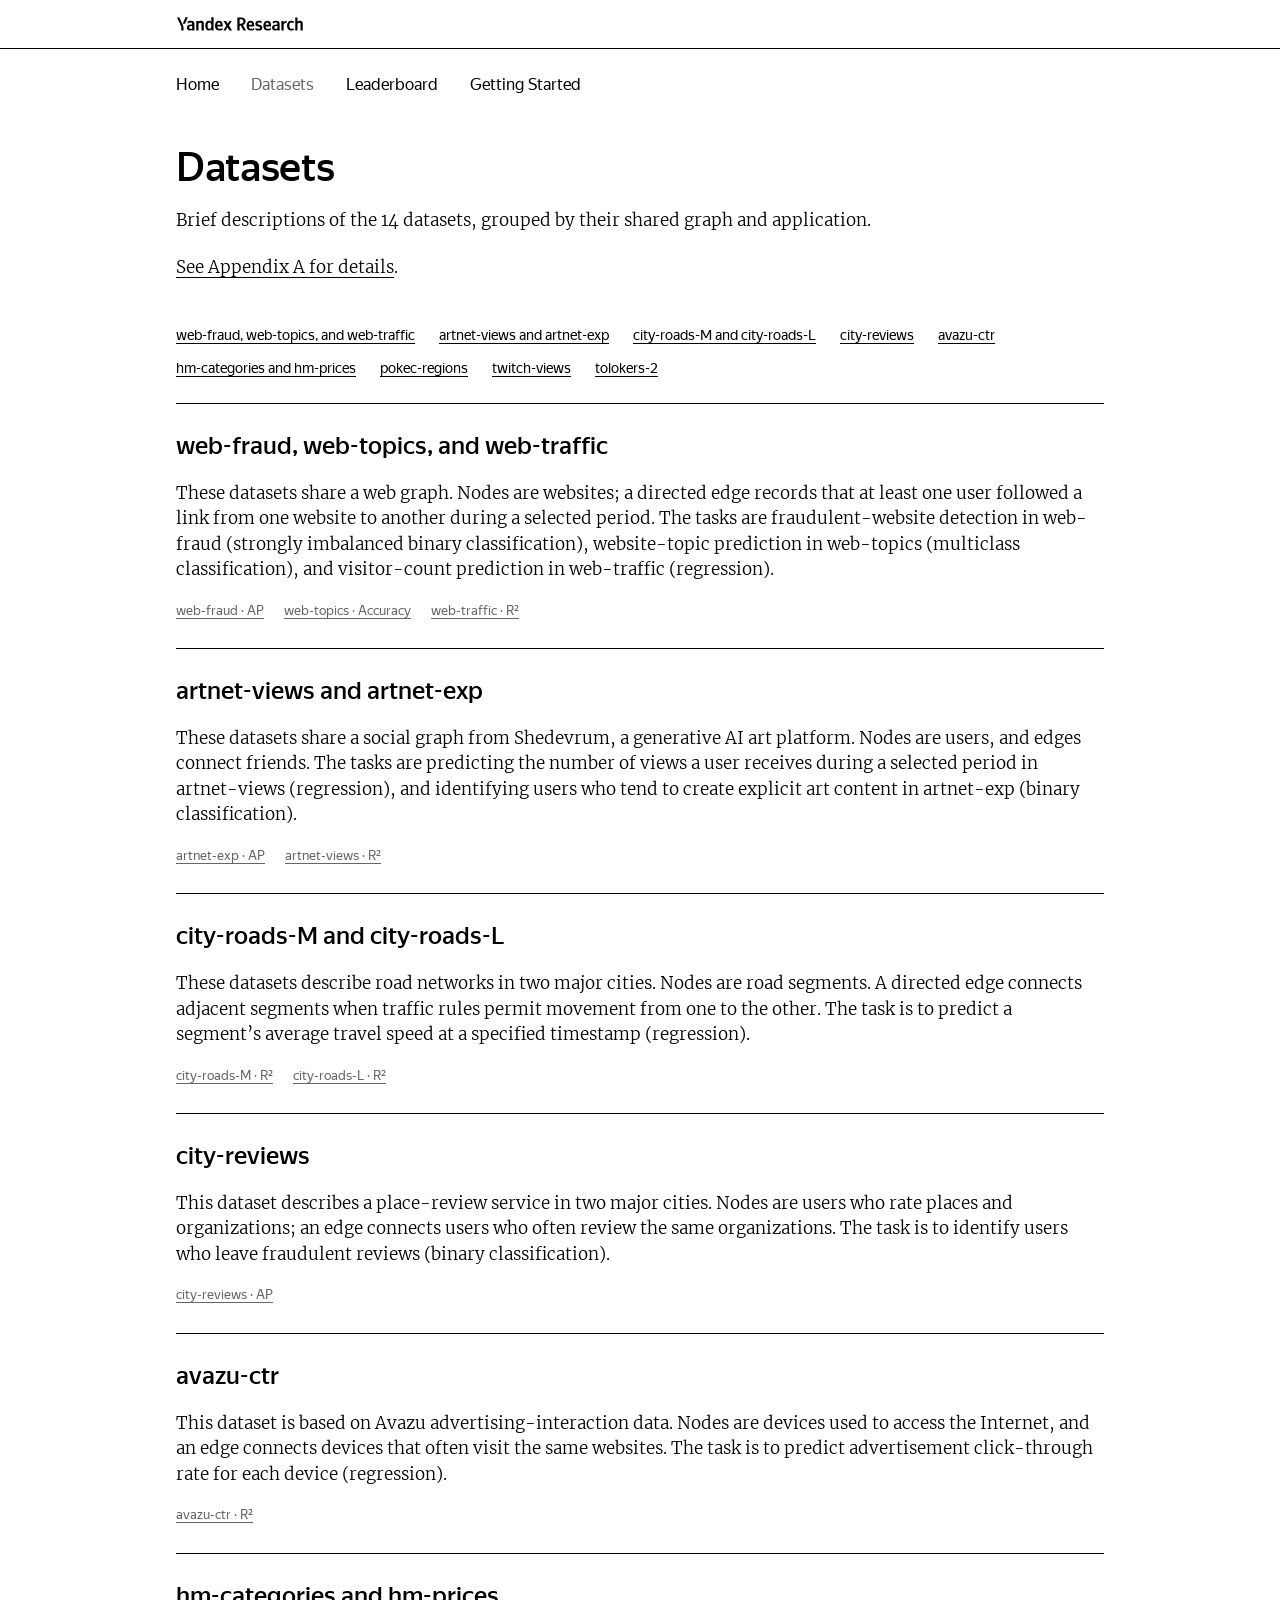
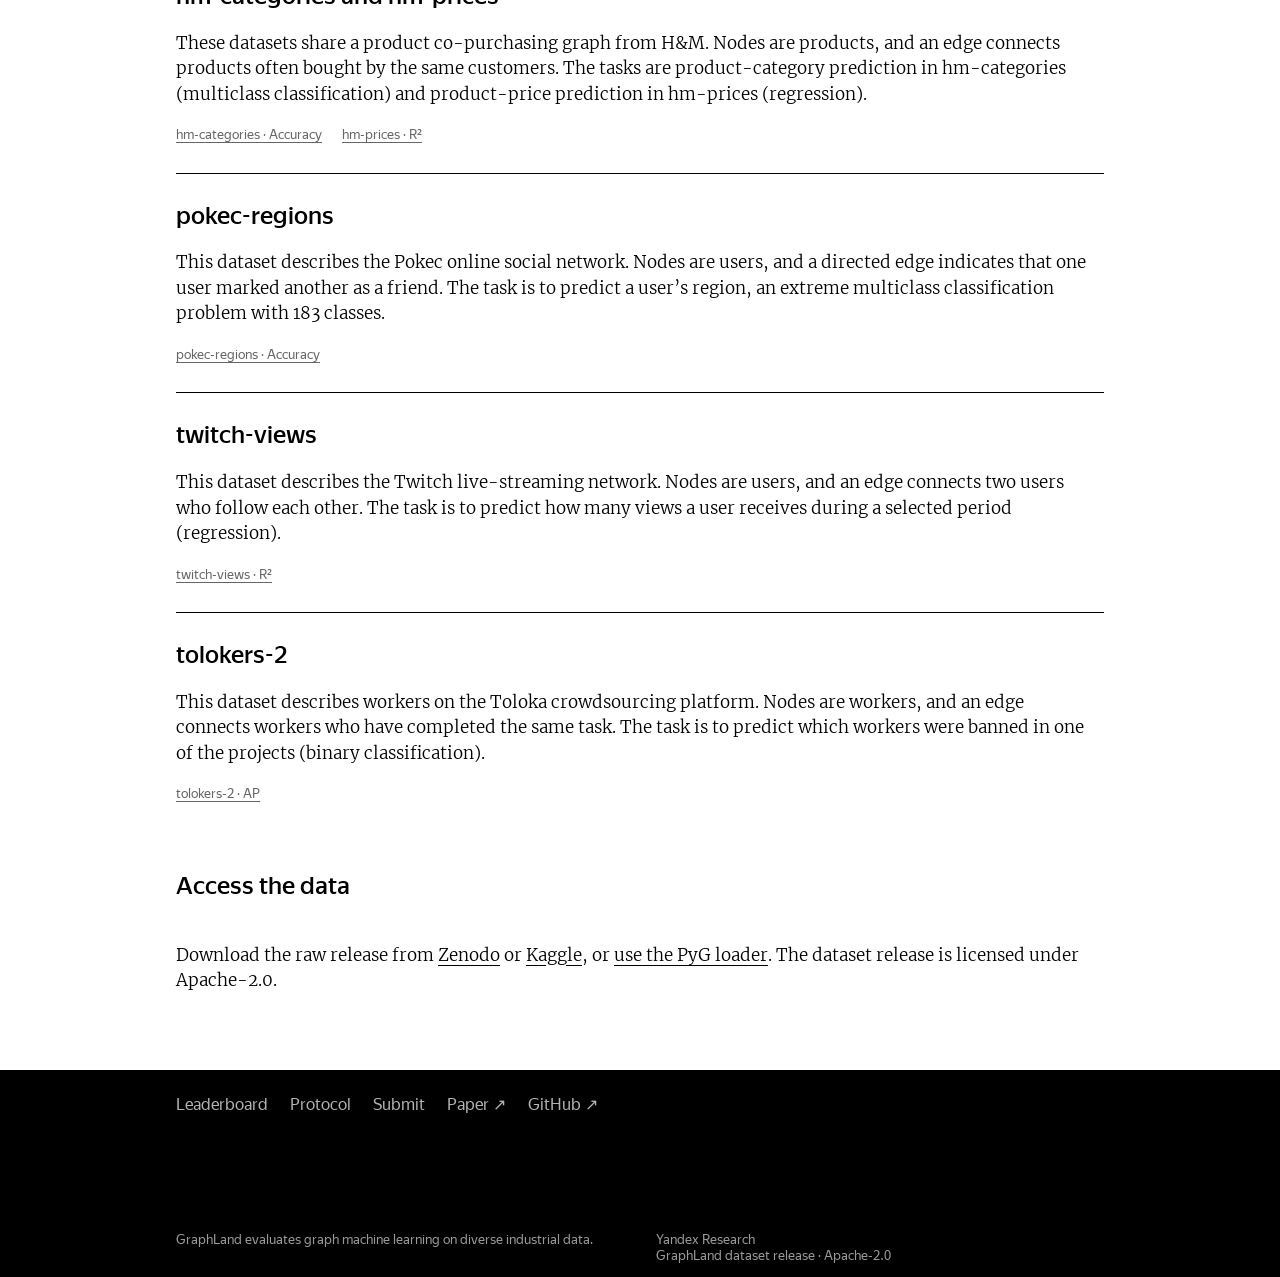
==== site/datasets.html @ 89d069e6 "Unify page typography and Research-style navigation" ====
<!doctype html>
<html lang="en">
<head>
  <meta charset="utf-8">
  <meta name="viewport" content="width=device-width, initial-scale=1">
  <meta name="description" content="GraphLand: 14 industrial graph datasets, reproducible evaluation settings, documentation and model results.">
  <meta name="theme-color" content="#fff">
  <title>Datasets · GraphLand</title>
  <link rel="icon" href="favicon.svg" type="image/svg+xml">
  <link rel="preload" href="assets/brand/ys-text-regular.woff2" as="font" type="font/woff2" crossorigin>
  <link rel="preload" href="assets/brand/ys-text-medium.woff2" as="font" type="font/woff2" crossorigin>
  <link rel="preload" href="assets/brand/merriweather-light.woff2" as="font" type="font/woff2" crossorigin>
  <link rel="stylesheet" href="assets/styles.css">
  <script src="assets/navigation.js" defer></script>
</head>
<body data-page="datasets">
<a class="skip-link" href="#main-content">Skip to content</a>
<header class="site-header" data-site-header>
    <div class="shell header-inner">
      <a class="wordmark" href="https://research.yandex.com/" aria-label="Yandex Research home">
        <img class="wordmark-yandex" src="assets/brand/yandex.svg" width="83" height="31" alt="">
        <img class="wordmark-research" src="assets/brand/research.svg" width="99" height="31" alt="">
      </a>

    </div>
  </header><nav class="project-navigation shell" aria-label="GraphLand sections"><a href="index.html">Home</a><a href="datasets.html" aria-current="page">Datasets</a><a href="leaderboard.html">Leaderboard</a><a href="getting-started.html">Getting Started</a></nav><main id="main-content" class="project-page" tabindex="-1"><section class="shell page-intro"><h1>Datasets</h1><p class="page-lead">Brief descriptions of the 14 datasets, grouped by their shared graph and application. <a class="text-link" href="https://arxiv.org/html/2409.14500v5#A1.SS1" target="_blank" rel="noopener noreferrer">See Appendix A for details</a>.</p></section><section class="shell article-copy"><nav class="dataset-index" aria-label="Dataset groups"><a href="#web">web-fraud, web-topics, and web-traffic</a><a href="#artnet">artnet-views and artnet-exp</a><a href="#city-roads">city-roads-M and city-roads-L</a><a href="#city-reviews">city-reviews</a><a href="#avazu-ctr">avazu-ctr</a><a href="#hm">hm-categories and hm-prices</a><a href="#pokec-regions">pokec-regions</a><a href="#twitch-views">twitch-views</a><a href="#tolokers-2">tolokers-2</a></nav></section><section class="shell dataset-descriptions"><article class="dataset-description" id="web"><span class="dataset-anchor" id="web-fraud"></span><span class="dataset-anchor" id="web-topics"></span><span class="dataset-anchor" id="web-traffic"></span><h2>web-fraud, web-topics, and web-traffic</h2><p>These datasets share a web graph. Nodes are websites; a directed edge records that at least one user followed a link from one website to another during a selected period. The tasks are fraudulent-website detection in web-fraud (strongly imbalanced binary classification), website-topic prediction in web-topics (multiclass classification), and visitor-count prediction in web-traffic (regression).</p><p class="dataset-tags"><a href="leaderboard.html?task=binary_node_classification">web-fraud · AP</a><a href="leaderboard.html?task=multiclass_node_classification">web-topics · Accuracy</a><a href="leaderboard.html?task=node_regression">web-traffic · R²</a></p></article><article class="dataset-description" id="artnet"><span class="dataset-anchor" id="artnet-views"></span><span class="dataset-anchor" id="artnet-exp"></span><h2>artnet-views and artnet-exp</h2><p>These datasets share a social graph from Shedevrum, a generative AI art platform. Nodes are users, and edges connect friends. The tasks are predicting the number of views a user receives during a selected period in artnet-views (regression), and identifying users who tend to create explicit art content in artnet-exp (binary classification).</p><p class="dataset-tags"><a href="leaderboard.html?task=binary_node_classification">artnet-exp · AP</a><a href="leaderboard.html?task=node_regression">artnet-views · R²</a></p></article><article class="dataset-description" id="city-roads"><span class="dataset-anchor" id="city-roads-M"></span><span class="dataset-anchor" id="city-roads-L"></span><h2>city-roads-M and city-roads-L</h2><p>These datasets describe road networks in two major cities. Nodes are road segments. A directed edge connects adjacent segments when traffic rules permit movement from one to the other. The task is to predict a segment’s average travel speed at a specified timestamp (regression).</p><p class="dataset-tags"><a href="leaderboard.html?task=node_regression">city-roads-M · R²</a><a href="leaderboard.html?task=node_regression">city-roads-L · R²</a></p></article><article class="dataset-description" id="city-reviews"><h2>city-reviews</h2><p>This dataset describes a place-review service in two major cities. Nodes are users who rate places and organizations; an edge connects users who often review the same organizations. The task is to identify users who leave fraudulent reviews (binary classification).</p><p class="dataset-tags"><a href="leaderboard.html?task=binary_node_classification">city-reviews · AP</a></p></article><article class="dataset-description" id="avazu-ctr"><h2>avazu-ctr</h2><p>This dataset is based on Avazu advertising-interaction data. Nodes are devices used to access the Internet, and an edge connects devices that often visit the same websites. The task is to predict advertisement click-through rate for each device (regression).</p><p class="dataset-tags"><a href="leaderboard.html?task=node_regression">avazu-ctr · R²</a></p></article><article class="dataset-description" id="hm"><span class="dataset-anchor" id="hm-categories"></span><span class="dataset-anchor" id="hm-prices"></span><h2>hm-categories and hm-prices</h2><p>These datasets share a product co-purchasing graph from H&amp;M. Nodes are products, and an edge connects products often bought by the same customers. The tasks are product-category prediction in hm-categories (multiclass classification) and product-price prediction in hm-prices (regression).</p><p class="dataset-tags"><a href="leaderboard.html?task=multiclass_node_classification">hm-categories · Accuracy</a><a href="leaderboard.html?task=node_regression">hm-prices · R²</a></p></article><article class="dataset-description" id="pokec-regions"><h2>pokec-regions</h2><p>This dataset describes the Pokec online social network. Nodes are users, and a directed edge indicates that one user marked another as a friend. The task is to predict a user’s region, an extreme multiclass classification problem with 183 classes.</p><p class="dataset-tags"><a href="leaderboard.html?task=multiclass_node_classification">pokec-regions · Accuracy</a></p></article><article class="dataset-description" id="twitch-views"><h2>twitch-views</h2><p>This dataset describes the Twitch live-streaming network. Nodes are users, and an edge connects two users who follow each other. The task is to predict how many views a user receives during a selected period (regression).</p><p class="dataset-tags"><a href="leaderboard.html?task=node_regression">twitch-views · R²</a></p></article><article class="dataset-description" id="tolokers-2"><h2>tolokers-2</h2><p>This dataset describes workers on the Toloka crowdsourcing platform. Nodes are workers, and an edge connects workers who have completed the same task. The task is to predict which workers were banned in one of the projects (binary classification).</p><p class="dataset-tags"><a href="leaderboard.html?task=binary_node_classification">tolokers-2 · AP</a></p></article></section><section class="shell page-section"><h2>Access the data</h2><p class="section-description">Download the raw release from <a class="text-link" href="https://zenodo.org/records/16895532" target="_blank" rel="noopener noreferrer">Zenodo</a> or <a class="text-link" href="https://www.kaggle.com/datasets/bazhenovgleb/graphland" target="_blank" rel="noopener noreferrer">Kaggle</a>, or <a class="text-link" href="getting-started.html">use the PyG loader</a>. The dataset release is licensed under Apache-2.0.</p></section></main><footer class="site-footer">
    <div class="shell footer-inner">
      <nav class="footer-links" aria-label="GraphLand footer">
        <a href="leaderboard.html#leaderboard">Leaderboard</a>
        <a href="leaderboard.html#protocol">Protocol</a>
        <a href="leaderboard.html#submit">Submit</a>
        <a href="https://arxiv.org/abs/2409.14500" target="_blank" rel="noopener noreferrer">Paper <span aria-hidden="true">↗</span></a>
        <a href="https://github.com/yandex-research/graphland" target="_blank" rel="noopener noreferrer">GitHub <span aria-hidden="true">↗</span></a>
      </nav>
      <div class="footer-bottom">
        <p>GraphLand evaluates graph machine learning on diverse industrial data.</p>
        <div class="footer-meta">
          <a href="https://research.yandex.com/">Yandex Research</a>
          <p>GraphLand dataset release · Apache-2.0</p>
        </div>
      </div>
    </div>
  </footer></body></html>
---- site/assets/styles.css ----
@font-face {
  font-family: YSText;
  src: url("brand/ys-text-light.woff2") format("woff2");
  font-style: normal;
  font-weight: 300;
  font-display: swap;
}

@font-face {
  font-family: YSText;
  src: url("brand/ys-text-regular.woff2") format("woff2");
  font-style: normal;
  font-weight: 400;
  font-display: swap;
}

@font-face {
  font-family: YSText;
  src: url("brand/ys-text-medium.woff2") format("woff2");
  font-style: normal;
  font-weight: 500;
  font-display: swap;
}

@font-face {
  font-family: YSText;
  src: url("brand/ys-text-bold.woff2") format("woff2");
  font-style: normal;
  font-weight: 700;
  font-display: swap;
}

@font-face {
  font-family: Merriweather;
  src: url("brand/merriweather-light.woff2") format("woff2");
  font-style: normal;
  font-weight: 300;
  font-display: swap;
}

:root {
  color-scheme: light;
  --black: #000;
  --white: #fff;
  --yellow: #fed42b;
  --yellow-hover: #f5c400;
  --gray-900: #1a1a1a;
  --gray-700: #666;
  --gray-500: #666;
  --gray-300: #d9d9d9;
  --gray-200: #e5e5e5;
  --gray-100: #f5f5f5;
  --page-padding: 30px;
  --shell: 1360px;
  --radius: 12px;
  --header-height: 63px;
  --shadow: 0 24px 80px rgb(0 0 0 / 12%);
  --font-sans: YSText, "Open Sans", "Helvetica Neue", Arial, sans-serif;
  --font-serif: Merriweather, Georgia, "Times New Roman", serif;
  font-family: var(--font-sans);
  font-synthesis: none;
  text-rendering: optimizeLegibility;
}

*,
*::before,
*::after {
  box-sizing: border-box;
}

html {
  scroll-behavior: smooth;
  scroll-padding-top: calc(var(--header-height) + 24px);
}

body {
  margin: 0;
  padding-top: var(--header-height);
  min-width: 320px;
  color: var(--black);
  background: var(--white);
  font-size: 16px;
  line-height: 1.5;
}

button,
input {
  font: inherit;
}

button,
a {
  -webkit-tap-highlight-color: transparent;
}

a {
  color: inherit;
  text-decoration: none;
}

p,
h1,
h2,
h3,
dl,
dd {
  margin: 0;
}

ul,
ol {
  margin: 0;
  padding: 0;
}

button {
  color: inherit;
}

:focus-visible {
  outline: 2px solid var(--black);
  outline-offset: 3px;
  box-shadow: 0 0 0 5px var(--white);
}

::selection {
  color: var(--black);
  background: var(--gray-200);
}

.shell {
  width: min(100%, calc(var(--shell) + var(--page-padding) * 2));
  margin-inline: auto;
  padding-inline: var(--page-padding);
}

.visually-hidden {
  position: absolute !important;
  width: 1px !important;
  height: 1px !important;
  padding: 0 !important;
  margin: -1px !important;
  overflow: hidden !important;
  clip: rect(0, 0, 0, 0) !important;
  white-space: nowrap !important;
  border: 0 !important;
}

.skip-link {
  position: fixed;
  z-index: 1000;
  top: 12px;
  left: 12px;
  padding: 10px 16px;
  border-radius: 999px;
  background: var(--black);
  color: var(--white);
  transform: translateY(-150%);
  transition: transform 160ms ease;
}

.skip-link:focus {
  transform: translateY(0);
}

.site-header {
  position: fixed;
  z-index: 50;
  top: 0;
  right: 0;
  left: 0;
  height: var(--header-height);
  border-bottom: 1px solid var(--black);
  background: var(--white);
}

.header-inner {
  display: flex;
  align-items: center;
  justify-content: flex-start;
  height: 100%;
  padding-block: 15px;
}

.wordmark {
  display: inline-flex;
  align-items: center;
  flex: 0 0 auto;
  gap: 0;
  line-height: 1;
}

.wordmark img {
  display: block;
  flex: 0 0 auto;
}

.hero {
  position: relative;
  overflow: hidden;
  border-bottom: 1px solid var(--gray-200);
}

.hero-shell {
  display: grid;
  grid-template-columns: minmax(0, 690px);
  row-gap: 87px;
  padding-block: 30px 40px;
}

.breadcrumb {
  display: flex;
  align-items: center;
  gap: 8px;
  grid-column: 1;
  grid-row: 1;
  color: var(--gray-500);
  font-size: 16px;
  line-height: 1.3;
}

.breadcrumb [aria-current] {
  color: var(--black);
}

.breadcrumb a:hover {
  color: var(--black);
}

.hero-copy {
  grid-column: 1;
  grid-row: 2;
  min-width: 0;
}

.hero-art {
  position: absolute;
  top: 0;
  left: calc(50% + 15px);
  width: 660px;
  height: 407px;
  pointer-events: none;
}

.hero-art img {
  display: block;
  width: 100%;
  height: 100%;
}

.eyebrow,
.control-label {
  color: var(--gray-700);
  font-size: 14px;
  font-weight: 500;
  letter-spacing: .06em;
  line-height: 1.1;
  text-transform: uppercase;
}

.hero h1 {
  max-width: 690px;
  margin: 0;
  font-size: 48px;
  font-weight: 500;
  letter-spacing: -.008em;
  line-height: 1;
  text-wrap: balance;
}

.hero-intro {
  max-width: 690px;
  margin-top: 32px;
  color: var(--black);
  font-family: var(--font-serif);
  font-size: 22px;
  font-weight: 300;
  line-height: 1.5;
}

.hero-actions {
  display: flex;
  flex-wrap: wrap;
  gap: 12px;
  margin-top: 32px;
}

.view-results-link {
  display: inline-flex;
  align-items: center;
  justify-content: center;
  gap: 8px;
  min-height: 52px;
  padding: 8px 0;
  font-size: 18px;
  font-weight: 500;
  line-height: 1.3;
  text-decoration: underline;
  text-underline-offset: 3px;
}

.view-results-link:hover {
  color: var(--gray-700);
}

.button {
  display: inline-flex;
  align-items: center;
  justify-content: center;
  min-height: 52px;
  padding: 10px 24px;
  border: 1px solid transparent;
  border-radius: 30px;
  font-size: 18px;
  font-weight: 500;
  line-height: 1.3;
  transition: background-color 160ms ease, border-color 160ms ease, color 160ms ease;
}

.button span {
  margin-left: 12px;
  font-size: 20px;
  font-weight: 400;
  line-height: 1;
}

.button:hover {
  text-decoration: none;
}

#submit-results-link {
  background: var(--yellow);
}

#submit-results-link:hover {
  background: var(--yellow-hover);
}

.button-secondary {
  border-color: var(--black);
  background: var(--white);
}

.button-secondary:hover {
  border-color: var(--black);
  background: var(--gray-900);
  color: var(--white);
}

.button-inverse {
  background: var(--white);
  color: var(--black);
}

.button-inverse:hover {
  background: var(--gray-200);
}

.review-note {
  display: flex;
  align-items: flex-start;
  max-width: 660px;
  gap: 10px;
  margin-top: 22px;
  color: var(--gray-700);
  font-size: 13px;
}

.review-dot {
  flex: 0 0 auto;
  width: 7px;
  height: 7px;
  margin-top: 6px;
  border-radius: 50%;
  background: var(--black);
}

.disclosure {
  display: grid;
  grid-template-columns: 36px minmax(0, 1fr);
  gap: 16px;
  margin-top: 24px;
  padding-block: 16px;
  border: 1px solid var(--gray-200);
  border-radius: var(--radius);
  background: var(--gray-100);
}

.disclosure-mark {
  display: flex;
  align-items: center;
  justify-content: center;
  width: 28px;
  height: 28px;
  border: 1px solid var(--black);
  border-radius: 50%;
  font-family: inherit;
  font-style: italic;
}

.disclosure h2 {
  font-size: 14px;
  font-weight: 500;
}

.disclosure p {
  max-width: 1100px;
  margin-top: 4px;
  color: var(--gray-700);
  font-size: 14px;
}

.demo-notice {
  display: grid;
  grid-template-columns: auto minmax(0, 1fr);
  gap: 20px;
  margin-top: 16px;
  padding-block: 22px;
  border: 1px solid var(--black);
  border-radius: var(--radius);
  background: var(--black);
  color: var(--white);
}

.demo-notice[hidden] {
  display: none;
}

.demo-notice-mark {
  align-self: start;
  padding: 5px 10px;
  border: 1px solid var(--white);
  border-radius: 999px;
  font-size: 12px;
  font-weight: 500;
  letter-spacing: .06em;
  line-height: 1;
  text-transform: uppercase;
}

.demo-notice h2 {
  font-size: 14px;
  font-weight: 500;
}

.demo-notice p {
  max-width: 1100px;
  margin-top: 5px;
  color: var(--gray-300);
  font-size: 14px;
}

.demo-notice code {
  color: var(--white);
  font-size: .92em;
}

.demo-notice-removal {
  padding-top: 4px;
  border-top: 1px solid var(--gray-700);
}

.leaderboard-section,
.content-section {
  padding-block: 56px;
}

.section-heading {
  display: grid;
  grid-template-columns: minmax(280px, 1fr) minmax(300px, 560px);
  align-items: end;
  gap: 32px;
  margin-bottom: 28px;
}

.section-heading-wide {
  grid-template-columns: minmax(280px, 1.2fr) minmax(300px, .8fr);
}

.section-heading h2,
.section-heading-compact h2 {
  margin-top: 12px;
  font-size: 32px;
  font-weight: 500;
  letter-spacing: -.008em;
  line-height: 1.2;
}

.section-heading > p,
.section-heading-compact > p:last-child {
  color: var(--gray-700);
  font-family: var(--font-serif);
  font-size: 22px;
  font-weight: 300;
  line-height: 1.5;
}

.leaderboard-controls {
  border-top: 1px solid var(--black);
}

.control-block {
  padding-top: 20px;
}

.tabs {
  display: flex;
  width: fit-content;
  max-width: 100%;
  margin-top: 12px;
}

.tabs button {
  border: 0;
  cursor: pointer;
}

.tabs-primary {
  gap: 8px;
}

.tabs-primary button {
  min-width: 68px;
  padding: 11px 20px;
  border: 1px solid var(--gray-300);
  border-radius: 999px;
  background: var(--white);
  font-size: 14px;
  font-weight: 500;
  transition: border-color 150ms ease, background-color 150ms ease;
}

.tabs-primary button:hover {
  border-color: var(--black);
}

.tabs-primary button[aria-selected="true"] {
  border-color: var(--black);
  background: var(--black);
  color: var(--white);
}

.setting-summary {
  display: flex;
  align-items: baseline;
  gap: 16px;
  min-height: 44px;
  margin-top: 16px;
  padding: 12px 16px;
  background: var(--gray-100);
  color: var(--gray-700);
  font-size: 14px;
}

.setting-summary .setting-name {
  flex: 0 0 auto;
  color: var(--black);
  font-weight: 500;
}

.task-control {
  margin-top: 20px;
}

.tabs-secondary {
  width: 100%;
  gap: 30px;
  border-bottom: 1px solid var(--gray-200);
}

.tabs-secondary button {
  position: relative;
  padding: 0 0 15px;
  background: transparent;
  color: var(--gray-700);
  font-size: 14px;
  white-space: nowrap;
}

.tabs-secondary button:hover,
.tabs-secondary button[aria-selected="true"] {
  color: var(--black);
}

.tabs-secondary button[aria-selected="true"]::after {
  content: "";
  position: absolute;
  right: 0;
  bottom: -1px;
  left: 0;
  height: 3px;
  background: var(--black);
}

.filter-row {
  display: flex;
  align-items: center;
  justify-content: space-between;
  gap: 24px;
  padding-block: 20px;
}

.search-field {
  position: relative;
  display: flex;
  align-items: center;
  width: min(100%, 420px);
  min-height: 52px;
  border: 1px solid var(--gray-300);
  border-radius: 48px;
  transition: border-color 150ms ease;
}

.search-field svg {
  position: absolute;
  left: 14px;
  fill: none;
  stroke: var(--gray-500);
  stroke-linecap: round;
  stroke-width: 1.5;
}

.search-field input {
  width: 100%;
  min-height: 50px;
  padding: 8px 16px 8px 42px;
  border: 0;
  border-radius: inherit;
  background: transparent;
  color: var(--black);
  outline: none;
  font-size: 18px;
  line-height: 1.3;
}

.search-field:focus-within {
  border-color: var(--black);
}

.search-field input:focus-visible {
  outline: 2px solid var(--black);
  outline-offset: 3px;
  box-shadow: 0 0 0 5px var(--white);
}

.search-field input::placeholder {
  color: var(--gray-500);
}

.toggle {
  display: inline-flex;
  align-items: center;
  flex: 0 0 auto;
  gap: 10px;
  font-size: 14px;
  cursor: pointer;
}

.toggle input {
  position: absolute;
  width: 1px;
  height: 1px;
  opacity: 0;
}

.toggle-track {
  display: flex;
  align-items: center;
  width: 42px;
  height: 24px;
  padding: 3px;
  border-radius: 999px;
  background: var(--gray-300);
  transition: background-color 160ms ease;
}

.toggle-track span {
  width: 18px;
  height: 18px;
  border-radius: 50%;
  background: var(--white);
  box-shadow: 0 1px 4px rgb(0 0 0 / 18%);
  transition: transform 160ms ease;
}

.toggle input:checked + .toggle-track {
  background: var(--black);
}

.toggle input:checked + .toggle-track span {
  transform: translateX(18px);
}

.toggle input:focus-visible + .toggle-track {
  outline: 2px solid var(--black);
  outline-offset: 3px;
  box-shadow: 0 0 0 5px var(--white);
}

.leaderboard-panel {
  min-width: 0;
}

.filter-feedback {
  display: flex;
  align-items: flex-start;
  justify-content: space-between;
  gap: 16px;
  color: var(--gray-700);
  font-size: 13px;
  line-height: 1.4;
}

.filter-feedback.has-filters {
  padding-bottom: 12px;
}

.filter-feedback p {
  min-width: 0;
  overflow-wrap: anywhere;
}

.reset-filters {
  flex: 0 0 auto;
  min-height: 32px;
  padding: 6px 0;
  border: 0;
  background: transparent;
  color: var(--black);
  font-size: inherit;
  font-weight: 500;
  text-decoration: underline;
  text-underline-offset: 3px;
  cursor: pointer;
}

.reset-filters:hover {
  color: var(--gray-700);
}

.reset-filters[hidden],
.table-scroll-hint[hidden] {
  display: none;
}

.table-scroll-hint {
  margin-top: 8px;
  color: var(--gray-700);
  font-size: 13px;
  line-height: 1.4;
  text-align: right;
}

.table-meta {
  display: flex;
  align-items: center;
  justify-content: space-between;
  gap: 24px;
  min-height: 46px;
  padding: 12px 0;
  color: var(--gray-700);
  font-size: 13px;
}

.metric-note {
  text-align: right;
}

.table-scroll {
  max-width: 100%;
  max-height: 74vh;
  overflow: auto;
  overscroll-behavior: contain;
  border-top: 1px solid var(--black);
  border-bottom: 1px solid var(--gray-200);
  scrollbar-color: var(--gray-300) transparent;
}

.table-scroll:focus-visible {
  outline-offset: 4px;
}

table {
  width: 100%;
  min-width: 860px;
  border-collapse: separate;
  border-spacing: 0;
  font-variant-numeric: tabular-nums;
}

th,
td {
  min-width: 145px;
  padding: 18px 16px;
  border-bottom: 1px solid var(--gray-200);
  background: var(--white);
  text-align: right;
  vertical-align: middle;
}

th {
  position: sticky;
  z-index: 4;
  top: 0;
  padding-block: 14px;
  background: #fafafa;
  color: var(--gray-700);
  font-size: 12px;
  font-weight: 500;
  line-height: 1.25;
}

th:first-child,
td:first-child {
  position: sticky;
  left: 0;
  min-width: 235px;
  max-width: 280px;
  text-align: left;
}

th:first-child {
  z-index: 6;
  box-shadow: 1px 0 0 var(--gray-200);
}

td:first-child {
  z-index: 2;
  box-shadow: 1px 0 0 var(--gray-200);
}

tbody tr:last-child td {
  border-bottom: 0;
}

tbody tr:hover td {
  background: var(--gray-100);
}

.sort-button {
  display: inline-flex;
  align-items: center;
  justify-content: flex-end;
  width: 100%;
  padding: 3px 0;
  border: 0;
  background: transparent;
  color: inherit;
  text-align: right;
  cursor: pointer;
}

th:first-child .sort-button {
  justify-content: flex-start;
  text-align: left;
}

.sort-button:hover {
  color: var(--black);
}

.sort-label {
  display: flex;
  flex-direction: column;
  align-items: flex-end;
  gap: 2px;
}

th:first-child .sort-label {
  align-items: flex-start;
}

.sort-label small {
  color: var(--gray-500);
  font-size: 10px;
  font-weight: 400;
}

.sort-indicator {
  width: 14px;
  margin-left: 7px;
  color: var(--black);
  font-size: 12px;
  text-align: center;
}

.model-button {
  display: inline-flex;
  flex-direction: column;
  gap: 3px;
  max-width: 100%;
  padding: 0;
  border: 0;
  background: transparent;
  text-align: left;
  cursor: pointer;
}

.model-button strong {
  overflow: hidden;
  color: var(--black);
  font-size: 18px;
  font-weight: 500;
  text-overflow: ellipsis;
  white-space: nowrap;
}

.model-button:hover strong {
  color: var(--gray-700);
  text-decoration: underline;
  text-underline-offset: 3px;
}

.model-button span {
  overflow: hidden;
  max-width: 220px;
  color: var(--gray-700);
  font-size: 14px;
  text-overflow: ellipsis;
  white-space: nowrap;
}

.model-cell-badges {
  display: flex;
  flex-wrap: wrap;
  gap: 5px;
  margin-top: 8px;
}

.mini-badge,
.badge {
  display: inline-flex;
  align-items: center;
  width: fit-content;
  border-radius: 999px;
  white-space: nowrap;
}

.mini-badge {
  padding: 3px 7px;
  background: var(--gray-100);
  color: var(--gray-700);
  font-size: 12px;
  font-weight: 500;
  letter-spacing: .04em;
  text-transform: uppercase;
}

.mini-badge.code {
  background: var(--black);
  color: var(--white);
}

.mini-badge.reproduced {
  background: var(--gray-200);
  color: var(--black);
}

.metric-value {
  color: var(--black);
  font-size: 18px;
  font-weight: 500;
  white-space: nowrap;
}

.metric-missing,
.metric-na {
  color: var(--gray-500);
  font-size: 14px;
}

.metric-na {
  font-size: 11px;
  font-weight: 500;
  letter-spacing: .04em;
}

.empty-state,
.load-error {
  padding: 64px 24px;
  border-bottom: 1px solid var(--gray-200);
  text-align: center;
}

.empty-state-mark {
  display: inline-flex;
  align-items: center;
  justify-content: center;
  width: 68px;
  height: 68px;
  border-radius: 50%;
  background: var(--black);
  color: var(--white);
  font-size: 14px;
  font-weight: 700;
  letter-spacing: -.02em;
}

.empty-state h3,
.load-error h3 {
  margin-top: 22px;
  font-size: 24px;
  font-weight: 500;
  letter-spacing: -.035em;
}

.empty-state p,
.load-error p {
  max-width: 580px;
  margin: 10px auto 0;
  color: var(--gray-700);
}

.text-link {
  display: inline-flex;
  margin-top: 22px;
  color: var(--black);
  font-weight: 500;
  text-decoration: underline;
  text-underline-offset: 4px;
}

.text-link span {
  margin-left: 8px;
}

.noscript-note {
  margin-top: 18px;
  padding: 18px;
  background: var(--gray-100);
}

.noscript-note a {
  color: var(--black);
  text-decoration: underline;
}

.legend-section,
.release-section {
  border-block: 1px solid var(--gray-200);
  background: #fafafa;
}

.split-layout {
  display: grid;
  grid-template-columns: minmax(260px, .7fr) minmax(420px, 1.3fr);
  gap: clamp(70px, 10vw, 180px);
}

.section-heading-compact > p:last-child {
  max-width: 390px;
  margin-top: 24px;
}

.legend-list {
  border-top: 1px solid var(--black);
}

.legend-list > div {
  display: grid;
  grid-template-columns: minmax(130px, .45fr) 1fr;
  gap: 30px;
  padding-block: 22px;
  border-bottom: 1px solid var(--gray-200);
}

.legend-list dt {
  font-weight: 500;
}

.legend-list dd {
  color: var(--gray-700);
}

.protocol-grid {
  display: grid;
  grid-template-columns: repeat(4, minmax(0, 1fr));
  border-block: 1px solid var(--black);
}

.protocol-grid article {
  display: flex;
  min-height: 340px;
  flex-direction: column;
  padding: 28px;
  border-right: 1px solid var(--gray-200);
}

.protocol-grid article:last-child {
  border-right: 0;
}

.protocol-grid .protocol-highlight {
  background: var(--gray-100);
}

.protocol-code {
  color: var(--gray-500);
  font-size: 13px;
  font-weight: 500;
}

.protocol-grid h3 {
  margin-top: 42px;
  font-size: 22px;
  font-weight: 500;
  letter-spacing: -.035em;
  line-height: 1.1;
}

.protocol-grid p {
  margin-top: 18px;
  color: var(--gray-700);
  font-size: 14px;
}

.protocol-file {
  margin-top: auto;
  padding-top: 30px;
  color: var(--gray-500);
  font-family: ui-monospace, SFMono-Regular, Menlo, Consolas, monospace;
  font-size: 11px;
}

.protocol-callout {
  display: grid;
  grid-template-columns: minmax(260px, .6fr) 1.4fr;
  gap: 20px 50px;
  margin-top: 30px;
  padding: 26px 30px;
  border-left: 4px solid var(--black);
  background: var(--gray-100);
}

.protocol-callout p {
  grid-column: 2;
  color: var(--gray-700);
}

.submit-section {
  background: var(--black);
  color: var(--white);
}

.submit-section .eyebrow,
.submit-section .section-heading-compact > p:last-child,
.submit-section .steps-list p {
  color: #aaa;
}

.steps-list {
  list-style: none;
  border-top: 1px solid #555;
}

.steps-list li {
  display: grid;
  grid-template-columns: 52px 1fr;
  align-items: baseline;
  padding-block: 18px;
  border-bottom: 1px solid #333;
}

.steps-list span {
  color: #aaa;
  font-size: 12px;
}

.steps-list p {
  font-size: 18px;
}

.public-warning {
  display: flex;
  gap: 12px;
  margin-block: 28px;
  color: #aaa;
  font-size: 13px;
}

.public-warning span {
  display: inline-flex;
  align-items: center;
  justify-content: center;
  flex: 0 0 auto;
  width: 20px;
  height: 20px;
  border: 1px solid #777;
  border-radius: 50%;
  color: var(--white);
}

.release-grid {
  display: grid;
  grid-template-columns: repeat(4, 1fr);
  border-block: 1px solid var(--black);
}

.release-grid > div {
  min-height: 150px;
  padding: 25px;
  border-right: 1px solid var(--gray-200);
}

.release-grid > div:last-child {
  border-right: 0;
}

.release-grid dt {
  color: var(--gray-500);
  font-size: 11px;
  font-weight: 500;
  letter-spacing: .1em;
  text-transform: uppercase;
}

.release-grid dd {
  margin-top: 42px;
  font-size: 20px;
  font-weight: 500;
  letter-spacing: -.025em;
}

.release-grid a {
  color: var(--black);
  text-decoration: underline;
  text-underline-offset: 3px;
}

.resources-section .section-heading-compact {
  margin-bottom: 46px;
}

.resource-list {
  list-style: none;
  border-top: 1px solid var(--black);
}

.resource-list a {
  display: grid;
  grid-template-columns: minmax(200px, .6fr) 1.4fr 30px;
  align-items: center;
  gap: 30px;
  min-height: 86px;
  border-bottom: 1px solid var(--gray-200);
  transition: padding 160ms ease, background-color 160ms ease;
}

.resource-list a:hover {
  padding-inline: 12px;
  background: var(--gray-100);
}

.resource-list span:first-child {
  color: var(--gray-500);
  font-size: 13px;
}

.resource-list strong {
  font-size: 18px;
  font-weight: 500;
}

.resource-list span:last-child {
  color: var(--black);
  font-size: 20px;
  text-align: right;
}

.site-footer {
  padding-block: 28px 15px;
  border-top: 1px solid var(--black);
  background: var(--black);
  color: var(--white);
}

.footer-inner {
  display: block;
}

.footer-bottom {
  display: flex;
  gap: 32px;
  margin-top: 144px;
}

.footer-inner p {
  margin: 0;
  color: #999;
  font-size: 15px;
  line-height: 1.3;
}

.footer-bottom > p,
.footer-meta {
  width: 50%;
}

.footer-links {
  display: flex;
  flex-wrap: wrap;
  justify-content: flex-start;
  gap: 22px;
  color: #b3b3b3;
  font-size: 20px;
  line-height: 1.25;
}

.footer-links a {
  margin-bottom: 16px;
}

.footer-links a:hover {
  color: var(--white);
}

.footer-inner .footer-meta {
  align-self: flex-end;
  color: #999;
  font-size: 15px;
  line-height: 1.3;
}

.footer-meta a:hover {
  color: var(--white);
}

.model-dialog {
  width: min(760px, calc(100vw - 40px));
  max-height: min(860px, calc(100vh - 40px));
  margin: auto;
  padding: 0;
  overflow: hidden;
  border: 0;
  background: var(--white);
  color: var(--black);
  box-shadow: var(--shadow);
}

.model-dialog::backdrop {
  background: rgb(0 0 0 / 52%);
  backdrop-filter: blur(3px);
}

.dialog-shell {
  overscroll-behavior: contain;
}

.csv-download {
  margin-top: 0;
  font-size: 13px;
}

.error-actions {
  display: flex;
  flex-wrap: wrap;
  align-items: center;
  justify-content: center;
  gap: 16px;
  margin-top: 24px;
}

.error-actions .text-link {
  margin-top: 0;
}

.build-info {
  margin-top: 20px;
  color: var(--gray-700);
  font-size: 13px;
}

.build-info a {
  text-decoration: underline;
}

.result-details-heading {
  margin-top: 32px;
  font-size: 17px;
}

.mini-badge.synthetic,
.badge.synthetic {
  background: var(--black);
  color: var(--white);
}

button:disabled {
  cursor: default;
}

.dialog-shell {
  max-height: min(860px, calc(100vh - 40px));
  overflow-y: auto;
  padding: 34px;
}

.dialog-header {
  position: sticky;
  z-index: 2;
  top: -34px;
  display: flex;
  align-items: flex-start;
  justify-content: space-between;
  gap: 24px;
  margin: -34px -34px 0;
  padding: 34px;
  border-bottom: 1px solid var(--gray-200);
  background: rgb(255 255 255 / 97%);
}

.dialog-header h2 {
  margin-top: 8px;
  font-size: 32px;
  font-weight: 500;
  letter-spacing: -.008em;
  line-height: 1.2;
}

.dialog-close {
  position: relative;
  flex: 0 0 auto;
  width: 42px;
  height: 42px;
  padding: 0;
  border: 0;
  border-radius: 50%;
  background: var(--gray-100);
  cursor: pointer;
}

.dialog-close span {
  position: absolute;
  top: 20px;
  left: 12px;
  width: 18px;
  height: 1.5px;
  background: var(--black);
  transform: rotate(45deg);
}

.dialog-close span:last-child {
  transform: rotate(-45deg);
}

.dialog-badges {
  display: flex;
  flex-wrap: wrap;
  gap: 7px;
  margin-top: 24px;
}

.badge {
  padding: 7px 11px;
  background: var(--gray-100);
  color: var(--gray-700);
  font-size: 11px;
  font-weight: 500;
}

.badge.positive {
  background: var(--black);
  color: var(--white);
}

.badge.accent {
  background: var(--gray-200);
  color: var(--black);
}

.dialog-lead {
  margin-top: 28px;
  color: var(--gray-700);
  font-size: 16px;
}

.detail-list {
  margin-top: 34px;
  border-top: 1px solid var(--black);
}

.detail-list > div {
  display: grid;
  grid-template-columns: minmax(145px, .45fr) minmax(0, 1fr);
  gap: 24px;
  padding-block: 15px;
  border-bottom: 1px solid var(--gray-200);
}

.detail-list dt {
  color: var(--gray-500);
  font-size: 12px;
}

.detail-list dd {
  min-width: 0;
  overflow-wrap: anywhere;
  font-size: 14px;
  white-space: pre-wrap;
}

.detail-list a {
  color: var(--black);
  text-decoration: underline;
  text-decoration-thickness: 1px;
  text-underline-offset: 3px;
}

@media (max-width: 1600px) {
  :root {
    --page-padding: 20px;
    --shell: 928px;
    --header-height: 49px;
  }

  .header-inner {
    padding-block: 8px;
  }

  .wordmark-yandex {
    width: 59px;
    height: 22px;
  }

  .wordmark-research {
    width: 70px;
    height: 22px;
  }

  .hero h1 {
    max-width: 505px;
    font-size: 40px;
  }

  .hero-shell {
    grid-template-columns: minmax(0, 505px);
    row-gap: 57px;
    padding-top: 18px;
  }

  .hero-art {
    left: 50%;
    width: 486px;
    height: 300px;
  }

  .hero-intro,
  .section-heading > p,
  .section-heading-compact > p:last-child {
    font-size: 17px;
  }

  .hero-intro {
    max-width: 400px;
    margin-top: 20px;
  }

  .section-heading h2,
  .section-heading-compact h2 {
    font-size: 24px;
  }

  .button {
    min-height: 40px;
    padding: 10px 16px;
    font-size: 14px;
  }

  .button span {
    font-size: 14px;
  }

  .view-results-link {
    min-height: 40px;
    font-size: 14px;
  }

  .search-field {
    min-height: 40px;
  }

  .search-field input {
    min-height: 38px;
    font-size: 14px;
  }

  .model-button strong {
    font-size: 16px;
  }

  .metric-value {
    font-size: 16px;
  }

  .site-footer {
    padding-block: 24px 12px;
  }

  .footer-bottom {
    margin-top: 100px;
  }

  .footer-links {
    font-size: 16px;
    line-height: 1.3;
  }

  .footer-inner p,
  .footer-inner .footer-meta {
    font-size: 13px;
  }

  .leaderboard-section,
  .content-section {
    padding-block: 36px;
  }
}

@media (max-width: 1100px) {
  :root {
    --page-padding: 20px;
  }

  .protocol-grid {
    grid-template-columns: repeat(2, 1fr);
  }

  .protocol-grid article:nth-child(2) {
    border-right: 0;
  }

  .protocol-grid article:nth-child(-n + 2) {
    border-bottom: 1px solid var(--gray-200);
  }
}

@media (max-width: 999px) {
  :root {
    --shell: 696px;
  }

  .hero-art {
    top: 16px;
    left: calc(50% + 5px);
    width: 390px;
    height: 240px;
  }

  .hero-shell {
    grid-template-columns: minmax(0, 380px);
  }

  .hero h1 {
    max-width: 380px;
  }

  .hero-intro {
    max-width: 300px;
  }

  .split-layout {
    grid-template-columns: 1fr;
    gap: 28px;
  }
}

@media (max-width: 767px) {
  :root {
    --page-padding: 16px;
    --header-height: 53px;
  }

  .shell {
    width: 100%;
  }

  .header-inner {
    padding-block: 10px;
  }

  .wordmark-yandex {
    width: 75px;
    height: 28px;
  }

  .wordmark-research {
    width: 89px;
    height: 28px;
  }

  .hero-shell {
    display: flex;
    flex-direction: column;
    gap: 0;
    padding-block: 239px 28px;
  }

  .hero-art {
    top: -1px;
    left: 50%;
    width: 390px;
    max-width: calc(100vw - 20px);
    height: 241px;
    display: flex;
    align-items: flex-end;
    transform: translateX(-50%);
  }

  .hero-art img {
    height: auto;
    max-height: 100%;
  }

  .hero-copy {
    padding-top: 16px;
  }

  .hero h1 {
    font-size: 30px;
    letter-spacing: -.004em;
    line-height: 1.08;
  }

  .section-heading h2,
  .section-heading-compact h2 {
    font-size: 18px;
    line-height: 1.32;
  }

  .hero-intro {
    max-width: none;
    margin-top: 20px;
    font-size: 15px;
  }

  .hero-actions {
    margin-top: 28px;
  }

  .leaderboard-section,
  .content-section {
    padding-block: 32px;
  }

  .section-heading > p,
  .section-heading-compact > p:last-child {
    font-size: 15px;
  }

  .section-heading,
  .section-heading-wide,
  .split-layout {
    grid-template-columns: 1fr;
    gap: 20px;
  }

  .section-heading {
    margin-bottom: 24px;
  }

  .tabs-secondary {
    width: max-content;
    min-width: 100%;
  }

  .task-control {
    overflow-x: auto;
    scrollbar-width: thin;
  }

  .filter-row {
    align-items: flex-start;
    flex-direction: column;
  }

  .search-field {
    width: 100%;
  }

  .search-field input {
    font-size: 16px;
  }

  .site-footer {
    padding-block: 36px 24px;
  }

  .footer-links {
    flex-direction: column;
    align-items: flex-start;
    gap: 10px;
    font-size: 20px;
    line-height: 1.4;
  }

  .footer-links a {
    margin-bottom: 0;
  }

  .footer-bottom {
    flex-direction: column-reverse;
    gap: 32px;
    margin-top: 52px;
  }

  .footer-bottom > p,
  .footer-meta {
    width: 100%;
  }

  .footer-inner p,
  .footer-inner .footer-meta {
    font-size: 14px;
    line-height: 1.4;
  }

  .protocol-callout {
    grid-template-columns: 1fr;
    gap: 12px;
  }

  .protocol-callout p {
    grid-column: 1;
  }

  .release-grid {
    grid-template-columns: repeat(2, 1fr);
  }

  .release-grid > div:nth-child(2) {
    border-right: 0;
  }

  .release-grid > div:nth-child(-n + 2) {
    border-bottom: 1px solid var(--gray-200);
  }

  .resource-list a {
    grid-template-columns: minmax(140px, .55fr) 1fr 24px;
  }
}

@media (max-width: 560px) {
  :root {
    --page-padding: 16px;
  }

  .hero h1 {
    font-size: 30px;
    line-height: 1.08;
  }

  .hero-intro {
    margin-top: 20px;
    font-size: 15px;
  }

  .hero-actions {
    align-items: stretch;
    flex-direction: column;
    margin-top: 28px;
  }

  .hero-actions .button {
    width: 100%;
  }

  .disclosure {
    grid-template-columns: 28px minmax(0, 1fr);
    gap: 12px;
  }

  .setting-summary {
    align-items: flex-start;
    flex-direction: column;
    gap: 5px;
  }

  .tabs-primary {
    display: grid;
    grid-template-columns: repeat(4, 1fr);
    width: 100%;
  }

  .tabs-primary button {
    min-width: 0;
    padding-inline: 10px;
  }

  .table-meta {
    align-items: flex-start;
    flex-direction: column;
    gap: 2px;
  }

  .metric-note {
    text-align: left;
  }

  table {
    --model-column-width: min(165px, calc(100vw - 182px));
    table-layout: fixed;
    width: calc(var(--model-column-width) + var(--dataset-count, 3) * 150px);
    min-width: 0;
  }

  th,
  td {
    width: 150px;
    min-width: 150px;
    max-width: 150px;
    padding-inline: 12px;
  }

  th:first-child,
  td:first-child {
    width: var(--model-column-width);
    min-width: var(--model-column-width);
    max-width: var(--model-column-width);
  }

  .model-button,
  .model-button strong,
  .model-button span {
    width: 100%;
    max-width: 100%;
    min-width: 0;
  }

  .model-button span {
    font-size: 12px;
  }

  .metric-value {
    font-size: 14px;
  }

  .model-button strong {
    font-size: 16px;
  }

  .protocol-grid {
    grid-template-columns: 1fr;
  }

  .protocol-grid article,
  .protocol-grid article:nth-child(2) {
    min-height: 290px;
    border-right: 0;
    border-bottom: 1px solid var(--gray-200);
  }

  .protocol-grid article:last-child {
    border-bottom: 0;
  }

  .release-grid {
    grid-template-columns: 1fr;
  }

  .release-grid > div,
  .release-grid > div:nth-child(2) {
    min-height: 120px;
    border-right: 0;
    border-bottom: 1px solid var(--gray-200);
  }

  .release-grid > div:last-child {
    border-bottom: 0;
  }

  .release-grid dd {
    margin-top: 24px;
    font-size: 17px;
  }

  .resource-list a {
    grid-template-columns: 1fr 24px;
    gap: 6px 16px;
    padding-block: 16px;
  }

  .resource-list span:first-child {
    grid-column: 1;
  }

  .resource-list strong {
    grid-column: 1;
  }

  .resource-list span:last-child {
    grid-row: 1 / 3;
    grid-column: 2;
  }

  .footer-links {
    justify-content: flex-start;
  }

  .dialog-shell {
    padding: 22px;
  }

  .dialog-header {
    top: -22px;
    margin: -22px -22px 0;
    padding: 22px;
  }

  .dialog-header h2 {
    font-size: 28px;
  }

  .detail-list > div {
    grid-template-columns: 1fr;
    gap: 5px;
  }
}

@media (prefers-reduced-motion: reduce) {
  html {
    scroll-behavior: auto;
  }

  *,
  *::before,
  *::after {
    scroll-behavior: auto !important;
    transition-duration: .01ms !important;
    animation-duration: .01ms !important;
    animation-iteration-count: 1 !important;
  }
}

/* Shared Research-inspired page system. Roles use one scale on all routes. */
:root {
  --page-heading-size: 48px;
  --page-heading-line: 1;
  --section-heading-size: 32px;
  --section-heading-line: 1.1;
  --section-heading-tracking: -.004em;
  --subheading-size: 24px;
  --prose-size: 22px;
  --navigation-size: 20px;
  --intro-spacing: 40px;
  --section-spacing: 56px;
}
.project-navigation {
  position: relative;
  display: flex;
  align-items: center;
  gap: 32px;
  padding-top: 24px;
  padding-bottom: 14px;
  overflow-x: auto;
  white-space: nowrap;
  scrollbar-width: thin;
}
.project-navigation a {
  flex: 0 0 auto;
  padding-block: 8px;
  border-bottom: 2px solid transparent;
  color: var(--black);
  font-size: var(--navigation-size);
  font-weight: 400;
  line-height: 1.2;
}
.project-navigation a:hover,
.project-navigation a[aria-current="page"] { color: var(--gray-700); }
.project-page { padding-bottom: 56px; }
.page-intro { padding-top: var(--intro-spacing); padding-bottom: 28px; }
.page-intro h1 {
  max-width: 1100px;
  margin: 0;
  font-family: var(--font-sans);
  font-size: var(--page-heading-size);
  line-height: var(--page-heading-line);
  font-weight: 500;
  letter-spacing: -.008em;
}
.page-lead,
.article-copy > p,
.dataset-description > p:not(.dataset-tags),
.section-description,
.guide-notes li {
  max-width: 920px;
  font-family: var(--font-serif);
  font-size: var(--prose-size);
  font-weight: 300;
  line-height: 1.5;
}
.page-lead { margin-top: 32px; max-width: 760px; }
.article-copy > p, .section-description { margin-bottom: 20px; }
.page-actions { display: flex; flex-wrap: wrap; gap: 14px; margin-block: 28px 0; }
.page-intro .review-note { margin-top: 16px; max-width: 760px; }
.project-page .leaderboard-section { padding-top: 20px; }
.page-section { margin-top: var(--section-spacing); }
.page-section > h2,
.dataset-description > h2,
.project-page .section-heading h2,
.project-page .section-heading-compact h2 {
  margin-bottom: 20px;
  font-family: var(--font-sans);
  font-size: var(--section-heading-size);
  font-weight: 500;
  line-height: var(--section-heading-line);
  letter-spacing: var(--section-heading-tracking);
}
.project-page h3 { font-size: var(--subheading-size); font-weight: 500; line-height: 1.2; }
.project-resources { list-style: none; display: grid; grid-template-columns: repeat(3, 1fr); gap: 0 28px; margin-bottom: 20px; }
.project-resources li { padding-block: 18px; border-bottom: 1px solid var(--gray-200); }
.catalog-scroll { max-width: 100%; overflow-x: auto; border-top: 1px solid var(--black); }
.dataset-catalog { width: 100%; min-width: 1000px; border-collapse: collapse; font-size: 14px; }
.dataset-catalog caption { text-align: left; padding: 14px 0; font-size: 14px; color: var(--gray-700); }
.dataset-catalog th, .dataset-catalog td { padding: 15px 14px; border-bottom: 1px solid var(--gray-200); text-align: left; vertical-align: top; }
.dataset-catalog thead th { background: var(--gray-100); font-weight: 500; }
.dataset-catalog tbody th { font-weight: 500; position: sticky; left: 0; background: var(--white); min-width: 150px; }
.dataset-catalog tbody th a { text-decoration: underline; text-underline-offset: 3px; }
.dataset-catalog td:nth-child(2), .dataset-catalog td:nth-child(3) { white-space: nowrap; }
.table-footnote { margin-top: 14px; color: var(--gray-700); font-size: 13px; line-height: 1.6; }
.dataset-index { display: flex; flex-wrap: wrap; gap: 12px 24px; padding-block: 16px 24px; }
.dataset-index a { font-size: 14px; text-decoration: underline; text-underline-offset: 3px; }
.dataset-description { position: relative; border-top: 1px solid var(--black); padding-block: 28px; }
.dataset-anchor { display: block; position: absolute; top: 0; }
.dataset-tags { display: flex; flex-wrap: wrap; gap: 12px 20px; margin-top: 18px; }
.dataset-tags a { font-size: 13px; color: var(--gray-700); text-decoration: underline; text-underline-offset: 3px; }
.code-block { max-width: 100%; margin: 20px 0; padding: 24px; overflow-x: auto; border: 1px solid var(--gray-200); border-radius: 12px; background: var(--gray-100); font-size: 14px; line-height: 1.7; tab-size: 4; }
.code-block code { font-family: ui-monospace, SFMono-Regular, Menlo, Consolas, monospace; font-size: inherit; }
.syntax-keyword { color: #6f42c1; }
.syntax-string { color: #0b7250; }
.syntax-comment { color: #666; }
.syntax-number { color: #9a3b00; }
.guide-notes { padding-left: 22px; }
.guide-notes li { margin-bottom: 16px; }
.protocol-disclosure > summary, .citation-disclosure > summary { cursor: pointer; padding-block: 16px; font-size: 18px; font-weight: 500; }
.protocol-disclosure[open] > summary { margin-bottom: 24px; }
@media (max-width: 1600px) {
  :root {
    --page-heading-size: 40px;
    --section-heading-size: 24px;
    --section-heading-line: 1.2;
    --section-heading-tracking: normal;
    --subheading-size: 18px;
    --prose-size: 17px;
    --navigation-size: 16px;
    --intro-spacing: 28px;
    --section-spacing: 40px;
  }
  .project-navigation { padding-top: 18px; }
  .project-navigation a { line-height: 1.3; }
  .page-lead { margin-top: 20px; }
}
@media (max-width: 767px) {
  :root { --page-heading-size: 30px; --page-heading-line: 1.08; --prose-size: 15px; --intro-spacing: 24px; --section-spacing: 32px; }
  .project-navigation { gap: 24px; padding-top: 12px; padding-bottom: 8px; }
  .page-intro h1 { letter-spacing: -.004em; }
  .page-lead { margin-top: 20px; }
  .page-actions { gap: 12px; margin-block: 24px 0; }
  .page-actions .button { width: 100%; }
  .project-resources { grid-template-columns: 1fr; }
  .dataset-description { padding-block: 24px; }
  .code-block { font-size: 12px; padding: 16px; }
  .project-page { padding-bottom: 40px; }
}
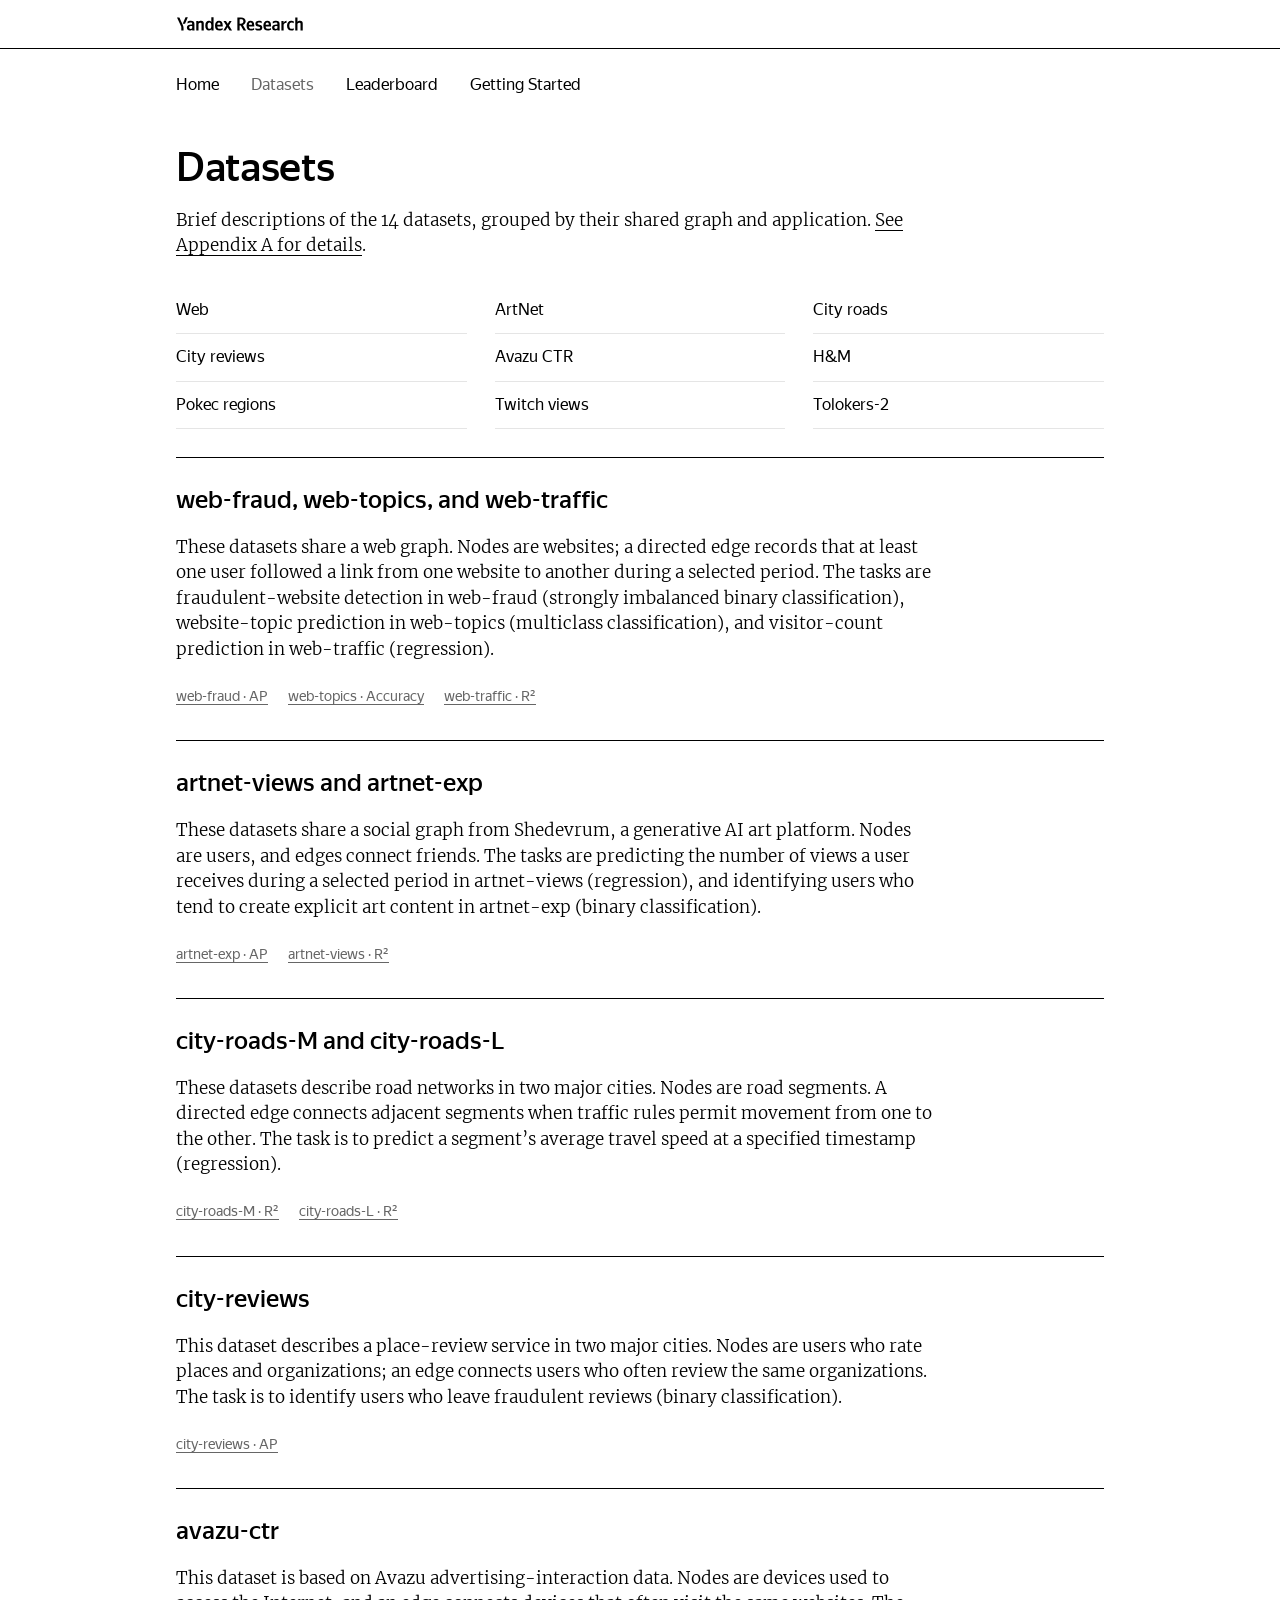
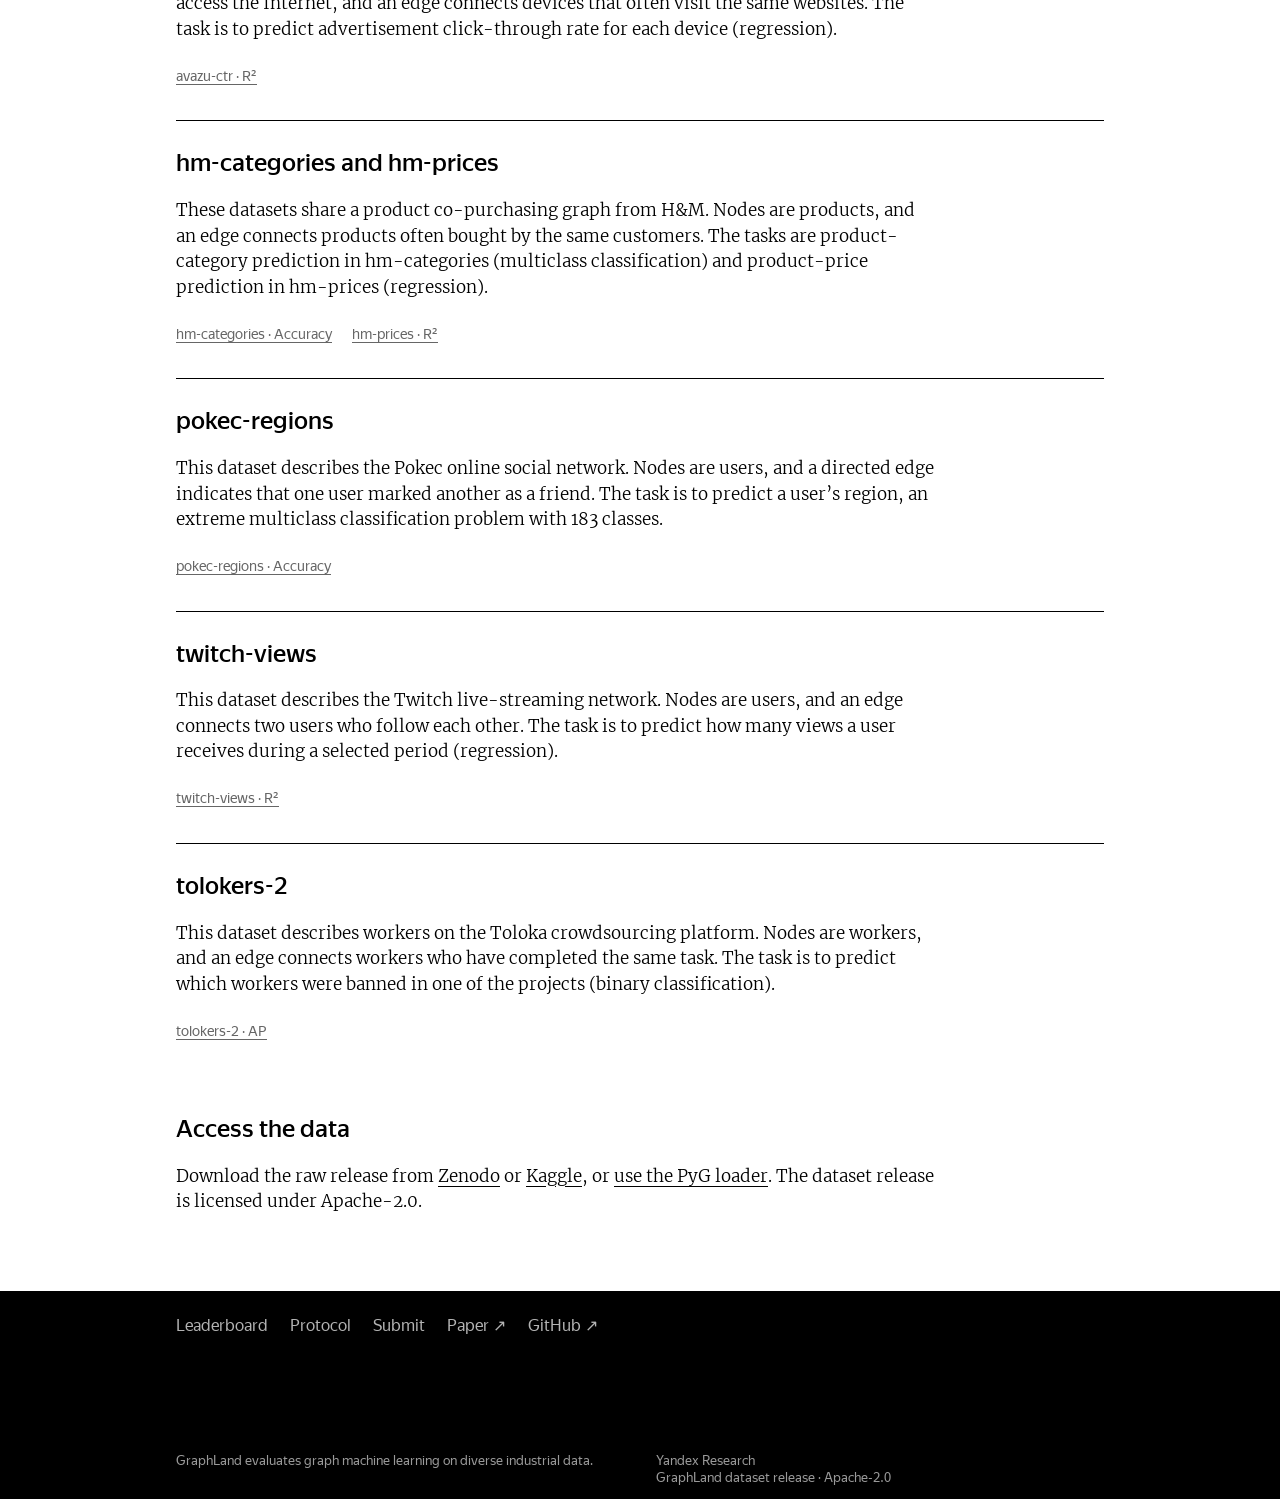
==== commit 93e2320f: "Unify documentation styles and keyboard scrolling" ====
--- a/site/datasets.html
+++ b/site/datasets.html
@@ -23,7 +23,7 @@
       </a>
 
     </div>
-  </header><nav class="project-navigation shell" aria-label="GraphLand sections"><a href="index.html">Home</a><a href="datasets.html" aria-current="page">Datasets</a><a href="leaderboard.html">Leaderboard</a><a href="getting-started.html">Getting Started</a></nav><main id="main-content" class="project-page" tabindex="-1"><section class="shell page-intro"><h1>Datasets</h1><p class="page-lead">Brief descriptions of the 14 datasets, grouped by their shared graph and application. <a class="text-link" href="https://arxiv.org/html/2409.14500v5#A1.SS1" target="_blank" rel="noopener noreferrer">See Appendix A for details</a>.</p></section><section class="shell article-copy"><nav class="dataset-index" aria-label="Dataset groups"><a href="#web">web-fraud, web-topics, and web-traffic</a><a href="#artnet">artnet-views and artnet-exp</a><a href="#city-roads">city-roads-M and city-roads-L</a><a href="#city-reviews">city-reviews</a><a href="#avazu-ctr">avazu-ctr</a><a href="#hm">hm-categories and hm-prices</a><a href="#pokec-regions">pokec-regions</a><a href="#twitch-views">twitch-views</a><a href="#tolokers-2">tolokers-2</a></nav></section><section class="shell dataset-descriptions"><article class="dataset-description" id="web"><span class="dataset-anchor" id="web-fraud"></span><span class="dataset-anchor" id="web-topics"></span><span class="dataset-anchor" id="web-traffic"></span><h2>web-fraud, web-topics, and web-traffic</h2><p>These datasets share a web graph. Nodes are websites; a directed edge records that at least one user followed a link from one website to another during a selected period. The tasks are fraudulent-website detection in web-fraud (strongly imbalanced binary classification), website-topic prediction in web-topics (multiclass classification), and visitor-count prediction in web-traffic (regression).</p><p class="dataset-tags"><a href="leaderboard.html?task=binary_node_classification">web-fraud · AP</a><a href="leaderboard.html?task=multiclass_node_classification">web-topics · Accuracy</a><a href="leaderboard.html?task=node_regression">web-traffic · R²</a></p></article><article class="dataset-description" id="artnet"><span class="dataset-anchor" id="artnet-views"></span><span class="dataset-anchor" id="artnet-exp"></span><h2>artnet-views and artnet-exp</h2><p>These datasets share a social graph from Shedevrum, a generative AI art platform. Nodes are users, and edges connect friends. The tasks are predicting the number of views a user receives during a selected period in artnet-views (regression), and identifying users who tend to create explicit art content in artnet-exp (binary classification).</p><p class="dataset-tags"><a href="leaderboard.html?task=binary_node_classification">artnet-exp · AP</a><a href="leaderboard.html?task=node_regression">artnet-views · R²</a></p></article><article class="dataset-description" id="city-roads"><span class="dataset-anchor" id="city-roads-M"></span><span class="dataset-anchor" id="city-roads-L"></span><h2>city-roads-M and city-roads-L</h2><p>These datasets describe road networks in two major cities. Nodes are road segments. A directed edge connects adjacent segments when traffic rules permit movement from one to the other. The task is to predict a segment’s average travel speed at a specified timestamp (regression).</p><p class="dataset-tags"><a href="leaderboard.html?task=node_regression">city-roads-M · R²</a><a href="leaderboard.html?task=node_regression">city-roads-L · R²</a></p></article><article class="dataset-description" id="city-reviews"><h2>city-reviews</h2><p>This dataset describes a place-review service in two major cities. Nodes are users who rate places and organizations; an edge connects users who often review the same organizations. The task is to identify users who leave fraudulent reviews (binary classification).</p><p class="dataset-tags"><a href="leaderboard.html?task=binary_node_classification">city-reviews · AP</a></p></article><article class="dataset-description" id="avazu-ctr"><h2>avazu-ctr</h2><p>This dataset is based on Avazu advertising-interaction data. Nodes are devices used to access the Internet, and an edge connects devices that often visit the same websites. The task is to predict advertisement click-through rate for each device (regression).</p><p class="dataset-tags"><a href="leaderboard.html?task=node_regression">avazu-ctr · R²</a></p></article><article class="dataset-description" id="hm"><span class="dataset-anchor" id="hm-categories"></span><span class="dataset-anchor" id="hm-prices"></span><h2>hm-categories and hm-prices</h2><p>These datasets share a product co-purchasing graph from H&amp;M. Nodes are products, and an edge connects products often bought by the same customers. The tasks are product-category prediction in hm-categories (multiclass classification) and product-price prediction in hm-prices (regression).</p><p class="dataset-tags"><a href="leaderboard.html?task=multiclass_node_classification">hm-categories · Accuracy</a><a href="leaderboard.html?task=node_regression">hm-prices · R²</a></p></article><article class="dataset-description" id="pokec-regions"><h2>pokec-regions</h2><p>This dataset describes the Pokec online social network. Nodes are users, and a directed edge indicates that one user marked another as a friend. The task is to predict a user’s region, an extreme multiclass classification problem with 183 classes.</p><p class="dataset-tags"><a href="leaderboard.html?task=multiclass_node_classification">pokec-regions · Accuracy</a></p></article><article class="dataset-description" id="twitch-views"><h2>twitch-views</h2><p>This dataset describes the Twitch live-streaming network. Nodes are users, and an edge connects two users who follow each other. The task is to predict how many views a user receives during a selected period (regression).</p><p class="dataset-tags"><a href="leaderboard.html?task=node_regression">twitch-views · R²</a></p></article><article class="dataset-description" id="tolokers-2"><h2>tolokers-2</h2><p>This dataset describes workers on the Toloka crowdsourcing platform. Nodes are workers, and an edge connects workers who have completed the same task. The task is to predict which workers were banned in one of the projects (binary classification).</p><p class="dataset-tags"><a href="leaderboard.html?task=binary_node_classification">tolokers-2 · AP</a></p></article></section><section class="shell page-section"><h2>Access the data</h2><p class="section-description">Download the raw release from <a class="text-link" href="https://zenodo.org/records/16895532" target="_blank" rel="noopener noreferrer">Zenodo</a> or <a class="text-link" href="https://www.kaggle.com/datasets/bazhenovgleb/graphland" target="_blank" rel="noopener noreferrer">Kaggle</a>, or <a class="text-link" href="getting-started.html">use the PyG loader</a>. The dataset release is licensed under Apache-2.0.</p></section></main><footer class="site-footer">
+  </header><nav class="project-navigation shell" aria-label="GraphLand sections"><a href="index.html">Home</a><a href="datasets.html" aria-current="page">Datasets</a><a href="leaderboard.html">Leaderboard</a><a href="getting-started.html">Getting Started</a></nav><main id="main-content" class="project-page" tabindex="-1"><section class="shell page-intro"><h1>Datasets</h1><p class="page-lead">Brief descriptions of the 14 datasets, grouped by their shared graph and application. <a class="text-link" href="https://arxiv.org/html/2409.14500v5#A1.SS1" target="_blank" rel="noopener noreferrer">See Appendix A for details</a>.</p></section><section class="shell article-copy"><nav class="dataset-index" aria-label="Dataset groups"><a href="#web" aria-label="Web: web-fraud, web-topics, and web-traffic">Web</a><a href="#artnet" aria-label="ArtNet: artnet-views and artnet-exp">ArtNet</a><a href="#city-roads" aria-label="City roads: city-roads-M and city-roads-L">City roads</a><a href="#city-reviews" aria-label="City reviews: city-reviews">City reviews</a><a href="#avazu-ctr" aria-label="Avazu CTR: avazu-ctr">Avazu CTR</a><a href="#hm" aria-label="H&amp;M: hm-categories and hm-prices">H&amp;M</a><a href="#pokec-regions" aria-label="Pokec regions: pokec-regions">Pokec regions</a><a href="#twitch-views" aria-label="Twitch views: twitch-views">Twitch views</a><a href="#tolokers-2" aria-label="Tolokers-2: tolokers-2">Tolokers-2</a></nav></section><section class="shell dataset-descriptions"><article class="dataset-description" id="web"><span class="dataset-anchor" id="web-fraud"></span><span class="dataset-anchor" id="web-topics"></span><span class="dataset-anchor" id="web-traffic"></span><h2>web-fraud, web-topics, and web-traffic</h2><p>These datasets share a web graph. Nodes are websites; a directed edge records that at least one user followed a link from one website to another during a selected period. The tasks are fraudulent-website detection in web-fraud (strongly imbalanced binary classification), website-topic prediction in web-topics (multiclass classification), and visitor-count prediction in web-traffic (regression).</p><p class="dataset-tags"><a href="leaderboard.html?task=binary_node_classification">web-fraud · AP</a><a href="leaderboard.html?task=multiclass_node_classification">web-topics · Accuracy</a><a href="leaderboard.html?task=node_regression">web-traffic · R²</a></p></article><article class="dataset-description" id="artnet"><span class="dataset-anchor" id="artnet-views"></span><span class="dataset-anchor" id="artnet-exp"></span><h2>artnet-views and artnet-exp</h2><p>These datasets share a social graph from Shedevrum, a generative AI art platform. Nodes are users, and edges connect friends. The tasks are predicting the number of views a user receives during a selected period in artnet-views (regression), and identifying users who tend to create explicit art content in artnet-exp (binary classification).</p><p class="dataset-tags"><a href="leaderboard.html?task=binary_node_classification">artnet-exp · AP</a><a href="leaderboard.html?task=node_regression">artnet-views · R²</a></p></article><article class="dataset-description" id="city-roads"><span class="dataset-anchor" id="city-roads-M"></span><span class="dataset-anchor" id="city-roads-L"></span><h2>city-roads-M and city-roads-L</h2><p>These datasets describe road networks in two major cities. Nodes are road segments. A directed edge connects adjacent segments when traffic rules permit movement from one to the other. The task is to predict a segment’s average travel speed at a specified timestamp (regression).</p><p class="dataset-tags"><a href="leaderboard.html?task=node_regression">city-roads-M · R²</a><a href="leaderboard.html?task=node_regression">city-roads-L · R²</a></p></article><article class="dataset-description" id="city-reviews"><h2>city-reviews</h2><p>This dataset describes a place-review service in two major cities. Nodes are users who rate places and organizations; an edge connects users who often review the same organizations. The task is to identify users who leave fraudulent reviews (binary classification).</p><p class="dataset-tags"><a href="leaderboard.html?task=binary_node_classification">city-reviews · AP</a></p></article><article class="dataset-description" id="avazu-ctr"><h2>avazu-ctr</h2><p>This dataset is based on Avazu advertising-interaction data. Nodes are devices used to access the Internet, and an edge connects devices that often visit the same websites. The task is to predict advertisement click-through rate for each device (regression).</p><p class="dataset-tags"><a href="leaderboard.html?task=node_regression">avazu-ctr · R²</a></p></article><article class="dataset-description" id="hm"><span class="dataset-anchor" id="hm-categories"></span><span class="dataset-anchor" id="hm-prices"></span><h2>hm-categories and hm-prices</h2><p>These datasets share a product co-purchasing graph from H&amp;M. Nodes are products, and an edge connects products often bought by the same customers. The tasks are product-category prediction in hm-categories (multiclass classification) and product-price prediction in hm-prices (regression).</p><p class="dataset-tags"><a href="leaderboard.html?task=multiclass_node_classification">hm-categories · Accuracy</a><a href="leaderboard.html?task=node_regression">hm-prices · R²</a></p></article><article class="dataset-description" id="pokec-regions"><h2>pokec-regions</h2><p>This dataset describes the Pokec online social network. Nodes are users, and a directed edge indicates that one user marked another as a friend. The task is to predict a user’s region, an extreme multiclass classification problem with 183 classes.</p><p class="dataset-tags"><a href="leaderboard.html?task=multiclass_node_classification">pokec-regions · Accuracy</a></p></article><article class="dataset-description" id="twitch-views"><h2>twitch-views</h2><p>This dataset describes the Twitch live-streaming network. Nodes are users, and an edge connects two users who follow each other. The task is to predict how many views a user receives during a selected period (regression).</p><p class="dataset-tags"><a href="leaderboard.html?task=node_regression">twitch-views · R²</a></p></article><article class="dataset-description" id="tolokers-2"><h2>tolokers-2</h2><p>This dataset describes workers on the Toloka crowdsourcing platform. Nodes are workers, and an edge connects workers who have completed the same task. The task is to predict which workers were banned in one of the projects (binary classification).</p><p class="dataset-tags"><a href="leaderboard.html?task=binary_node_classification">tolokers-2 · AP</a></p></article></section><section class="shell page-section"><h2>Access the data</h2><p class="section-description">Download the raw release from <a class="text-link" href="https://zenodo.org/records/16895532" target="_blank" rel="noopener noreferrer">Zenodo</a> or <a class="text-link" href="https://www.kaggle.com/datasets/bazhenovgleb/graphland" target="_blank" rel="noopener noreferrer">Kaggle</a>, or <a class="text-link" href="getting-started.html">use the PyG loader</a>. The dataset release is licensed under Apache-2.0.</p></section></main><footer class="site-footer">
     <div class="shell footer-inner">
       <nav class="footer-links" aria-label="GraphLand footer">
         <a href="leaderboard.html#leaderboard">Leaderboard</a>
--- a/site/assets/styles.css
+++ b/site/assets/styles.css
@@ -309,8 +309,10 @@
   justify-content: center;
   min-height: 52px;
   padding: 10px 24px;
-  border: 1px solid transparent;
+  border: 1px solid var(--black);
   border-radius: 30px;
+  background: var(--white);
+  color: var(--black);
   font-size: 18px;
   font-weight: 500;
   line-height: 1.3;
@@ -325,35 +327,20 @@
 }
 
 .button:hover {
+  border-color: var(--gray-900);
+  background: var(--gray-900);
+  color: var(--white);
   text-decoration: none;
 }
 
 #submit-results-link {
   background: var(--yellow);
+  border-color: transparent;
+  color: var(--black);
 }
 
 #submit-results-link:hover {
   background: var(--yellow-hover);
-}
-
-.button-secondary {
-  border-color: var(--black);
-  background: var(--white);
-}
-
-.button-secondary:hover {
-  border-color: var(--black);
-  background: var(--gray-900);
-  color: var(--white);
-}
-
-.button-inverse {
-  background: var(--white);
-  color: var(--black);
-}
-
-.button-inverse:hover {
-  background: var(--gray-200);
 }
 
 .review-note {
@@ -375,36 +362,13 @@
   background: var(--black);
 }
 
-.disclosure {
-  display: grid;
-  grid-template-columns: 36px minmax(0, 1fr);
-  gap: 16px;
-  margin-top: 24px;
-  padding-block: 16px;
-  border: 1px solid var(--gray-200);
-  border-radius: var(--radius);
-  background: var(--gray-100);
-}
-
-.disclosure-mark {
-  display: flex;
-  align-items: center;
-  justify-content: center;
-  width: 28px;
-  height: 28px;
-  border: 1px solid var(--black);
-  border-radius: 50%;
-  font-family: inherit;
-  font-style: italic;
-}
-
-.disclosure h2 {
+.result-note h2 {
   font-size: 14px;
   font-weight: 500;
 }
 
-.disclosure p {
-  max-width: 1100px;
+.result-note p {
+  max-width: var(--reading-width);
   margin-top: 4px;
   color: var(--gray-700);
   font-size: 14px;
@@ -507,7 +471,7 @@
   display: flex;
   width: fit-content;
   max-width: 100%;
-  margin-top: 12px;
+  margin-top: 0;
 }
 
 .tabs button {
@@ -515,29 +479,27 @@
   cursor: pointer;
 }
 
-.tabs-primary {
-  gap: 8px;
-}
-
-.tabs-primary button {
-  min-width: 68px;
-  padding: 11px 20px;
-  border: 1px solid var(--gray-300);
-  border-radius: 999px;
-  background: var(--white);
-  font-size: 14px;
-  font-weight: 500;
-  transition: border-color 150ms ease, background-color 150ms ease;
-}
-
-.tabs-primary button:hover {
-  border-color: var(--black);
-}
-
-.tabs-primary button[aria-selected="true"] {
-  border-color: var(--black);
-  background: var(--black);
-  color: var(--white);
+.tabs-primary,
+.tabs-secondary { gap: 28px; border-bottom: 1px solid var(--gray-200); }
+.tabs-primary button,
+.tabs-secondary button {
+  min-height: 44px;
+  padding: 10px 0;
+  border-bottom: 2px solid transparent;
+  border-radius: 0;
+  background: transparent;
+  color: var(--gray-700);
+  font-size: 16px;
+  font-weight: 400;
+  line-height: 1.3;
+  white-space: nowrap;
+}
+.tabs-primary button:hover,
+.tabs-secondary button:hover { color: var(--black); }
+.tabs-primary button[aria-selected="true"],
+.tabs-secondary button[aria-selected="true"] {
+  border-bottom-color: var(--black);
+  color: var(--black);
 }
 
 .setting-summary {
@@ -546,8 +508,7 @@
   gap: 16px;
   min-height: 44px;
   margin-top: 16px;
-  padding: 12px 16px;
-  background: var(--gray-100);
+  padding: 0;
   color: var(--gray-700);
   font-size: 14px;
 }
@@ -559,37 +520,15 @@
 }
 
 .task-control {
-  margin-top: 20px;
+  margin-top: 8px;
+  overflow-x: auto;
+  scrollbar-width: thin;
 }
 
 .tabs-secondary {
-  width: 100%;
-  gap: 30px;
-  border-bottom: 1px solid var(--gray-200);
-}
-
-.tabs-secondary button {
-  position: relative;
-  padding: 0 0 15px;
-  background: transparent;
-  color: var(--gray-700);
-  font-size: 14px;
-  white-space: nowrap;
-}
-
-.tabs-secondary button:hover,
-.tabs-secondary button[aria-selected="true"] {
-  color: var(--black);
-}
-
-.tabs-secondary button[aria-selected="true"]::after {
-  content: "";
-  position: absolute;
-  right: 0;
-  bottom: -1px;
-  left: 0;
-  height: 3px;
-  background: var(--black);
+  width: max-content;
+  min-width: 100%;
+  max-width: none;
 }
 
 .filter-row {
@@ -780,7 +719,7 @@
   outline-offset: 4px;
 }
 
-table {
+#leaderboard-table {
   width: 100%;
   min-width: 860px;
   border-collapse: separate;
@@ -788,8 +727,8 @@
   font-variant-numeric: tabular-nums;
 }
 
-th,
-td {
+#leaderboard-table th,
+#leaderboard-table td {
   min-width: 145px;
   padding: 18px 16px;
   border-bottom: 1px solid var(--gray-200);
@@ -798,7 +737,7 @@
   vertical-align: middle;
 }
 
-th {
+#leaderboard-table th {
   position: sticky;
   z-index: 4;
   top: 0;
@@ -810,8 +749,8 @@
   line-height: 1.25;
 }
 
-th:first-child,
-td:first-child {
+#leaderboard-table th:first-child,
+#leaderboard-table td:first-child {
   position: sticky;
   left: 0;
   min-width: 235px;
@@ -819,21 +758,21 @@
   text-align: left;
 }
 
-th:first-child {
+#leaderboard-table th:first-child {
   z-index: 6;
   box-shadow: 1px 0 0 var(--gray-200);
 }
 
-td:first-child {
+#leaderboard-table td:first-child {
   z-index: 2;
   box-shadow: 1px 0 0 var(--gray-200);
 }
 
-tbody tr:last-child td {
+#leaderboard-table tbody tr:last-child td {
   border-bottom: 0;
 }
 
-tbody tr:hover td {
+#leaderboard-table tbody tr:hover td {
   background: var(--gray-100);
 }
 
@@ -850,7 +789,7 @@
   cursor: pointer;
 }
 
-th:first-child .sort-button {
+#leaderboard-table th:first-child .sort-button {
   justify-content: flex-start;
   text-align: left;
 }
@@ -866,7 +805,7 @@
   gap: 2px;
 }
 
-th:first-child .sort-label {
+#leaderboard-table th:first-child .sort-label {
   align-items: flex-start;
 }
 
@@ -1035,7 +974,6 @@
   text-decoration: underline;
 }
 
-.legend-section,
 .release-section {
   border-block: 1px solid var(--gray-200);
   background: #fafafa;
@@ -1058,9 +996,9 @@
 
 .legend-list > div {
   display: grid;
-  grid-template-columns: minmax(130px, .45fr) 1fr;
+  grid-template-columns: 160px minmax(0, 1fr);
   gap: 30px;
-  padding-block: 22px;
+  padding-block: 20px;
   border-bottom: 1px solid var(--gray-200);
 }
 
@@ -1069,21 +1007,21 @@
 }
 
 .legend-list dd {
-  color: var(--gray-700);
+  color: var(--black);
 }
 
 .protocol-grid {
   display: grid;
-  grid-template-columns: repeat(4, minmax(0, 1fr));
-  border-block: 1px solid var(--black);
+  grid-template-columns: repeat(2, minmax(0, 1fr));
+  gap: 28px;
 }
 
 .protocol-grid article {
   display: flex;
-  min-height: 340px;
+  min-width: 0;
   flex-direction: column;
-  padding: 28px;
-  border-right: 1px solid var(--gray-200);
+  padding: 20px 0;
+  border-top: 1px solid var(--black);
 }
 
 .protocol-grid article:last-child {
@@ -1091,7 +1029,7 @@
 }
 
 .protocol-grid .protocol-highlight {
-  background: var(--gray-100);
+  background: var(--white);
 }
 
 .protocol-code {
@@ -1101,56 +1039,40 @@
 }
 
 .protocol-grid h3 {
-  margin-top: 42px;
-  font-size: 22px;
-  font-weight: 500;
-  letter-spacing: -.035em;
-  line-height: 1.1;
+  margin-top: 12px;
+  letter-spacing: normal;
 }
 
 .protocol-grid p {
-  margin-top: 18px;
-  color: var(--gray-700);
-  font-size: 14px;
+  margin-top: 16px;
 }
 
 .protocol-file {
   margin-top: auto;
-  padding-top: 30px;
+  padding-top: 20px;
   color: var(--gray-500);
   font-family: ui-monospace, SFMono-Regular, Menlo, Consolas, monospace;
   font-size: 11px;
 }
 
 .protocol-callout {
-  display: grid;
-  grid-template-columns: minmax(260px, .6fr) 1.4fr;
-  gap: 20px 50px;
-  margin-top: 30px;
-  padding: 26px 30px;
-  border-left: 4px solid var(--black);
-  background: var(--gray-100);
+  margin-top: 28px;
+  padding-top: 24px;
+  border-top: 1px solid var(--gray-200);
 }
 
 .protocol-callout p {
-  grid-column: 2;
-  color: var(--gray-700);
-}
-
-.submit-section {
-  background: var(--black);
-  color: var(--white);
-}
-
-.submit-section .eyebrow,
-.submit-section .section-heading-compact > p:last-child,
-.submit-section .steps-list p {
-  color: #aaa;
+  margin-top: 16px;
+}
+
+.protocol-callout > strong {
+  font-size: var(--subheading-size);
+  font-weight: 500;
 }
 
 .steps-list {
   list-style: none;
-  border-top: 1px solid #555;
+  border-top: 1px solid var(--black);
 }
 
 .steps-list li {
@@ -1158,36 +1080,16 @@
   grid-template-columns: 52px 1fr;
   align-items: baseline;
   padding-block: 18px;
-  border-bottom: 1px solid #333;
+  border-bottom: 1px solid var(--gray-200);
 }
 
 .steps-list span {
-  color: #aaa;
-  font-size: 12px;
-}
-
-.steps-list p {
-  font-size: 18px;
+  color: var(--gray-700);
+  font-size: 14px;
 }
 
 .public-warning {
-  display: flex;
-  gap: 12px;
-  margin-block: 28px;
-  color: #aaa;
-  font-size: 13px;
-}
-
-.public-warning span {
-  display: inline-flex;
-  align-items: center;
-  justify-content: center;
-  flex: 0 0 auto;
-  width: 20px;
-  height: 20px;
-  border: 1px solid #777;
-  border-radius: 50%;
-  color: var(--white);
+  max-width: var(--reading-width);
 }
 
 .release-grid {
@@ -1376,7 +1278,9 @@
 
 .result-details-heading {
   margin-top: 32px;
-  font-size: 17px;
+  font-size: var(--subheading-size);
+  font-weight: 500;
+  line-height: 1.2;
 }
 
 .mini-badge.synthetic,
@@ -1411,11 +1315,14 @@
 
 .dialog-header h2 {
   margin-top: 8px;
-  font-size: 32px;
-  font-weight: 500;
-  letter-spacing: -.008em;
-  line-height: 1.2;
-}
+  font-size: var(--section-heading-size);
+  font-weight: 500;
+  letter-spacing: var(--section-heading-tracking);
+  line-height: var(--section-heading-line);
+  overflow-wrap: anywhere;
+}
+
+.dialog-header > div { min-width: 0; }
 
 .dialog-close {
   position: relative;
@@ -1454,7 +1361,7 @@
   padding: 7px 11px;
   background: var(--gray-100);
   color: var(--gray-700);
-  font-size: 11px;
+  font-size: 12px;
   font-weight: 500;
 }
 
@@ -1469,9 +1376,8 @@
 }
 
 .dialog-lead {
-  margin-top: 28px;
+  margin-top: 24px;
   color: var(--gray-700);
-  font-size: 16px;
 }
 
 .detail-list {
@@ -1489,7 +1395,7 @@
 
 .detail-list dt {
   color: var(--gray-500);
-  font-size: 12px;
+  font-size: 13px;
 }
 
 .detail-list dd {
@@ -1630,7 +1536,7 @@
   }
 
   .protocol-grid article:nth-child(-n + 2) {
-    border-bottom: 1px solid var(--gray-200);
+    border-bottom: 0;
   }
 }
 
@@ -1865,11 +1771,6 @@
     width: 100%;
   }
 
-  .disclosure {
-    grid-template-columns: 28px minmax(0, 1fr);
-    gap: 12px;
-  }
-
   .setting-summary {
     align-items: flex-start;
     flex-direction: column;
@@ -1877,14 +1778,12 @@
   }
 
   .tabs-primary {
-    display: grid;
-    grid-template-columns: repeat(4, 1fr);
-    width: 100%;
+    width: fit-content;
   }
 
   .tabs-primary button {
     min-width: 0;
-    padding-inline: 10px;
+    padding-inline: 0;
   }
 
   .table-meta {
@@ -1897,23 +1796,23 @@
     text-align: left;
   }
 
-  table {
+  #leaderboard-table {
     --model-column-width: min(165px, calc(100vw - 182px));
     table-layout: fixed;
     width: calc(var(--model-column-width) + var(--dataset-count, 3) * 150px);
     min-width: 0;
   }
 
-  th,
-  td {
+  #leaderboard-table th,
+  #leaderboard-table td {
     width: 150px;
     min-width: 150px;
     max-width: 150px;
     padding-inline: 12px;
   }
 
-  th:first-child,
-  td:first-child {
+  #leaderboard-table th:first-child,
+  #leaderboard-table td:first-child {
     width: var(--model-column-width);
     min-width: var(--model-column-width);
     max-width: var(--model-column-width);
@@ -1945,9 +1844,8 @@
 
   .protocol-grid article,
   .protocol-grid article:nth-child(2) {
-    min-height: 290px;
     border-right: 0;
-    border-bottom: 1px solid var(--gray-200);
+    border-bottom: 0;
   }
 
   .protocol-grid article:last-child {
@@ -2005,10 +1903,6 @@
     top: -22px;
     margin: -22px -22px 0;
     padding: 22px;
-  }
-
-  .dialog-header h2 {
-    font-size: 28px;
   }
 
   .detail-list > div {
@@ -2041,6 +1935,9 @@
   --section-heading-tracking: -.004em;
   --subheading-size: 24px;
   --prose-size: 22px;
+  --reading-width: 760px;
+  --code-width: 920px;
+  --resource-size: 18px;
   --navigation-size: 20px;
   --intro-spacing: 40px;
   --section-spacing: 56px;
@@ -2082,18 +1979,32 @@
 .article-copy > p,
 .dataset-description > p:not(.dataset-tags),
 .section-description,
-.guide-notes li {
-  max-width: 920px;
+.guide-notes li,
+.legend-list dd,
+.protocol-grid p,
+.steps-list p,
+.dialog-lead {
+  max-width: var(--reading-width);
   font-family: var(--font-serif);
   font-size: var(--prose-size);
   font-weight: 300;
   line-height: 1.5;
 }
-.page-lead { margin-top: 32px; max-width: 760px; }
+.page-lead { margin-top: 32px; max-width: var(--reading-width); }
+.page-lead a,
+.article-copy > p a,
+.section-description a,
+.dataset-description > p:not(.dataset-tags) a,
+.guide-notes li a,
+.table-footnote a {
+  display: inline;
+  margin-top: 0;
+  font-weight: inherit;
+}
 .article-copy > p, .section-description { margin-bottom: 20px; }
 .page-actions { display: flex; flex-wrap: wrap; gap: 14px; margin-block: 28px 0; }
-.page-intro .review-note { margin-top: 16px; max-width: 760px; }
-.project-page .leaderboard-section { padding-top: 20px; }
+.page-intro .review-note { margin-top: 16px; max-width: var(--reading-width); }
+.project-page .leaderboard-section { padding-block: 24px 0; }
 .page-section { margin-top: var(--section-spacing); }
 .page-section > h2,
 .dataset-description > h2,
@@ -2109,30 +2020,48 @@
 .project-page h3 { font-size: var(--subheading-size); font-weight: 500; line-height: 1.2; }
 .project-resources { list-style: none; display: grid; grid-template-columns: repeat(3, 1fr); gap: 0 28px; margin-bottom: 20px; }
 .project-resources li { padding-block: 18px; border-bottom: 1px solid var(--gray-200); }
+.project-resources .text-link { margin-top: 0; font-size: var(--resource-size); font-weight: 400; }
+.text-link:hover { color: var(--gray-700); }
 .catalog-scroll { max-width: 100%; overflow-x: auto; border-top: 1px solid var(--black); }
-.dataset-catalog { width: 100%; min-width: 1000px; border-collapse: collapse; font-size: 14px; }
+.dataset-catalog { width: 100%; min-width: 1000px; border-collapse: separate; border-spacing: 0; font-size: 14px; font-variant-numeric: tabular-nums; }
 .dataset-catalog caption { text-align: left; padding: 14px 0; font-size: 14px; color: var(--gray-700); }
 .dataset-catalog th, .dataset-catalog td { padding: 15px 14px; border-bottom: 1px solid var(--gray-200); text-align: left; vertical-align: top; }
-.dataset-catalog thead th { background: var(--gray-100); font-weight: 500; }
-.dataset-catalog tbody th { font-weight: 500; position: sticky; left: 0; background: var(--white); min-width: 150px; }
+.dataset-catalog thead th,
+#leaderboard-table thead th {
+  background: var(--gray-100);
+  color: var(--gray-700);
+  font-size: 13px;
+  font-weight: 500;
+}
+.dataset-catalog th:first-child { position: sticky; left: 0; z-index: 1; min-width: 160px; box-shadow: 1px 0 0 var(--gray-200); }
+.dataset-catalog tbody th { font-weight: 500; background: var(--white); }
+.dataset-catalog tbody tr:hover > * { background: var(--gray-100); }
 .dataset-catalog tbody th a { text-decoration: underline; text-underline-offset: 3px; }
 .dataset-catalog td:nth-child(2), .dataset-catalog td:nth-child(3) { white-space: nowrap; }
-.table-footnote { margin-top: 14px; color: var(--gray-700); font-size: 13px; line-height: 1.6; }
-.dataset-index { display: flex; flex-wrap: wrap; gap: 12px 24px; padding-block: 16px 24px; }
-.dataset-index a { font-size: 14px; text-decoration: underline; text-underline-offset: 3px; }
+.table-footnote, .section-note { margin-top: 14px; color: var(--gray-700); font-size: 13px; line-height: 1.6; }
+.dataset-index { display: grid; grid-template-columns: repeat(3, minmax(0, 1fr)); gap: 0 28px; padding-block: 0 28px; }
+.dataset-index a { display: flex; align-items: center; min-width: 0; min-height: 44px; padding-block: 12px; border-bottom: 1px solid var(--gray-200); font-size: var(--resource-size); line-height: 1.4; overflow-wrap: anywhere; }
+.dataset-index a:hover { color: var(--gray-700); }
 .dataset-description { position: relative; border-top: 1px solid var(--black); padding-block: 28px; }
 .dataset-anchor { display: block; position: absolute; top: 0; }
 .dataset-tags { display: flex; flex-wrap: wrap; gap: 12px 20px; margin-top: 18px; }
-.dataset-tags a { font-size: 13px; color: var(--gray-700); text-decoration: underline; text-underline-offset: 3px; }
-.code-block { max-width: 100%; margin: 20px 0; padding: 24px; overflow-x: auto; border: 1px solid var(--gray-200); border-radius: 12px; background: var(--gray-100); font-size: 14px; line-height: 1.7; tab-size: 4; }
+.dataset-tags a { display: inline-flex; align-items: center; min-height: 32px; font-size: 14px; color: var(--gray-700); text-decoration: underline; text-underline-offset: 3px; }
+.dataset-tags a:hover { color: var(--black); }
+.code-block { max-width: var(--code-width); margin: 20px 0; padding: 24px; overflow-x: auto; border: 1px solid var(--gray-200); border-radius: 0; background: var(--gray-100); font-size: 14px; line-height: 1.7; tab-size: 4; }
 .code-block code { font-family: ui-monospace, SFMono-Regular, Menlo, Consolas, monospace; font-size: inherit; }
 .syntax-keyword { color: #6f42c1; }
 .syntax-string { color: #0b7250; }
 .syntax-comment { color: #666; }
 .syntax-number { color: #9a3b00; }
-.guide-notes { padding-left: 22px; }
+.guide-notes { max-width: var(--reading-width); padding-left: 22px; }
+.project-page p > code, .guide-notes li > code { font-family: ui-monospace, SFMono-Regular, Menlo, Consolas, monospace; font-size: .9em; overflow-wrap: anywhere; }
 .guide-notes li { margin-bottom: 16px; }
-.protocol-disclosure > summary, .citation-disclosure > summary { cursor: pointer; padding-block: 16px; font-size: 18px; font-weight: 500; }
+.protocol-disclosure, .citation-disclosure { border-top: 1px solid var(--black); border-bottom: 1px solid var(--gray-200); }
+.protocol-disclosure > summary, .citation-disclosure > summary { display: flex; align-items: center; justify-content: space-between; gap: 16px; min-height: 44px; cursor: pointer; padding-block: 16px; list-style: none; font-size: var(--subheading-size); font-weight: 500; }
+.protocol-disclosure > summary::-webkit-details-marker, .citation-disclosure > summary::-webkit-details-marker { display: none; }
+.protocol-disclosure > summary::after, .citation-disclosure > summary::after { content: ""; flex: 0 0 8px; height: 8px; margin-right: 4px; border-right: 1px solid currentColor; border-bottom: 1px solid currentColor; transform: rotate(45deg); }
+.protocol-disclosure[open] > summary::after, .citation-disclosure[open] > summary::after { transform: rotate(225deg); }
+.protocol-disclosure > summary:hover, .citation-disclosure > summary:hover { color: var(--gray-700); }
 .protocol-disclosure[open] > summary { margin-bottom: 24px; }
 @media (max-width: 1600px) {
   :root {
@@ -2142,6 +2071,7 @@
     --section-heading-tracking: normal;
     --subheading-size: 18px;
     --prose-size: 17px;
+    --resource-size: 16px;
     --navigation-size: 16px;
     --intro-spacing: 28px;
     --section-spacing: 40px;
@@ -2157,8 +2087,25 @@
   .page-lead { margin-top: 20px; }
   .page-actions { gap: 12px; margin-block: 24px 0; }
   .page-actions .button { width: 100%; }
+  .legend-list > div { grid-template-columns: 1fr; gap: 8px; }
   .project-resources { grid-template-columns: 1fr; }
   .dataset-description { padding-block: 24px; }
-  .code-block { font-size: 12px; padding: 16px; }
+  .code-block { font-size: 13px; padding: 16px; }
+  .dataset-index { grid-template-columns: repeat(2, minmax(0, 1fr)); gap: 0 20px; }
   .project-page { padding-bottom: 40px; }
 }
+
+@media (max-width: 560px) {
+  .project-navigation {
+    display: grid;
+    grid-template-columns: repeat(2, minmax(0, 1fr));
+    gap: 0 24px;
+    overflow: visible;
+  }
+  .project-navigation a {
+    min-width: 0;
+    min-height: 44px;
+    display: flex;
+    align-items: center;
+  }
+}
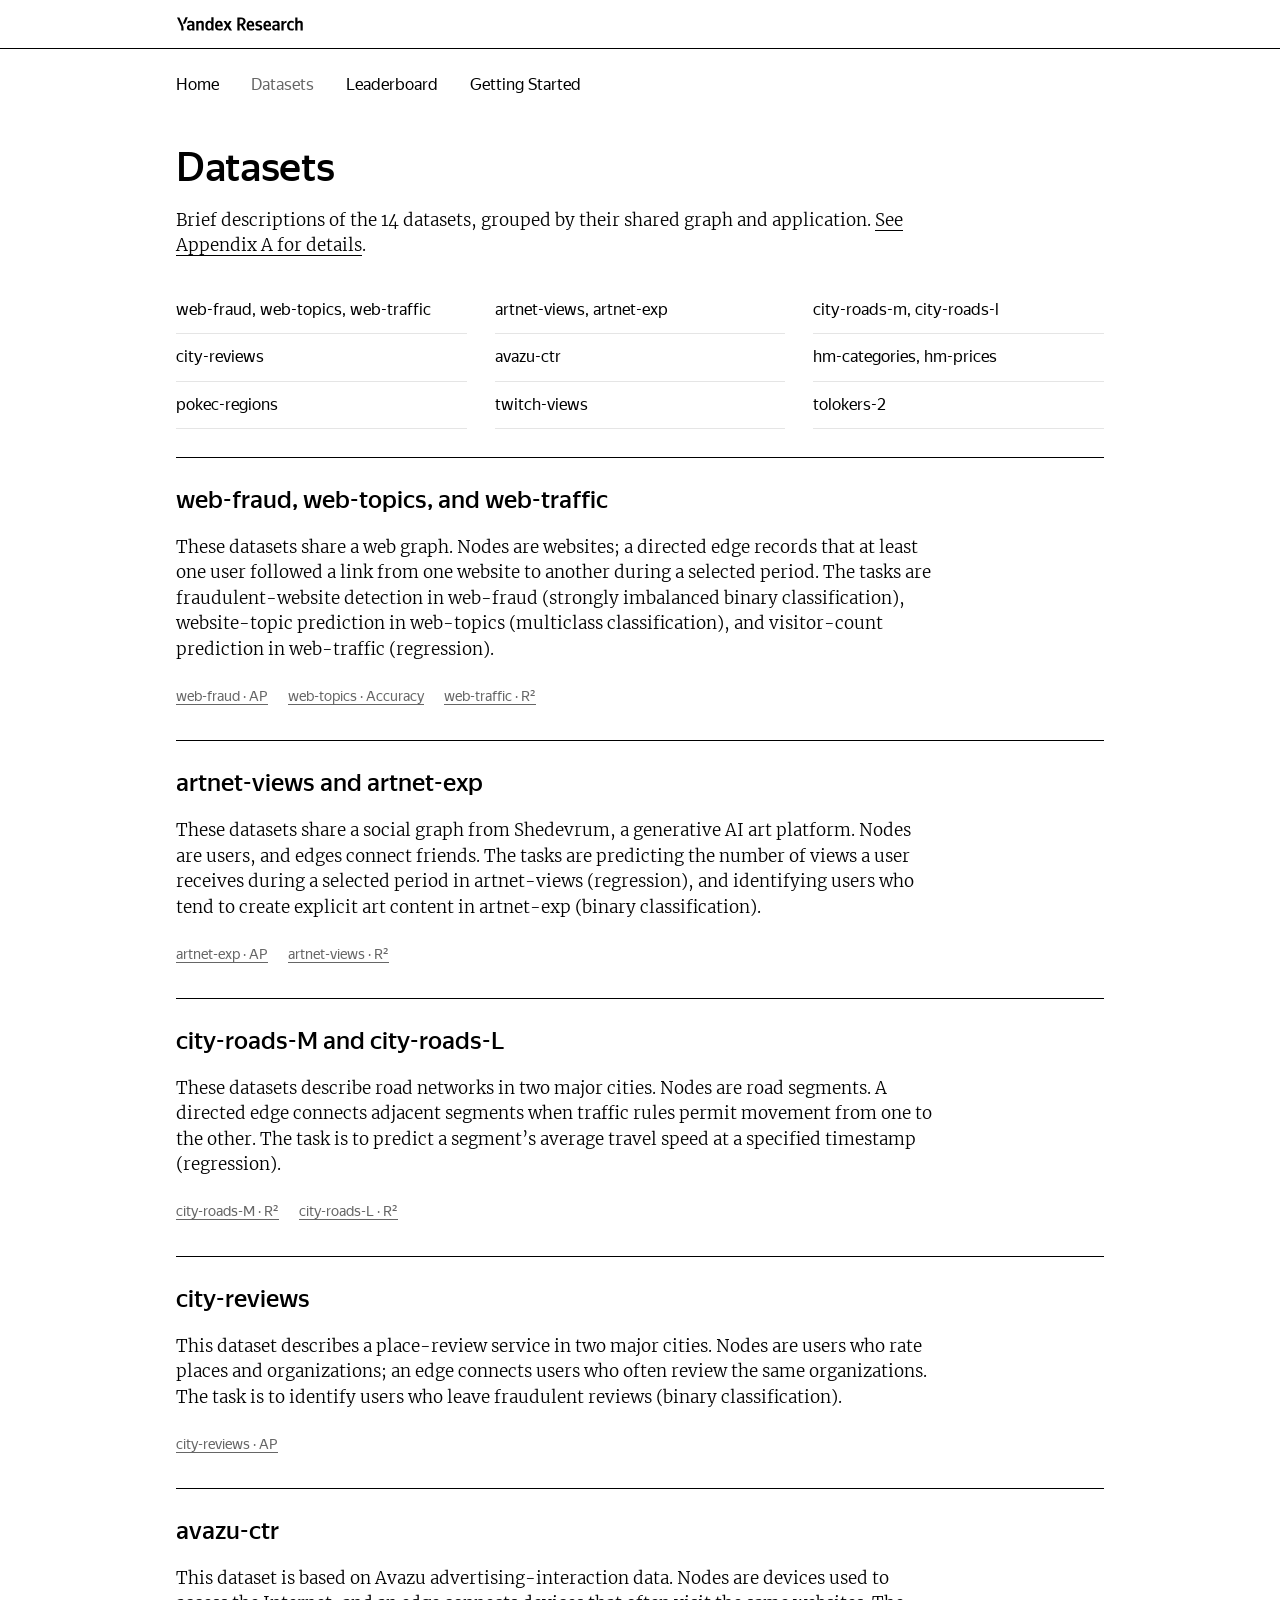
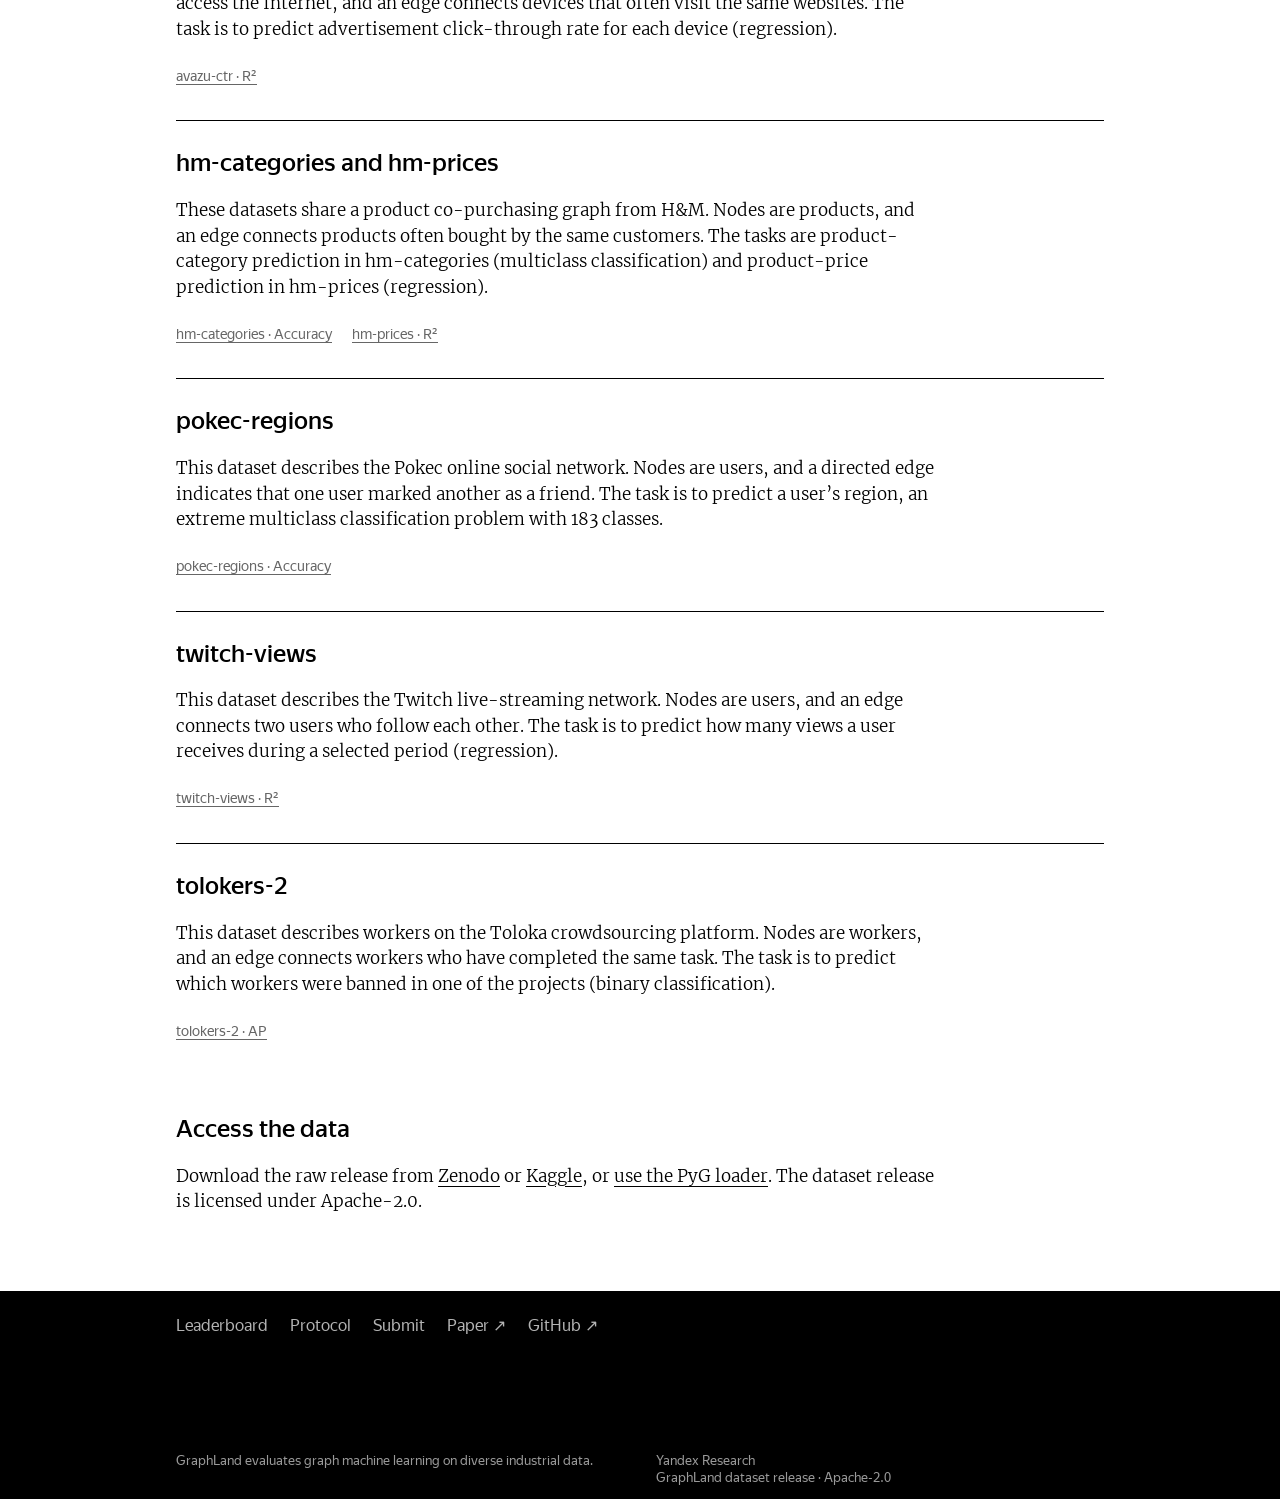
==== commit 99592671: "Use dataset names in the Datasets page index" ====
--- a/site/datasets.html
+++ b/site/datasets.html
@@ -12,6 +12,8 @@
   <link rel="preload" href="assets/brand/merriweather-light.woff2" as="font" type="font/woff2" crossorigin>
   <link rel="stylesheet" href="assets/styles.css">
   <script src="assets/navigation.js" defer></script>
+  <link rel="stylesheet" href="assets/print.css" media="print">
+  <script src="assets/print.js" defer></script>
 </head>
 <body data-page="datasets">
 <a class="skip-link" href="#main-content">Skip to content</a>
@@ -23,7 +25,17 @@
       </a>
 
     </div>
-  </header><nav class="project-navigation shell" aria-label="GraphLand sections"><a href="index.html">Home</a><a href="datasets.html" aria-current="page">Datasets</a><a href="leaderboard.html">Leaderboard</a><a href="getting-started.html">Getting Started</a></nav><main id="main-content" class="project-page" tabindex="-1"><section class="shell page-intro"><h1>Datasets</h1><p class="page-lead">Brief descriptions of the 14 datasets, grouped by their shared graph and application. <a class="text-link" href="https://arxiv.org/html/2409.14500v5#A1.SS1" target="_blank" rel="noopener noreferrer">See Appendix A for details</a>.</p></section><section class="shell article-copy"><nav class="dataset-index" aria-label="Dataset groups"><a href="#web" aria-label="Web: web-fraud, web-topics, and web-traffic">Web</a><a href="#artnet" aria-label="ArtNet: artnet-views and artnet-exp">ArtNet</a><a href="#city-roads" aria-label="City roads: city-roads-M and city-roads-L">City roads</a><a href="#city-reviews" aria-label="City reviews: city-reviews">City reviews</a><a href="#avazu-ctr" aria-label="Avazu CTR: avazu-ctr">Avazu CTR</a><a href="#hm" aria-label="H&amp;M: hm-categories and hm-prices">H&amp;M</a><a href="#pokec-regions" aria-label="Pokec regions: pokec-regions">Pokec regions</a><a href="#twitch-views" aria-label="Twitch views: twitch-views">Twitch views</a><a href="#tolokers-2" aria-label="Tolokers-2: tolokers-2">Tolokers-2</a></nav></section><section class="shell dataset-descriptions"><article class="dataset-description" id="web"><span class="dataset-anchor" id="web-fraud"></span><span class="dataset-anchor" id="web-topics"></span><span class="dataset-anchor" id="web-traffic"></span><h2>web-fraud, web-topics, and web-traffic</h2><p>These datasets share a web graph. Nodes are websites; a directed edge records that at least one user followed a link from one website to another during a selected period. The tasks are fraudulent-website detection in web-fraud (strongly imbalanced binary classification), website-topic prediction in web-topics (multiclass classification), and visitor-count prediction in web-traffic (regression).</p><p class="dataset-tags"><a href="leaderboard.html?task=binary_node_classification">web-fraud · AP</a><a href="leaderboard.html?task=multiclass_node_classification">web-topics · Accuracy</a><a href="leaderboard.html?task=node_regression">web-traffic · R²</a></p></article><article class="dataset-description" id="artnet"><span class="dataset-anchor" id="artnet-views"></span><span class="dataset-anchor" id="artnet-exp"></span><h2>artnet-views and artnet-exp</h2><p>These datasets share a social graph from Shedevrum, a generative AI art platform. Nodes are users, and edges connect friends. The tasks are predicting the number of views a user receives during a selected period in artnet-views (regression), and identifying users who tend to create explicit art content in artnet-exp (binary classification).</p><p class="dataset-tags"><a href="leaderboard.html?task=binary_node_classification">artnet-exp · AP</a><a href="leaderboard.html?task=node_regression">artnet-views · R²</a></p></article><article class="dataset-description" id="city-roads"><span class="dataset-anchor" id="city-roads-M"></span><span class="dataset-anchor" id="city-roads-L"></span><h2>city-roads-M and city-roads-L</h2><p>These datasets describe road networks in two major cities. Nodes are road segments. A directed edge connects adjacent segments when traffic rules permit movement from one to the other. The task is to predict a segment’s average travel speed at a specified timestamp (regression).</p><p class="dataset-tags"><a href="leaderboard.html?task=node_regression">city-roads-M · R²</a><a href="leaderboard.html?task=node_regression">city-roads-L · R²</a></p></article><article class="dataset-description" id="city-reviews"><h2>city-reviews</h2><p>This dataset describes a place-review service in two major cities. Nodes are users who rate places and organizations; an edge connects users who often review the same organizations. The task is to identify users who leave fraudulent reviews (binary classification).</p><p class="dataset-tags"><a href="leaderboard.html?task=binary_node_classification">city-reviews · AP</a></p></article><article class="dataset-description" id="avazu-ctr"><h2>avazu-ctr</h2><p>This dataset is based on Avazu advertising-interaction data. Nodes are devices used to access the Internet, and an edge connects devices that often visit the same websites. The task is to predict advertisement click-through rate for each device (regression).</p><p class="dataset-tags"><a href="leaderboard.html?task=node_regression">avazu-ctr · R²</a></p></article><article class="dataset-description" id="hm"><span class="dataset-anchor" id="hm-categories"></span><span class="dataset-anchor" id="hm-prices"></span><h2>hm-categories and hm-prices</h2><p>These datasets share a product co-purchasing graph from H&amp;M. Nodes are products, and an edge connects products often bought by the same customers. The tasks are product-category prediction in hm-categories (multiclass classification) and product-price prediction in hm-prices (regression).</p><p class="dataset-tags"><a href="leaderboard.html?task=multiclass_node_classification">hm-categories · Accuracy</a><a href="leaderboard.html?task=node_regression">hm-prices · R²</a></p></article><article class="dataset-description" id="pokec-regions"><h2>pokec-regions</h2><p>This dataset describes the Pokec online social network. Nodes are users, and a directed edge indicates that one user marked another as a friend. The task is to predict a user’s region, an extreme multiclass classification problem with 183 classes.</p><p class="dataset-tags"><a href="leaderboard.html?task=multiclass_node_classification">pokec-regions · Accuracy</a></p></article><article class="dataset-description" id="twitch-views"><h2>twitch-views</h2><p>This dataset describes the Twitch live-streaming network. Nodes are users, and an edge connects two users who follow each other. The task is to predict how many views a user receives during a selected period (regression).</p><p class="dataset-tags"><a href="leaderboard.html?task=node_regression">twitch-views · R²</a></p></article><article class="dataset-description" id="tolokers-2"><h2>tolokers-2</h2><p>This dataset describes workers on the Toloka crowdsourcing platform. Nodes are workers, and an edge connects workers who have completed the same task. The task is to predict which workers were banned in one of the projects (binary classification).</p><p class="dataset-tags"><a href="leaderboard.html?task=binary_node_classification">tolokers-2 · AP</a></p></article></section><section class="shell page-section"><h2>Access the data</h2><p class="section-description">Download the raw release from <a class="text-link" href="https://zenodo.org/records/16895532" target="_blank" rel="noopener noreferrer">Zenodo</a> or <a class="text-link" href="https://www.kaggle.com/datasets/bazhenovgleb/graphland" target="_blank" rel="noopener noreferrer">Kaggle</a>, or <a class="text-link" href="getting-started.html">use the PyG loader</a>. The dataset release is licensed under Apache-2.0.</p></section></main><footer class="site-footer">
+  </header><nav class="project-navigation shell" aria-label="GraphLand sections"><a href="index.html">Home</a><a href="datasets.html" aria-current="page">Datasets</a><a href="leaderboard.html">Leaderboard</a><a href="getting-started.html">Getting Started</a></nav><main id="main-content" class="project-page" tabindex="-1"><section class="shell page-intro"><h1>Datasets</h1><p class="page-lead">Brief descriptions of the 14 datasets, grouped by their shared graph and application. <a class="text-link" href="https://arxiv.org/html/2409.14500v5#A1.SS1" target="_blank" rel="noopener noreferrer">See Appendix A for details</a>.</p></section><section class="shell article-copy"><nav class="dataset-index" aria-label="Dataset groups">
+  <a href="#web">web-fraud, web-topics, web-traffic</a>
+  <a href="#artnet">artnet-views, artnet-exp</a>
+  <a href="#city-roads">city-roads-m, city-roads-l</a>
+  <a href="#city-reviews">city-reviews</a>
+  <a href="#avazu-ctr">avazu-ctr</a>
+  <a href="#hm">hm-categories, hm-prices</a>
+  <a href="#pokec-regions">pokec-regions</a>
+  <a href="#twitch-views">twitch-views</a>
+  <a href="#tolokers-2">tolokers-2</a>
+</nav></section><section class="shell dataset-descriptions"><article class="dataset-description" id="web"><span class="dataset-anchor" id="web-fraud"></span><span class="dataset-anchor" id="web-topics"></span><span class="dataset-anchor" id="web-traffic"></span><h2>web-fraud, web-topics, and web-traffic</h2><p>These datasets share a web graph. Nodes are websites; a directed edge records that at least one user followed a link from one website to another during a selected period. The tasks are fraudulent-website detection in web-fraud (strongly imbalanced binary classification), website-topic prediction in web-topics (multiclass classification), and visitor-count prediction in web-traffic (regression).</p><p class="dataset-tags"><a href="leaderboard.html?task=binary_node_classification&amp;sort=web-fraud&amp;order=desc#leaderboard">web-fraud · AP</a><a href="leaderboard.html?task=multiclass_node_classification&amp;sort=web-topics&amp;order=desc#leaderboard">web-topics · Accuracy</a><a href="leaderboard.html?task=node_regression&amp;sort=web-traffic&amp;order=desc#leaderboard">web-traffic · R²</a></p></article><article class="dataset-description" id="artnet"><span class="dataset-anchor" id="artnet-views"></span><span class="dataset-anchor" id="artnet-exp"></span><h2>artnet-views and artnet-exp</h2><p>These datasets share a social graph from Shedevrum, a generative AI art platform. Nodes are users, and edges connect friends. The tasks are predicting the number of views a user receives during a selected period in artnet-views (regression), and identifying users who tend to create explicit art content in artnet-exp (binary classification).</p><p class="dataset-tags"><a href="leaderboard.html?task=binary_node_classification&amp;sort=artnet-exp&amp;order=desc#leaderboard">artnet-exp · AP</a><a href="leaderboard.html?task=node_regression&amp;sort=artnet-views&amp;order=desc#leaderboard">artnet-views · R²</a></p></article><article class="dataset-description" id="city-roads"><span class="dataset-anchor" id="city-roads-M"></span><span class="dataset-anchor" id="city-roads-L"></span><h2>city-roads-M and city-roads-L</h2><p>These datasets describe road networks in two major cities. Nodes are road segments. A directed edge connects adjacent segments when traffic rules permit movement from one to the other. The task is to predict a segment’s average travel speed at a specified timestamp (regression).</p><p class="dataset-tags"><a href="leaderboard.html?task=node_regression&amp;sort=city-roads-M&amp;order=desc#leaderboard">city-roads-M · R²</a><a href="leaderboard.html?task=node_regression&amp;sort=city-roads-L&amp;order=desc#leaderboard">city-roads-L · R²</a></p></article><article class="dataset-description" id="city-reviews"><h2>city-reviews</h2><p>This dataset describes a place-review service in two major cities. Nodes are users who rate places and organizations; an edge connects users who often review the same organizations. The task is to identify users who leave fraudulent reviews (binary classification).</p><p class="dataset-tags"><a href="leaderboard.html?task=binary_node_classification&amp;sort=city-reviews&amp;order=desc#leaderboard">city-reviews · AP</a></p></article><article class="dataset-description" id="avazu-ctr"><h2>avazu-ctr</h2><p>This dataset is based on Avazu advertising-interaction data. Nodes are devices used to access the Internet, and an edge connects devices that often visit the same websites. The task is to predict advertisement click-through rate for each device (regression).</p><p class="dataset-tags"><a href="leaderboard.html?task=node_regression&amp;sort=avazu-ctr&amp;order=desc#leaderboard">avazu-ctr · R²</a></p></article><article class="dataset-description" id="hm"><span class="dataset-anchor" id="hm-categories"></span><span class="dataset-anchor" id="hm-prices"></span><h2>hm-categories and hm-prices</h2><p>These datasets share a product co-purchasing graph from H&amp;M. Nodes are products, and an edge connects products often bought by the same customers. The tasks are product-category prediction in hm-categories (multiclass classification) and product-price prediction in hm-prices (regression).</p><p class="dataset-tags"><a href="leaderboard.html?task=multiclass_node_classification&amp;sort=hm-categories&amp;order=desc#leaderboard">hm-categories · Accuracy</a><a href="leaderboard.html?task=node_regression&amp;sort=hm-prices&amp;order=desc#leaderboard">hm-prices · R²</a></p></article><article class="dataset-description" id="pokec-regions"><h2>pokec-regions</h2><p>This dataset describes the Pokec online social network. Nodes are users, and a directed edge indicates that one user marked another as a friend. The task is to predict a user’s region, an extreme multiclass classification problem with 183 classes.</p><p class="dataset-tags"><a href="leaderboard.html?task=multiclass_node_classification&amp;sort=pokec-regions&amp;order=desc#leaderboard">pokec-regions · Accuracy</a></p></article><article class="dataset-description" id="twitch-views"><h2>twitch-views</h2><p>This dataset describes the Twitch live-streaming network. Nodes are users, and an edge connects two users who follow each other. The task is to predict how many views a user receives during a selected period (regression).</p><p class="dataset-tags"><a href="leaderboard.html?task=node_regression&amp;sort=twitch-views&amp;order=desc#leaderboard">twitch-views · R²</a></p></article><article class="dataset-description" id="tolokers-2"><h2>tolokers-2</h2><p>This dataset describes workers on the Toloka crowdsourcing platform. Nodes are workers, and an edge connects workers who have completed the same task. The task is to predict which workers were banned in one of the projects (binary classification).</p><p class="dataset-tags"><a href="leaderboard.html?task=binary_node_classification&amp;sort=tolokers-2&amp;order=desc#leaderboard">tolokers-2 · AP</a></p></article></section><section class="shell page-section"><h2>Access the data</h2><p class="section-description">Download the raw release from <a class="text-link" href="https://zenodo.org/records/16895532" target="_blank" rel="noopener noreferrer">Zenodo</a> or <a class="text-link" href="https://www.kaggle.com/datasets/bazhenovgleb/graphland" target="_blank" rel="noopener noreferrer">Kaggle</a>, or <a class="text-link" href="getting-started.html">use the PyG loader</a>. The dataset release is licensed under Apache-2.0.</p></section></main><footer class="site-footer">
     <div class="shell footer-inner">
       <nav class="footer-links" aria-label="GraphLand footer">
         <a href="leaderboard.html#leaderboard">Leaderboard</a>
--- a/site/assets/styles.css
+++ b/site/assets/styles.css
@@ -68,8 +68,14 @@
   box-sizing: border-box;
 }
 
+/* Component display rules must not reveal controls hidden by application state. */
+[hidden] {
+  display: none !important;
+}
+
 html {
-  scroll-behavior: smooth;
+  /* Fragment targets must stay aligned while fonts and results change layout. */
+  scroll-behavior: auto;
   scroll-padding-top: calc(var(--header-height) + 24px);
 }
 
@@ -195,61 +201,7 @@
   flex: 0 0 auto;
 }
 
-.hero {
-  position: relative;
-  overflow: hidden;
-  border-bottom: 1px solid var(--gray-200);
-}
-
-.hero-shell {
-  display: grid;
-  grid-template-columns: minmax(0, 690px);
-  row-gap: 87px;
-  padding-block: 30px 40px;
-}
-
-.breadcrumb {
-  display: flex;
-  align-items: center;
-  gap: 8px;
-  grid-column: 1;
-  grid-row: 1;
-  color: var(--gray-500);
-  font-size: 16px;
-  line-height: 1.3;
-}
-
-.breadcrumb [aria-current] {
-  color: var(--black);
-}
-
-.breadcrumb a:hover {
-  color: var(--black);
-}
-
-.hero-copy {
-  grid-column: 1;
-  grid-row: 2;
-  min-width: 0;
-}
-
-.hero-art {
-  position: absolute;
-  top: 0;
-  left: calc(50% + 15px);
-  width: 660px;
-  height: 407px;
-  pointer-events: none;
-}
-
-.hero-art img {
-  display: block;
-  width: 100%;
-  height: 100%;
-}
-
-.eyebrow,
-.control-label {
+.eyebrow {
   color: var(--gray-700);
   font-size: 14px;
   font-weight: 500;
@@ -258,49 +210,11 @@
   text-transform: uppercase;
 }
 
-.hero h1 {
-  max-width: 690px;
-  margin: 0;
-  font-size: 48px;
-  font-weight: 500;
-  letter-spacing: -.008em;
-  line-height: 1;
-  text-wrap: balance;
-}
-
-.hero-intro {
-  max-width: 690px;
-  margin-top: 32px;
-  color: var(--black);
-  font-family: var(--font-serif);
-  font-size: 22px;
-  font-weight: 300;
-  line-height: 1.5;
-}
-
 .hero-actions {
   display: flex;
   flex-wrap: wrap;
   gap: 12px;
   margin-top: 32px;
-}
-
-.view-results-link {
-  display: inline-flex;
-  align-items: center;
-  justify-content: center;
-  gap: 8px;
-  min-height: 52px;
-  padding: 8px 0;
-  font-size: 18px;
-  font-weight: 500;
-  line-height: 1.3;
-  text-decoration: underline;
-  text-underline-offset: 3px;
-}
-
-.view-results-link:hover {
-  color: var(--gray-700);
 }
 
 .button {
@@ -419,44 +333,8 @@
   font-size: .92em;
 }
 
-.demo-notice-removal {
-  padding-top: 4px;
-  border-top: 1px solid var(--gray-700);
-}
-
-.leaderboard-section,
-.content-section {
+.leaderboard-section {
   padding-block: 56px;
-}
-
-.section-heading {
-  display: grid;
-  grid-template-columns: minmax(280px, 1fr) minmax(300px, 560px);
-  align-items: end;
-  gap: 32px;
-  margin-bottom: 28px;
-}
-
-.section-heading-wide {
-  grid-template-columns: minmax(280px, 1.2fr) minmax(300px, .8fr);
-}
-
-.section-heading h2,
-.section-heading-compact h2 {
-  margin-top: 12px;
-  font-size: 32px;
-  font-weight: 500;
-  letter-spacing: -.008em;
-  line-height: 1.2;
-}
-
-.section-heading > p,
-.section-heading-compact > p:last-child {
-  color: var(--gray-700);
-  font-family: var(--font-serif);
-  font-size: 22px;
-  font-weight: 300;
-  line-height: 1.5;
 }
 
 .leaderboard-controls {
@@ -587,9 +465,11 @@
 }
 
 .toggle {
+  position: relative;
   display: inline-flex;
   align-items: center;
   flex: 0 0 auto;
+  min-height: 44px;
   gap: 10px;
   font-size: 14px;
   cursor: pointer;
@@ -609,7 +489,7 @@
   height: 24px;
   padding: 3px;
   border-radius: 999px;
-  background: var(--gray-300);
+  background: var(--gray-700);
   transition: background-color 160ms ease;
 }
 
@@ -642,7 +522,7 @@
 
 .filter-feedback {
   display: flex;
-  align-items: flex-start;
+  align-items: center;
   justify-content: space-between;
   gap: 16px;
   color: var(--gray-700);
@@ -661,7 +541,7 @@
 
 .reset-filters {
   flex: 0 0 auto;
-  min-height: 32px;
+  min-height: 44px;
   padding: 6px 0;
   border: 0;
   background: transparent;
@@ -675,11 +555,6 @@
 
 .reset-filters:hover {
   color: var(--gray-700);
-}
-
-.reset-filters[hidden],
-.table-scroll-hint[hidden] {
-  display: none;
 }
 
 .table-scroll-hint {
@@ -715,72 +590,69 @@
   scrollbar-color: var(--gray-300) transparent;
 }
 
-.table-scroll:focus-visible {
+.table-scroll:focus-visible,
+.catalog-scroll:focus-visible {
   outline-offset: 4px;
 }
 
-#leaderboard-table {
+.data-table {
+  --table-cell-inline: 14px;
   width: 100%;
-  min-width: 860px;
   border-collapse: separate;
   border-spacing: 0;
+  font-family: var(--font-sans);
+  font-size: 14px;
+  line-height: 1.5;
   font-variant-numeric: tabular-nums;
 }
 
-#leaderboard-table th,
-#leaderboard-table td {
-  min-width: 145px;
-  padding: 18px 16px;
+.data-table th,
+.data-table td {
+  padding: 16px var(--table-cell-inline);
   border-bottom: 1px solid var(--gray-200);
   background: var(--white);
-  text-align: right;
   vertical-align: middle;
 }
 
-#leaderboard-table th {
-  position: sticky;
-  z-index: 4;
-  top: 0;
+.data-table thead th {
+  height: 72px;
   padding-block: 14px;
-  background: #fafafa;
+  background: var(--gray-100);
   color: var(--gray-700);
-  font-size: 12px;
-  font-weight: 500;
-  line-height: 1.25;
-}
-
-#leaderboard-table th:first-child,
-#leaderboard-table td:first-child {
+  font-size: 13px;
+  font-weight: 500;
+  line-height: 1.35;
+}
+
+.data-table tbody tr:last-child > * { border-bottom: 0; }
+.data-table tbody tr:hover > *,
+.data-table tbody tr:focus-within > * { background: var(--gray-100); }
+.data-table tbody th a,
+.data-table .model-button strong { text-decoration: underline; text-underline-offset: 3px; }
+.data-table tbody th a:hover { color: var(--gray-700); }
+
+#leaderboard-table { min-width: 860px; }
+#leaderboard-table th,
+#leaderboard-table td { min-width: 145px; text-align: right; }
+#leaderboard-table thead th { position: sticky; z-index: 4; top: 0; }
+.table-scroll.free-table-header #leaderboard-table thead th { top: auto; }
+#leaderboard-table tr > :first-child {
   position: sticky;
   left: 0;
   min-width: 235px;
   max-width: 280px;
   text-align: left;
-}
-
-#leaderboard-table th:first-child {
-  z-index: 6;
   box-shadow: 1px 0 0 var(--gray-200);
 }
-
-#leaderboard-table td:first-child {
-  z-index: 2;
-  box-shadow: 1px 0 0 var(--gray-200);
-}
-
-#leaderboard-table tbody tr:last-child td {
-  border-bottom: 0;
-}
-
-#leaderboard-table tbody tr:hover td {
-  background: var(--gray-100);
-}
+#leaderboard-table thead th:first-child { z-index: 6; }
+#leaderboard-table tbody th:first-child { z-index: 2; font-weight: 400; }
 
 .sort-button {
   display: inline-flex;
   align-items: center;
   justify-content: flex-end;
   width: 100%;
+  min-height: 44px;
   padding: 3px 0;
   border: 0;
   background: transparent;
@@ -794,8 +666,12 @@
   text-align: left;
 }
 
-.sort-button:hover {
-  color: var(--black);
+.sort-button:not(:disabled):hover {
+  color: var(--black);
+}
+
+.sort-button:disabled .sort-indicator {
+  visibility: hidden;
 }
 
 .sort-label {
@@ -811,7 +687,7 @@
 
 .sort-label small {
   color: var(--gray-500);
-  font-size: 10px;
+  font-size: 12px;
   font-weight: 400;
 }
 
@@ -838,7 +714,7 @@
 .model-button strong {
   overflow: hidden;
   color: var(--black);
-  font-size: 18px;
+  font-size: inherit;
   font-weight: 500;
   text-overflow: ellipsis;
   white-space: nowrap;
@@ -854,7 +730,7 @@
   overflow: hidden;
   max-width: 220px;
   color: var(--gray-700);
-  font-size: 14px;
+  font-size: 12px;
   text-overflow: ellipsis;
   white-space: nowrap;
 }
@@ -885,6 +761,12 @@
   text-transform: uppercase;
 }
 
+.model-cell-badges .mini-badge {
+  max-width: 100%;
+  white-space: normal;
+  overflow-wrap: anywhere;
+}
+
 .mini-badge.code {
   background: var(--black);
   color: var(--white);
@@ -897,7 +779,7 @@
 
 .metric-value {
   color: var(--black);
-  font-size: 18px;
+  font-size: inherit;
   font-weight: 500;
   white-space: nowrap;
 }
@@ -909,44 +791,30 @@
 }
 
 .metric-na {
-  font-size: 11px;
+  font-size: 12px;
   font-weight: 500;
   letter-spacing: .04em;
 }
 
 .empty-state,
 .load-error {
-  padding: 64px 24px;
+  padding: 32px 0;
+  border-top: 1px solid var(--black);
   border-bottom: 1px solid var(--gray-200);
-  text-align: center;
-}
-
-.empty-state-mark {
-  display: inline-flex;
-  align-items: center;
-  justify-content: center;
-  width: 68px;
-  height: 68px;
-  border-radius: 50%;
-  background: var(--black);
-  color: var(--white);
-  font-size: 14px;
-  font-weight: 700;
-  letter-spacing: -.02em;
 }
 
 .empty-state h3,
 .load-error h3 {
-  margin-top: 22px;
-  font-size: 24px;
-  font-weight: 500;
-  letter-spacing: -.035em;
+  margin-top: 0;
+  font-size: var(--subheading-size);
+  font-weight: 500;
+  line-height: 1.2;
 }
 
 .empty-state p,
 .load-error p {
-  max-width: 580px;
-  margin: 10px auto 0;
+  max-width: var(--reading-width);
+  margin-top: 12px;
   color: var(--gray-700);
 }
 
@@ -961,33 +829,6 @@
 
 .text-link span {
   margin-left: 8px;
-}
-
-.noscript-note {
-  margin-top: 18px;
-  padding: 18px;
-  background: var(--gray-100);
-}
-
-.noscript-note a {
-  color: var(--black);
-  text-decoration: underline;
-}
-
-.release-section {
-  border-block: 1px solid var(--gray-200);
-  background: #fafafa;
-}
-
-.split-layout {
-  display: grid;
-  grid-template-columns: minmax(260px, .7fr) minmax(420px, 1.3fr);
-  gap: clamp(70px, 10vw, 180px);
-}
-
-.section-heading-compact > p:last-child {
-  max-width: 390px;
-  margin-top: 24px;
 }
 
 .legend-list {
@@ -1092,83 +933,6 @@
   max-width: var(--reading-width);
 }
 
-.release-grid {
-  display: grid;
-  grid-template-columns: repeat(4, 1fr);
-  border-block: 1px solid var(--black);
-}
-
-.release-grid > div {
-  min-height: 150px;
-  padding: 25px;
-  border-right: 1px solid var(--gray-200);
-}
-
-.release-grid > div:last-child {
-  border-right: 0;
-}
-
-.release-grid dt {
-  color: var(--gray-500);
-  font-size: 11px;
-  font-weight: 500;
-  letter-spacing: .1em;
-  text-transform: uppercase;
-}
-
-.release-grid dd {
-  margin-top: 42px;
-  font-size: 20px;
-  font-weight: 500;
-  letter-spacing: -.025em;
-}
-
-.release-grid a {
-  color: var(--black);
-  text-decoration: underline;
-  text-underline-offset: 3px;
-}
-
-.resources-section .section-heading-compact {
-  margin-bottom: 46px;
-}
-
-.resource-list {
-  list-style: none;
-  border-top: 1px solid var(--black);
-}
-
-.resource-list a {
-  display: grid;
-  grid-template-columns: minmax(200px, .6fr) 1.4fr 30px;
-  align-items: center;
-  gap: 30px;
-  min-height: 86px;
-  border-bottom: 1px solid var(--gray-200);
-  transition: padding 160ms ease, background-color 160ms ease;
-}
-
-.resource-list a:hover {
-  padding-inline: 12px;
-  background: var(--gray-100);
-}
-
-.resource-list span:first-child {
-  color: var(--gray-500);
-  font-size: 13px;
-}
-
-.resource-list strong {
-  font-size: 18px;
-  font-weight: 500;
-}
-
-.resource-list span:last-child {
-  color: var(--black);
-  font-size: 20px;
-  text-align: right;
-}
-
 .site-footer {
   padding-block: 28px 15px;
   border-top: 1px solid var(--black);
@@ -1230,6 +994,7 @@
 .model-dialog {
   width: min(760px, calc(100vw - 40px));
   max-height: min(860px, calc(100vh - 40px));
+  max-height: min(860px, calc(100dvh - 40px));
   margin: auto;
   padding: 0;
   overflow: hidden;
@@ -1244,20 +1009,16 @@
   backdrop-filter: blur(3px);
 }
 
-.dialog-shell {
-  overscroll-behavior: contain;
-}
-
-.csv-download {
-  margin-top: 0;
-  font-size: 13px;
+.model-dialog[open] {
+  display: flex;
+  flex-direction: column;
 }
 
 .error-actions {
   display: flex;
   flex-wrap: wrap;
   align-items: center;
-  justify-content: center;
+  justify-content: flex-start;
   gap: 16px;
   margin-top: 24px;
 }
@@ -1293,28 +1054,34 @@
   cursor: default;
 }
 
+#retry-load[aria-disabled="true"] {
+  cursor: wait;
+}
+
 .dialog-shell {
-  max-height: min(860px, calc(100vh - 40px));
+  min-height: 0;
+  overscroll-behavior: contain;
   overflow-y: auto;
-  padding: 34px;
+  padding: 24px 34px;
+}
+
+.dialog-shell:focus-visible {
+  outline-offset: -3px;
+  box-shadow: none;
 }
 
 .dialog-header {
-  position: sticky;
-  z-index: 2;
-  top: -34px;
-  display: flex;
-  align-items: flex-start;
+  flex: 0 0 auto;
+  display: flex;
+  align-items: center;
   justify-content: space-between;
   gap: 24px;
-  margin: -34px -34px 0;
-  padding: 34px;
+  padding: 16px 34px;
   border-bottom: 1px solid var(--gray-200);
-  background: rgb(255 255 255 / 97%);
-}
-
-.dialog-header h2 {
-  margin-top: 8px;
+  background: var(--white);
+}
+
+.dialog-title {
   font-size: var(--section-heading-size);
   font-weight: 500;
   letter-spacing: var(--section-heading-tracking);
@@ -1327,8 +1094,8 @@
 .dialog-close {
   position: relative;
   flex: 0 0 auto;
-  width: 42px;
-  height: 42px;
+  width: 44px;
+  height: 44px;
   padding: 0;
   border: 0;
   border-radius: 50%;
@@ -1336,10 +1103,14 @@
   cursor: pointer;
 }
 
+.dialog-close:hover {
+  background: var(--gray-200);
+}
+
 .dialog-close span {
   position: absolute;
-  top: 20px;
-  left: 12px;
+  top: 21px;
+  left: 13px;
   width: 18px;
   height: 1.5px;
   background: var(--black);
@@ -1433,39 +1204,6 @@
     height: 22px;
   }
 
-  .hero h1 {
-    max-width: 505px;
-    font-size: 40px;
-  }
-
-  .hero-shell {
-    grid-template-columns: minmax(0, 505px);
-    row-gap: 57px;
-    padding-top: 18px;
-  }
-
-  .hero-art {
-    left: 50%;
-    width: 486px;
-    height: 300px;
-  }
-
-  .hero-intro,
-  .section-heading > p,
-  .section-heading-compact > p:last-child {
-    font-size: 17px;
-  }
-
-  .hero-intro {
-    max-width: 400px;
-    margin-top: 20px;
-  }
-
-  .section-heading h2,
-  .section-heading-compact h2 {
-    font-size: 24px;
-  }
-
   .button {
     min-height: 40px;
     padding: 10px 16px;
@@ -1476,11 +1214,6 @@
     font-size: 14px;
   }
 
-  .view-results-link {
-    min-height: 40px;
-    font-size: 14px;
-  }
-
   .search-field {
     min-height: 40px;
   }
@@ -1490,14 +1223,6 @@
     font-size: 14px;
   }
 
-  .model-button strong {
-    font-size: 16px;
-  }
-
-  .metric-value {
-    font-size: 16px;
-  }
-
   .site-footer {
     padding-block: 24px 12px;
   }
@@ -1516,8 +1241,7 @@
     font-size: 13px;
   }
 
-  .leaderboard-section,
-  .content-section {
+  .leaderboard-section {
     padding-block: 36px;
   }
 }
@@ -1543,30 +1267,6 @@
 @media (max-width: 999px) {
   :root {
     --shell: 696px;
-  }
-
-  .hero-art {
-    top: 16px;
-    left: calc(50% + 5px);
-    width: 390px;
-    height: 240px;
-  }
-
-  .hero-shell {
-    grid-template-columns: minmax(0, 380px);
-  }
-
-  .hero h1 {
-    max-width: 380px;
-  }
-
-  .hero-intro {
-    max-width: 300px;
-  }
-
-  .split-layout {
-    grid-template-columns: 1fr;
-    gap: 28px;
   }
 }
 
@@ -1594,74 +1294,12 @@
     height: 28px;
   }
 
-  .hero-shell {
-    display: flex;
-    flex-direction: column;
-    gap: 0;
-    padding-block: 239px 28px;
-  }
-
-  .hero-art {
-    top: -1px;
-    left: 50%;
-    width: 390px;
-    max-width: calc(100vw - 20px);
-    height: 241px;
-    display: flex;
-    align-items: flex-end;
-    transform: translateX(-50%);
-  }
-
-  .hero-art img {
-    height: auto;
-    max-height: 100%;
-  }
-
-  .hero-copy {
-    padding-top: 16px;
-  }
-
-  .hero h1 {
-    font-size: 30px;
-    letter-spacing: -.004em;
-    line-height: 1.08;
-  }
-
-  .section-heading h2,
-  .section-heading-compact h2 {
-    font-size: 18px;
-    line-height: 1.32;
-  }
-
-  .hero-intro {
-    max-width: none;
-    margin-top: 20px;
-    font-size: 15px;
-  }
-
   .hero-actions {
     margin-top: 28px;
   }
 
-  .leaderboard-section,
-  .content-section {
+  .leaderboard-section {
     padding-block: 32px;
-  }
-
-  .section-heading > p,
-  .section-heading-compact > p:last-child {
-    font-size: 15px;
-  }
-
-  .section-heading,
-  .section-heading-wide,
-  .split-layout {
-    grid-template-columns: 1fr;
-    gap: 20px;
-  }
-
-  .section-heading {
-    margin-bottom: 24px;
   }
 
   .tabs-secondary {
@@ -1677,13 +1315,16 @@
   .filter-row {
     align-items: flex-start;
     flex-direction: column;
+    gap: 12px;
   }
 
   .search-field {
     width: 100%;
+    min-height: 44px;
   }
 
   .search-field input {
+    min-height: 42px;
     font-size: 16px;
   }
 
@@ -1728,37 +1369,11 @@
   .protocol-callout p {
     grid-column: 1;
   }
-
-  .release-grid {
-    grid-template-columns: repeat(2, 1fr);
-  }
-
-  .release-grid > div:nth-child(2) {
-    border-right: 0;
-  }
-
-  .release-grid > div:nth-child(-n + 2) {
-    border-bottom: 1px solid var(--gray-200);
-  }
-
-  .resource-list a {
-    grid-template-columns: minmax(140px, .55fr) 1fr 24px;
-  }
 }
 
 @media (max-width: 560px) {
   :root {
     --page-padding: 16px;
-  }
-
-  .hero h1 {
-    font-size: 30px;
-    line-height: 1.08;
-  }
-
-  .hero-intro {
-    margin-top: 20px;
-    font-size: 15px;
   }
 
   .hero-actions {
@@ -1808,14 +1423,17 @@
     width: 150px;
     min-width: 150px;
     max-width: 150px;
-    padding-inline: 12px;
-  }
-
-  #leaderboard-table th:first-child,
-  #leaderboard-table td:first-child {
+  }
+
+  #leaderboard-table tr > :first-child {
     width: var(--model-column-width);
     min-width: var(--model-column-width);
     max-width: var(--model-column-width);
+  }
+
+  #leaderboard-table .metric-value {
+    white-space: normal;
+    overflow-wrap: anywhere;
   }
 
   .model-button,
@@ -1830,14 +1448,6 @@
     font-size: 12px;
   }
 
-  .metric-value {
-    font-size: 14px;
-  }
-
-  .model-button strong {
-    font-size: 16px;
-  }
-
   .protocol-grid {
     grid-template-columns: 1fr;
   }
@@ -1852,45 +1462,6 @@
     border-bottom: 0;
   }
 
-  .release-grid {
-    grid-template-columns: 1fr;
-  }
-
-  .release-grid > div,
-  .release-grid > div:nth-child(2) {
-    min-height: 120px;
-    border-right: 0;
-    border-bottom: 1px solid var(--gray-200);
-  }
-
-  .release-grid > div:last-child {
-    border-bottom: 0;
-  }
-
-  .release-grid dd {
-    margin-top: 24px;
-    font-size: 17px;
-  }
-
-  .resource-list a {
-    grid-template-columns: 1fr 24px;
-    gap: 6px 16px;
-    padding-block: 16px;
-  }
-
-  .resource-list span:first-child {
-    grid-column: 1;
-  }
-
-  .resource-list strong {
-    grid-column: 1;
-  }
-
-  .resource-list span:last-child {
-    grid-row: 1 / 3;
-    grid-column: 2;
-  }
-
   .footer-links {
     justify-content: flex-start;
   }
@@ -1900,9 +1471,7 @@
   }
 
   .dialog-header {
-    top: -22px;
-    margin: -22px -22px 0;
-    padding: 22px;
+    padding: 12px 22px;
   }
 
   .detail-list > div {
@@ -1911,11 +1480,36 @@
   }
 }
 
+@media screen and (max-width: 496px) {
+  /* Keep one complete field beside the sticky dataset name. Nine columns
+     share at most 160px each, or half of a narrower table viewport. */
+  .dataset-catalog {
+    table-layout: fixed;
+    width: 450%;
+    min-width: 0;
+    max-width: 1440px;
+  }
+  .dataset-catalog th,
+  .dataset-catalog td { overflow-wrap: anywhere; }
+  .dataset-catalog th:first-child { min-width: 0; }
+}
+
+/* Two 150px scores fit beside the 165px model column from 497px onward,
+   including the 32px page gutters. Below that, show one complete score. */
+@media (max-width: 496px) {
+  #leaderboard-table {
+    width: calc(var(--model-column-width) + var(--dataset-count, 3) * (100% - var(--model-column-width)));
+  }
+
+  #leaderboard-table th:not(:first-child),
+  #leaderboard-table td:not(:first-child) {
+    width: auto;
+    min-width: 0;
+    max-width: none;
+  }
+}
+
 @media (prefers-reduced-motion: reduce) {
-  html {
-    scroll-behavior: auto;
-  }
-
   *,
   *::before,
   *::after {
@@ -1965,15 +1559,32 @@
 .project-navigation a:hover,
 .project-navigation a[aria-current="page"] { color: var(--gray-700); }
 .project-page { padding-bottom: 56px; }
+@media screen {
+  body[data-page="not-found"] {
+    display: flex;
+    flex-direction: column;
+    min-height: 100vh;
+    min-height: 100dvh;
+  }
+  body[data-page="not-found"] > .project-page { flex: 1; }
+}
 .page-intro { padding-top: var(--intro-spacing); padding-bottom: 28px; }
 .page-intro h1 {
   max-width: 1100px;
+  overflow-wrap: anywhere;
   margin: 0;
   font-family: var(--font-sans);
   font-size: var(--page-heading-size);
   line-height: var(--page-heading-line);
   font-weight: 500;
   letter-spacing: -.008em;
+}
+@media screen {
+  [data-page="home"] .page-intro > h1 {
+    font-size: clamp(2.625rem, 2rem + 1.6vw, 4rem);
+    line-height: 1.06;
+    letter-spacing: -.02em;
+  }
 }
 .page-lead,
 .article-copy > p,
@@ -2000,6 +1611,7 @@
   display: inline;
   margin-top: 0;
   font-weight: inherit;
+  overflow-wrap: anywhere;
 }
 .article-copy > p, .section-description { margin-bottom: 20px; }
 .page-actions { display: flex; flex-wrap: wrap; gap: 14px; margin-block: 28px 0; }
@@ -2007,9 +1619,7 @@
 .project-page .leaderboard-section { padding-block: 24px 0; }
 .page-section { margin-top: var(--section-spacing); }
 .page-section > h2,
-.dataset-description > h2,
-.project-page .section-heading h2,
-.project-page .section-heading-compact h2 {
+.dataset-description > h2 {
   margin-bottom: 20px;
   font-family: var(--font-sans);
   font-size: var(--section-heading-size);
@@ -2022,33 +1632,33 @@
 .project-resources li { padding-block: 18px; border-bottom: 1px solid var(--gray-200); }
 .project-resources .text-link { margin-top: 0; font-size: var(--resource-size); font-weight: 400; }
 .text-link:hover { color: var(--gray-700); }
-.catalog-scroll { max-width: 100%; overflow-x: auto; border-top: 1px solid var(--black); }
-.dataset-catalog { width: 100%; min-width: 1000px; border-collapse: separate; border-spacing: 0; font-size: 14px; font-variant-numeric: tabular-nums; }
-.dataset-catalog caption { text-align: left; padding: 14px 0; font-size: 14px; color: var(--gray-700); }
-.dataset-catalog th, .dataset-catalog td { padding: 15px 14px; border-bottom: 1px solid var(--gray-200); text-align: left; vertical-align: top; }
-.dataset-catalog thead th,
-#leaderboard-table thead th {
-  background: var(--gray-100);
-  color: var(--gray-700);
-  font-size: 13px;
-  font-weight: 500;
-}
+.catalog-scroll { max-width: 100%; overflow-x: auto; border-top: 1px solid var(--black); border-bottom: 1px solid var(--gray-200); scrollbar-color: var(--gray-300) transparent; }
+.dataset-catalog { min-width: 1000px; }
+.dataset-catalog th, .dataset-catalog td { text-align: left; }
 .dataset-catalog th:first-child { position: sticky; left: 0; z-index: 1; min-width: 160px; box-shadow: 1px 0 0 var(--gray-200); }
-.dataset-catalog tbody th { font-weight: 500; background: var(--white); }
-.dataset-catalog tbody tr:hover > * { background: var(--gray-100); }
-.dataset-catalog tbody th a { text-decoration: underline; text-underline-offset: 3px; }
+.dataset-catalog tbody th { font-weight: 500; }
+.dataset-catalog :is(th, td):is(:nth-child(2), :nth-child(3), :nth-child(5), :nth-child(6)) { text-align: right; }
 .dataset-catalog td:nth-child(2), .dataset-catalog td:nth-child(3) { white-space: nowrap; }
 .table-footnote, .section-note { margin-top: 14px; color: var(--gray-700); font-size: 13px; line-height: 1.6; }
 .dataset-index { display: grid; grid-template-columns: repeat(3, minmax(0, 1fr)); gap: 0 28px; padding-block: 0 28px; }
 .dataset-index a { display: flex; align-items: center; min-width: 0; min-height: 44px; padding-block: 12px; border-bottom: 1px solid var(--gray-200); font-size: var(--resource-size); line-height: 1.4; overflow-wrap: anywhere; }
 .dataset-index a:hover { color: var(--gray-700); }
 .dataset-description { position: relative; border-top: 1px solid var(--black); padding-block: 28px; }
-.dataset-anchor { display: block; position: absolute; top: 0; }
+.dataset-anchor,
+.protocol-anchor { display: block; position: absolute; top: 0; }
+.protocol-section { position: relative; }
 .dataset-tags { display: flex; flex-wrap: wrap; gap: 12px 20px; margin-top: 18px; }
 .dataset-tags a { display: inline-flex; align-items: center; min-height: 32px; font-size: 14px; color: var(--gray-700); text-decoration: underline; text-underline-offset: 3px; }
 .dataset-tags a:hover { color: var(--black); }
 .code-block { max-width: var(--code-width); margin: 20px 0; padding: 24px; overflow-x: auto; border: 1px solid var(--gray-200); border-radius: 0; background: var(--gray-100); font-size: 14px; line-height: 1.7; tab-size: 4; }
 .code-block code { font-family: ui-monospace, SFMono-Regular, Menlo, Consolas, monospace; font-size: inherit; }
+.code-example { max-width: var(--code-width); margin: 20px 0; border: 1px solid var(--gray-200); background: var(--gray-100); }
+.code-example .code-block { margin: 0; border: 0; padding-top: 8px; }
+.code-toolbar { display: flex; align-items: center; justify-content: flex-end; gap: 16px; padding: 4px 24px 0; }
+.copy-code { flex: 0 0 auto; min-height: 44px; border: 0; padding: 8px 0; background: transparent; color: var(--black); font-size: 13px; text-decoration: underline; text-underline-offset: 3px; cursor: pointer; }
+.copy-code:hover { color: var(--gray-700); }
+.copy-code[aria-disabled="true"] { color: var(--gray-700); cursor: wait; }
+.copy-status { min-width: 0; margin-right: auto; color: var(--gray-700); font-size: 13px; line-height: 1.4; }
 .syntax-keyword { color: #6f42c1; }
 .syntax-string { color: #0b7250; }
 .syntax-comment { color: #666; }
@@ -2091,14 +1701,17 @@
   .project-resources { grid-template-columns: 1fr; }
   .dataset-description { padding-block: 24px; }
   .code-block { font-size: 13px; padding: 16px; }
+  .code-toolbar { padding-inline: 16px; }
   .dataset-index { grid-template-columns: repeat(2, minmax(0, 1fr)); gap: 0 20px; }
   .project-page { padding-bottom: 40px; }
 }
 
 @media (max-width: 560px) {
+  .data-table { --table-cell-inline: 12px; }
   .project-navigation {
     display: grid;
-    grid-template-columns: repeat(2, minmax(0, 1fr));
+    /* Keep two default columns; enlarged text can use the full row. */
+    grid-template-columns: repeat(auto-fit, minmax(min(100%, max(8em, calc((100% - 24px) / 2))), 1fr));
     gap: 0 24px;
     overflow: visible;
   }
@@ -2107,5 +1720,35 @@
     min-height: 44px;
     display: flex;
     align-items: center;
-  }
-}
+    white-space: normal;
+    overflow-wrap: anywhere;
+  }
+}
+
+@media (forced-colors: active) {
+  .wordmark { forced-color-adjust: none; background: #fff; }
+  .wordmark:focus-visible { outline-color: Highlight; box-shadow: 0 0 0 5px Canvas; }
+  .dialog-close { forced-color-adjust: none; border: 1px solid ButtonText; background: ButtonFace; }
+  .dialog-close span { top: 20px; left: 12px; background: ButtonText; }
+  .dialog-close:hover { background: Highlight; }
+  .dialog-close:hover span { background: HighlightText; }
+  .dialog-close:focus-visible { outline-color: Highlight; box-shadow: 0 0 0 5px Canvas; }
+  .toggle-track, .toggle-track span { transition: none; }
+  .toggle-track {
+    forced-color-adjust: none;
+    padding: 2px;
+    border: 1px solid CanvasText;
+    background: Canvas;
+  }
+  .toggle-track span { background: CanvasText; box-shadow: none; }
+  .toggle input:checked + .toggle-track { background: Highlight; }
+  .toggle input:checked + .toggle-track span { background: HighlightText; }
+  .toggle input:focus-visible + .toggle-track { outline-color: Highlight; box-shadow: none; }
+  .project-navigation a { border-bottom: 0; }
+  .project-navigation a[aria-current="page"] { text-decoration: underline; text-underline-offset: 4px; }
+  .tabs button { border-bottom: 0; }
+  .tabs button[aria-selected="true"] { border-bottom: 2px solid Highlight; }
+}
+
+/* Transient print copies never participate in the screen interface. */
+.print-model-details, .print-tables { display: none; }
--- a/site/assets/print.css
+++ b/site/assets/print.css
@@ -0,0 +1,111 @@
+/* Printed pages retain every current value without horizontal scrolling. */
+@media print {
+  @page { size: auto; margin: 15mm; }
+  :root {
+    --page-padding: 0px; --shell: 100%; --header-height: 0px;
+    --page-heading-size: 24pt; --page-heading-line: 1.15;
+    --section-heading-size: 16pt; --section-heading-line: 1.2;
+    --subheading-size: 13pt; --prose-size: 11pt;
+    --intro-spacing: 12pt; --section-spacing: 18pt;
+  }
+  html { scroll-behavior: auto; }
+  body { min-width: 0; padding: 0; color: #000; background: #fff; font-size: 10pt; line-height: 1.4; forced-color-adjust: none; }
+  .shell { width: 100%; max-width: none; padding-inline: 0; }
+  .site-header { position: static; height: auto; margin-bottom: 12pt; background: #fff; }
+  .header-inner { height: auto; padding: 0 0 8pt; }
+  .skip-link, .project-navigation, .page-actions, .dataset-index, .code-toolbar,
+  .table-scroll-hint, .filter-row, #reset-filters, .sort-indicator,
+  .dialog-close { display: none !important; }
+  .project-page { padding-bottom: 0; }
+  .page-intro { padding: 0 0 10pt; }
+  .page-lead { margin-top: 12pt; }
+  .page-section { margin-top: 12pt; }
+  .page-section > h2, .dataset-description > h2 { margin-bottom: 8pt; }
+  .article-copy > p, .section-description { margin-bottom: 10pt; }
+  .project-resources { grid-template-columns: repeat(2, minmax(0, 1fr)); gap: 0 14pt; }
+  .project-resources li { padding-block: 8pt; }
+  .dataset-description { padding-block: 6pt; }
+  .dataset-tags { margin-top: 6pt; }
+  .dataset-tags a { min-height: 16pt; }
+  h1, h2, h3, summary { break-after: avoid; }
+  p, li { orphans: 3; widows: 3; }
+  .legend-list > div, .dataset-description { break-inside: avoid; }
+  .legend-list > div { grid-template-columns: 70pt minmax(0, 1fr); gap: 12pt; padding-block: 6pt; }
+  .steps-list li { padding-block: 6pt; break-inside: avoid; }
+  .page-section:has(> .citation-disclosure) { break-inside: avoid; }
+  .protocol-disclosure:not([open]), .citation-disclosure:not([open]) { display: none; }
+  .guide-notes li { margin-bottom: 6pt; }
+  .tabs { max-width: 100%; border: 0; }
+  .tabs button:not([aria-selected="true"]) { display: none; }
+  .tabs button[aria-selected="true"] { padding: 0; min-height: 0; border: 0; white-space: normal; color: #000; }
+  .task-control, .catalog-scroll, .table-scroll { overflow: visible; max-height: none; border: 0; }
+  .setting-summary { display: block; min-height: 0; margin-top: 6pt; }
+  .setting-summary .setting-name { display: block; margin-bottom: 4pt; }
+  .control-block, .task-control { padding-top: 0; margin-top: 8pt; }
+  .table-meta { display: block; margin-block: 10pt; }
+  .filter-feedback { margin-top: 6pt; }
+  .data-table, .data-table tbody, .data-table tr { display: block; }
+  #leaderboard-table, .dataset-catalog { width: 100%; min-width: 0; }
+  .data-table thead { display: none; }
+  .data-table tbody tr { border-top: 1px solid #000; margin-bottom: 12pt; padding-top: 6pt; break-inside: avoid; }
+  .data-table tbody :is(th, td) {
+    position: static !important; display: grid !important;
+    grid-template-columns: minmax(0, 3fr) minmax(0, 4fr); gap: 10pt;
+    width: auto !important; min-width: 0 !important; max-width: none !important;
+    padding: 4pt 0 !important; height: auto; box-shadow: none !important;
+    border-bottom: 1px solid #ddd; background: #fff !important;
+    font-size: 10pt; line-height: 1.4; text-align: right;
+    white-space: normal !important; overflow-wrap: anywhere;
+  }
+  .data-table tbody :is(th, td)::before { content: attr(data-print-label); text-align: left; font-weight: 400; color: #444; }
+  .data-table tbody tr > :first-child { display: block !important; padding-bottom: 8pt !important; text-align: left !important; }
+  .data-table tbody tr > :first-child::before { content: none; }
+  .model-button { font-size: 12pt; }
+  .model-button strong { text-decoration: none !important; }
+  .model-button span { font-size: 10pt; }
+  #leaderboard-table .metadata-link { display: block; width: auto; height: auto; font-size: 9pt; line-height: 1.4; overflow-wrap: anywhere; }
+  .metadata-link > span { display: none; }
+  .metadata-link::after { content: attr(href); }
+  .metadata-unavailable { width: auto; height: auto; color: #666; font-size: 12pt; }
+  .code-example { border: 1px solid #ddd; margin-block: 8pt; background: #fff; break-inside: avoid; }
+  .code-block { max-width: none; margin-block: 8pt; padding: 8pt; overflow: visible; white-space: pre-wrap; overflow-wrap: anywhere; font-size: 9pt; line-height: 1.45; background: #fff; break-inside: avoid; }
+  .code-example .code-block { padding: 8pt; }
+  .code-block span { color: inherit; }
+  .site-footer { padding-block: 8pt 0; margin-top: 0; color: #000; background: #fff; border-top: 1px solid #000; break-inside: avoid; }
+  .site-footer * { color: inherit; }
+  .footer-links { display: flex; flex-direction: row; flex-wrap: wrap; gap: 4pt 12pt; }
+  .footer-meta { display: block; }
+  .footer-bottom { display: flex; flex-direction: row; flex-wrap: wrap; gap: 4pt 12pt; margin-top: 6pt; }
+  .footer-bottom > p, .footer-meta { flex: 1 1 180pt; min-width: 0; width: auto; }
+  .footer-inner p { color: #444; font-size: 9pt; }
+  .footer-links a { display: block; max-width: 100%; margin-bottom: 0; min-height: 0; font-size: 10pt; }
+  .footer-links a:not([href^="https:"]) { display: none; }
+  .footer-links a[href^="https:"]::after { content: " (" attr(href) ")"; overflow-wrap: anywhere; }
+  .protocol-disclosure > summary::after, .citation-disclosure > summary::after { display: none; }
+  .detail-list > div { grid-template-columns: minmax(0, 3fr) minmax(0, 7fr); gap: 10pt; padding-block: 6pt; break-inside: avoid; }
+  .detail-list :is(dt, dd) { font-size: 10pt; overflow-wrap: anywhere; }
+  .print-model-details, .print-tables { display: block; }
+  .has-print-records { display: none !important; }
+  .print-record { width: 100%; table-layout: fixed; border-collapse: collapse; margin: 0 0 10pt; font-size: 10pt; line-height: 1.4; }
+  .print-record thead { display: table-header-group; }
+  .print-record thead th { padding: 6pt 0; border-top: 1px solid #000; text-align: left; font-weight: 400; }
+  .print-record .metric-value { font-weight: 400; white-space: normal; }
+  .print-record .metric-best { font-weight: 700; }
+  .print-model-name strong { display: block; font-size: 12pt; font-weight: 500; overflow-wrap: anywhere; }
+  .print-model-name span { display: block; color: #666; font-size: 10pt; overflow-wrap: anywhere; }
+  .print-context { color: #666; font-size: 9pt; margin-bottom: 4pt; }
+  .print-record tbody tr { break-inside: avoid; }
+  .print-record tbody :is(th, td) { padding: 4pt 0; border-bottom: 1px solid #ddd; vertical-align: top; overflow-wrap: anywhere; }
+  .print-record tbody th { width: 43%; padding-right: 10pt; text-align: left; font-weight: 400; color: #444; }
+  .print-record tbody td { text-align: right; }
+  .print-record .metadata-link { display: inline; font-size: 9pt; }
+  .print-model-details { overflow: visible; height: auto; max-height: none; }
+  .print-model-details .print-prose-field { display: block; break-inside: auto; }
+  .print-prose-field dt { margin-bottom: 4pt; font-weight: 500; color: #000; break-after: avoid; }
+  .print-prose-field dd { orphans: 3; widows: 3; }
+
+  .print-model-details h1, .print-model-details .dialog-lead { overflow-wrap: anywhere; }
+  .print-model-details h1 { font-size: 24pt; font-weight: 500; margin: 12pt 0; }
+  body.printing-model > :not(.site-header):not(.print-model-details) { display: none !important; }
+  body.printing-model dialog::backdrop { display: none; }
+}
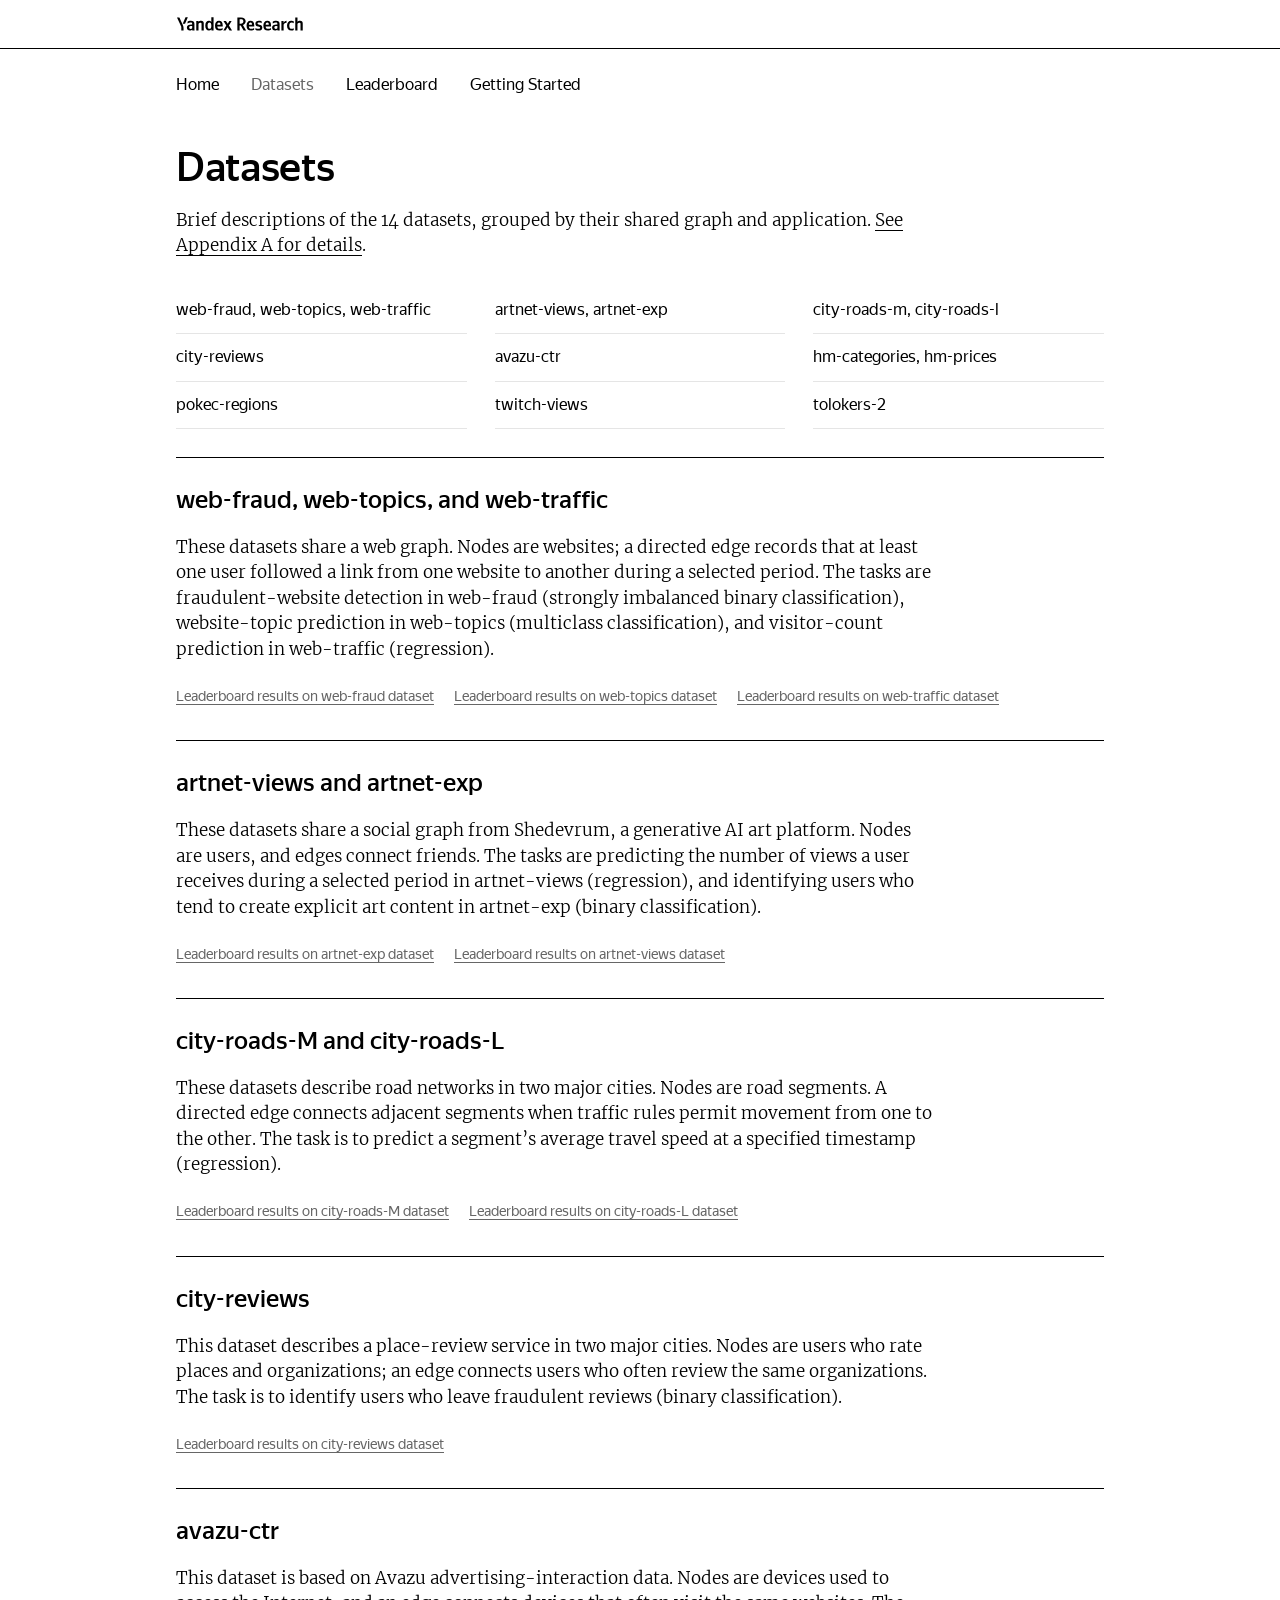
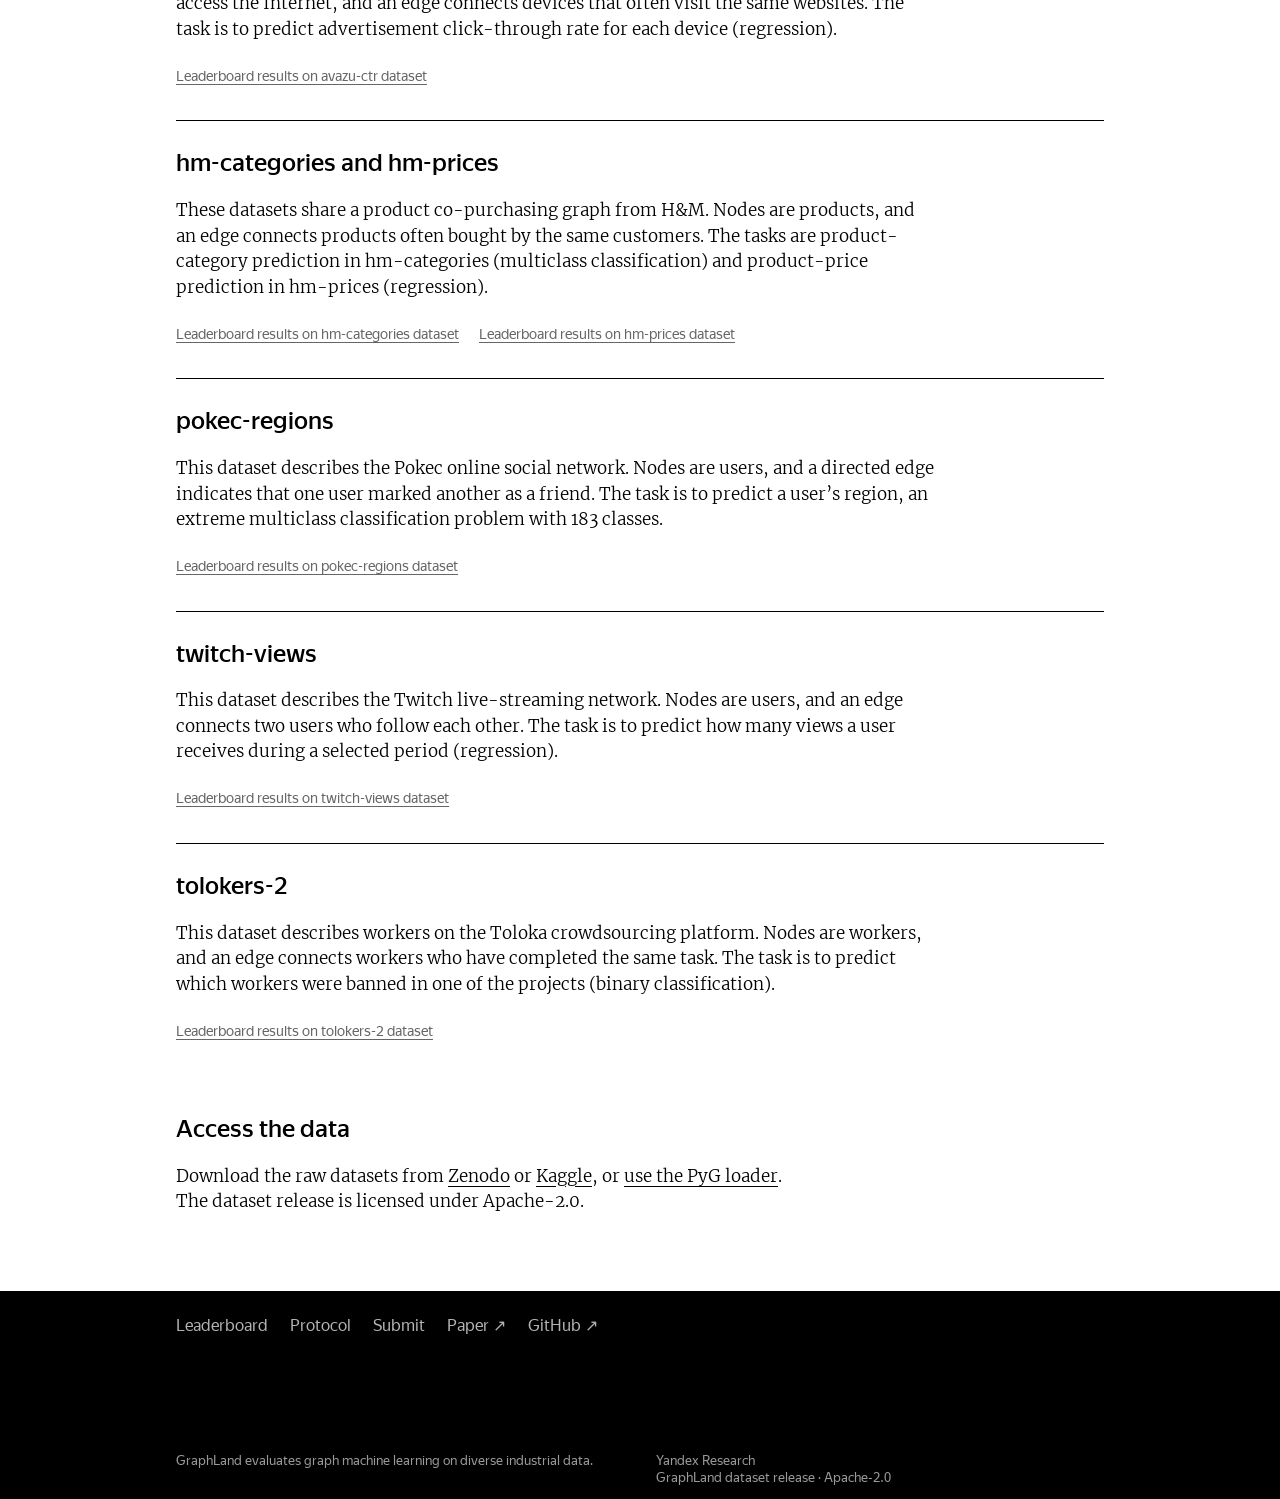
==== commit e7ed8cac: "Clarify dataset result links and download instructions" ====
--- a/site/datasets.html
+++ b/site/datasets.html
@@ -35,7 +35,7 @@
   <a href="#pokec-regions">pokec-regions</a>
   <a href="#twitch-views">twitch-views</a>
   <a href="#tolokers-2">tolokers-2</a>
-</nav></section><section class="shell dataset-descriptions"><article class="dataset-description" id="web"><span class="dataset-anchor" id="web-fraud"></span><span class="dataset-anchor" id="web-topics"></span><span class="dataset-anchor" id="web-traffic"></span><h2>web-fraud, web-topics, and web-traffic</h2><p>These datasets share a web graph. Nodes are websites; a directed edge records that at least one user followed a link from one website to another during a selected period. The tasks are fraudulent-website detection in web-fraud (strongly imbalanced binary classification), website-topic prediction in web-topics (multiclass classification), and visitor-count prediction in web-traffic (regression).</p><p class="dataset-tags"><a href="leaderboard.html?task=binary_node_classification&amp;sort=web-fraud&amp;order=desc#leaderboard">web-fraud · AP</a><a href="leaderboard.html?task=multiclass_node_classification&amp;sort=web-topics&amp;order=desc#leaderboard">web-topics · Accuracy</a><a href="leaderboard.html?task=node_regression&amp;sort=web-traffic&amp;order=desc#leaderboard">web-traffic · R²</a></p></article><article class="dataset-description" id="artnet"><span class="dataset-anchor" id="artnet-views"></span><span class="dataset-anchor" id="artnet-exp"></span><h2>artnet-views and artnet-exp</h2><p>These datasets share a social graph from Shedevrum, a generative AI art platform. Nodes are users, and edges connect friends. The tasks are predicting the number of views a user receives during a selected period in artnet-views (regression), and identifying users who tend to create explicit art content in artnet-exp (binary classification).</p><p class="dataset-tags"><a href="leaderboard.html?task=binary_node_classification&amp;sort=artnet-exp&amp;order=desc#leaderboard">artnet-exp · AP</a><a href="leaderboard.html?task=node_regression&amp;sort=artnet-views&amp;order=desc#leaderboard">artnet-views · R²</a></p></article><article class="dataset-description" id="city-roads"><span class="dataset-anchor" id="city-roads-M"></span><span class="dataset-anchor" id="city-roads-L"></span><h2>city-roads-M and city-roads-L</h2><p>These datasets describe road networks in two major cities. Nodes are road segments. A directed edge connects adjacent segments when traffic rules permit movement from one to the other. The task is to predict a segment’s average travel speed at a specified timestamp (regression).</p><p class="dataset-tags"><a href="leaderboard.html?task=node_regression&amp;sort=city-roads-M&amp;order=desc#leaderboard">city-roads-M · R²</a><a href="leaderboard.html?task=node_regression&amp;sort=city-roads-L&amp;order=desc#leaderboard">city-roads-L · R²</a></p></article><article class="dataset-description" id="city-reviews"><h2>city-reviews</h2><p>This dataset describes a place-review service in two major cities. Nodes are users who rate places and organizations; an edge connects users who often review the same organizations. The task is to identify users who leave fraudulent reviews (binary classification).</p><p class="dataset-tags"><a href="leaderboard.html?task=binary_node_classification&amp;sort=city-reviews&amp;order=desc#leaderboard">city-reviews · AP</a></p></article><article class="dataset-description" id="avazu-ctr"><h2>avazu-ctr</h2><p>This dataset is based on Avazu advertising-interaction data. Nodes are devices used to access the Internet, and an edge connects devices that often visit the same websites. The task is to predict advertisement click-through rate for each device (regression).</p><p class="dataset-tags"><a href="leaderboard.html?task=node_regression&amp;sort=avazu-ctr&amp;order=desc#leaderboard">avazu-ctr · R²</a></p></article><article class="dataset-description" id="hm"><span class="dataset-anchor" id="hm-categories"></span><span class="dataset-anchor" id="hm-prices"></span><h2>hm-categories and hm-prices</h2><p>These datasets share a product co-purchasing graph from H&amp;M. Nodes are products, and an edge connects products often bought by the same customers. The tasks are product-category prediction in hm-categories (multiclass classification) and product-price prediction in hm-prices (regression).</p><p class="dataset-tags"><a href="leaderboard.html?task=multiclass_node_classification&amp;sort=hm-categories&amp;order=desc#leaderboard">hm-categories · Accuracy</a><a href="leaderboard.html?task=node_regression&amp;sort=hm-prices&amp;order=desc#leaderboard">hm-prices · R²</a></p></article><article class="dataset-description" id="pokec-regions"><h2>pokec-regions</h2><p>This dataset describes the Pokec online social network. Nodes are users, and a directed edge indicates that one user marked another as a friend. The task is to predict a user’s region, an extreme multiclass classification problem with 183 classes.</p><p class="dataset-tags"><a href="leaderboard.html?task=multiclass_node_classification&amp;sort=pokec-regions&amp;order=desc#leaderboard">pokec-regions · Accuracy</a></p></article><article class="dataset-description" id="twitch-views"><h2>twitch-views</h2><p>This dataset describes the Twitch live-streaming network. Nodes are users, and an edge connects two users who follow each other. The task is to predict how many views a user receives during a selected period (regression).</p><p class="dataset-tags"><a href="leaderboard.html?task=node_regression&amp;sort=twitch-views&amp;order=desc#leaderboard">twitch-views · R²</a></p></article><article class="dataset-description" id="tolokers-2"><h2>tolokers-2</h2><p>This dataset describes workers on the Toloka crowdsourcing platform. Nodes are workers, and an edge connects workers who have completed the same task. The task is to predict which workers were banned in one of the projects (binary classification).</p><p class="dataset-tags"><a href="leaderboard.html?task=binary_node_classification&amp;sort=tolokers-2&amp;order=desc#leaderboard">tolokers-2 · AP</a></p></article></section><section class="shell page-section"><h2>Access the data</h2><p class="section-description">Download the raw release from <a class="text-link" href="https://zenodo.org/records/16895532" target="_blank" rel="noopener noreferrer">Zenodo</a> or <a class="text-link" href="https://www.kaggle.com/datasets/bazhenovgleb/graphland" target="_blank" rel="noopener noreferrer">Kaggle</a>, or <a class="text-link" href="getting-started.html">use the PyG loader</a>. The dataset release is licensed under Apache-2.0.</p></section></main><footer class="site-footer">
+</nav></section><section class="shell dataset-descriptions"><article class="dataset-description" id="web"><span class="dataset-anchor" id="web-fraud"></span><span class="dataset-anchor" id="web-topics"></span><span class="dataset-anchor" id="web-traffic"></span><h2>web-fraud, web-topics, and web-traffic</h2><p>These datasets share a web graph. Nodes are websites; a directed edge records that at least one user followed a link from one website to another during a selected period. The tasks are fraudulent-website detection in web-fraud (strongly imbalanced binary classification), website-topic prediction in web-topics (multiclass classification), and visitor-count prediction in web-traffic (regression).</p><p class="dataset-tags"><a href="leaderboard.html?task=binary_node_classification&amp;sort=web-fraud&amp;order=desc#leaderboard">Leaderboard results on web-fraud dataset</a><a href="leaderboard.html?task=multiclass_node_classification&amp;sort=web-topics&amp;order=desc#leaderboard">Leaderboard results on web-topics dataset</a><a href="leaderboard.html?task=node_regression&amp;sort=web-traffic&amp;order=desc#leaderboard">Leaderboard results on web-traffic dataset</a></p></article><article class="dataset-description" id="artnet"><span class="dataset-anchor" id="artnet-views"></span><span class="dataset-anchor" id="artnet-exp"></span><h2>artnet-views and artnet-exp</h2><p>These datasets share a social graph from Shedevrum, a generative AI art platform. Nodes are users, and edges connect friends. The tasks are predicting the number of views a user receives during a selected period in artnet-views (regression), and identifying users who tend to create explicit art content in artnet-exp (binary classification).</p><p class="dataset-tags"><a href="leaderboard.html?task=binary_node_classification&amp;sort=artnet-exp&amp;order=desc#leaderboard">Leaderboard results on artnet-exp dataset</a><a href="leaderboard.html?task=node_regression&amp;sort=artnet-views&amp;order=desc#leaderboard">Leaderboard results on artnet-views dataset</a></p></article><article class="dataset-description" id="city-roads"><span class="dataset-anchor" id="city-roads-M"></span><span class="dataset-anchor" id="city-roads-L"></span><h2>city-roads-M and city-roads-L</h2><p>These datasets describe road networks in two major cities. Nodes are road segments. A directed edge connects adjacent segments when traffic rules permit movement from one to the other. The task is to predict a segment’s average travel speed at a specified timestamp (regression).</p><p class="dataset-tags"><a href="leaderboard.html?task=node_regression&amp;sort=city-roads-M&amp;order=desc#leaderboard">Leaderboard results on city-roads-M dataset</a><a href="leaderboard.html?task=node_regression&amp;sort=city-roads-L&amp;order=desc#leaderboard">Leaderboard results on city-roads-L dataset</a></p></article><article class="dataset-description" id="city-reviews"><h2>city-reviews</h2><p>This dataset describes a place-review service in two major cities. Nodes are users who rate places and organizations; an edge connects users who often review the same organizations. The task is to identify users who leave fraudulent reviews (binary classification).</p><p class="dataset-tags"><a href="leaderboard.html?task=binary_node_classification&amp;sort=city-reviews&amp;order=desc#leaderboard">Leaderboard results on city-reviews dataset</a></p></article><article class="dataset-description" id="avazu-ctr"><h2>avazu-ctr</h2><p>This dataset is based on Avazu advertising-interaction data. Nodes are devices used to access the Internet, and an edge connects devices that often visit the same websites. The task is to predict advertisement click-through rate for each device (regression).</p><p class="dataset-tags"><a href="leaderboard.html?task=node_regression&amp;sort=avazu-ctr&amp;order=desc#leaderboard">Leaderboard results on avazu-ctr dataset</a></p></article><article class="dataset-description" id="hm"><span class="dataset-anchor" id="hm-categories"></span><span class="dataset-anchor" id="hm-prices"></span><h2>hm-categories and hm-prices</h2><p>These datasets share a product co-purchasing graph from H&amp;M. Nodes are products, and an edge connects products often bought by the same customers. The tasks are product-category prediction in hm-categories (multiclass classification) and product-price prediction in hm-prices (regression).</p><p class="dataset-tags"><a href="leaderboard.html?task=multiclass_node_classification&amp;sort=hm-categories&amp;order=desc#leaderboard">Leaderboard results on hm-categories dataset</a><a href="leaderboard.html?task=node_regression&amp;sort=hm-prices&amp;order=desc#leaderboard">Leaderboard results on hm-prices dataset</a></p></article><article class="dataset-description" id="pokec-regions"><h2>pokec-regions</h2><p>This dataset describes the Pokec online social network. Nodes are users, and a directed edge indicates that one user marked another as a friend. The task is to predict a user’s region, an extreme multiclass classification problem with 183 classes.</p><p class="dataset-tags"><a href="leaderboard.html?task=multiclass_node_classification&amp;sort=pokec-regions&amp;order=desc#leaderboard">Leaderboard results on pokec-regions dataset</a></p></article><article class="dataset-description" id="twitch-views"><h2>twitch-views</h2><p>This dataset describes the Twitch live-streaming network. Nodes are users, and an edge connects two users who follow each other. The task is to predict how many views a user receives during a selected period (regression).</p><p class="dataset-tags"><a href="leaderboard.html?task=node_regression&amp;sort=twitch-views&amp;order=desc#leaderboard">Leaderboard results on twitch-views dataset</a></p></article><article class="dataset-description" id="tolokers-2"><h2>tolokers-2</h2><p>This dataset describes workers on the Toloka crowdsourcing platform. Nodes are workers, and an edge connects workers who have completed the same task. The task is to predict which workers were banned in one of the projects (binary classification).</p><p class="dataset-tags"><a href="leaderboard.html?task=binary_node_classification&amp;sort=tolokers-2&amp;order=desc#leaderboard">Leaderboard results on tolokers-2 dataset</a></p></article></section><section class="shell page-section" id="data-access"><h2>Access the data</h2><p class="section-description">Download the raw datasets from <a class="text-link" href="https://zenodo.org/records/16895532" target="_blank" rel="noopener noreferrer">Zenodo</a> or <a class="text-link" href="https://www.kaggle.com/datasets/bazhenovgleb/graphland" target="_blank" rel="noopener noreferrer">Kaggle</a>, or <a class="text-link" href="getting-started.html">use the PyG&nbsp;loader</a>.<br>The dataset release is licensed under Apache-2.0.</p></section></main><footer class="site-footer">
     <div class="shell footer-inner">
       <nav class="footer-links" aria-label="GraphLand footer">
         <a href="leaderboard.html#leaderboard">Leaderboard</a>
--- a/site/assets/styles.css
+++ b/site/assets/styles.css
@@ -380,33 +380,17 @@
   color: var(--black);
 }
 
-.setting-summary {
-  display: flex;
-  align-items: baseline;
-  gap: 16px;
-  min-height: 44px;
-  margin-top: 16px;
-  padding: 0;
-  color: var(--gray-700);
-  font-size: 14px;
-}
-
-.setting-summary .setting-name {
-  flex: 0 0 auto;
-  color: var(--black);
-  font-weight: 500;
-}
-
-.task-control {
-  margin-top: 8px;
-  overflow-x: auto;
-  scrollbar-width: thin;
-}
-
 .tabs-secondary {
-  width: max-content;
-  min-width: 100%;
-  max-width: none;
+  width: 100%;
+  flex-wrap: wrap;
+  row-gap: 0;
+}
+
+.tabs-secondary button {
+  max-width: 100%;
+  text-align: left;
+  white-space: normal;
+  overflow-wrap: anywhere;
 }
 
 .filter-row {
@@ -735,11 +719,30 @@
   white-space: nowrap;
 }
 
-.model-cell-badges {
-  display: flex;
+.model-cell-extras {
+  display: flex;
+  align-items: center;
   flex-wrap: wrap;
-  gap: 5px;
-  margin-top: 8px;
+  gap: 4px 8px;
+  margin-top: 5px;
+}
+
+.data-table .model-resource-link {
+  display: inline-flex;
+  align-items: center;
+  gap: 4px;
+  min-height: 28px;
+  max-width: 100%;
+  color: var(--black);
+  font-size: 12px;
+  font-weight: 500;
+  overflow-wrap: anywhere;
+  text-decoration: none;
+}
+
+.model-resource-link > span:first-child {
+  text-decoration: underline;
+  text-underline-offset: 3px;
 }
 
 .mini-badge,
@@ -761,15 +764,10 @@
   text-transform: uppercase;
 }
 
-.model-cell-badges .mini-badge {
+.model-cell-extras .mini-badge {
   max-width: 100%;
   white-space: normal;
   overflow-wrap: anywhere;
-}
-
-.mini-badge.code {
-  background: var(--black);
-  color: var(--white);
 }
 
 .mini-badge.reproduced {
@@ -1303,13 +1301,10 @@
   }
 
   .tabs-secondary {
-    width: max-content;
-    min-width: 100%;
-  }
-
-  .task-control {
-    overflow-x: auto;
-    scrollbar-width: thin;
+    display: grid;
+    grid-template-columns: repeat(2, minmax(0, 1fr));
+    column-gap: 16px;
+    justify-items: start;
   }
 
   .filter-row {
@@ -1384,12 +1379,6 @@
 
   .hero-actions .button {
     width: 100%;
-  }
-
-  .setting-summary {
-    align-items: flex-start;
-    flex-direction: column;
-    gap: 5px;
   }
 
   .tabs-primary {
@@ -1620,6 +1609,7 @@
 .page-section { margin-top: var(--section-spacing); }
 .page-section > h2,
 .dataset-description > h2 {
+  overflow-wrap: anywhere;
   margin-bottom: 20px;
   font-family: var(--font-sans);
   font-size: var(--section-heading-size);
@@ -1644,9 +1634,7 @@
 .dataset-index a { display: flex; align-items: center; min-width: 0; min-height: 44px; padding-block: 12px; border-bottom: 1px solid var(--gray-200); font-size: var(--resource-size); line-height: 1.4; overflow-wrap: anywhere; }
 .dataset-index a:hover { color: var(--gray-700); }
 .dataset-description { position: relative; border-top: 1px solid var(--black); padding-block: 28px; }
-.dataset-anchor,
-.protocol-anchor { display: block; position: absolute; top: 0; }
-.protocol-section { position: relative; }
+.dataset-anchor { display: block; position: absolute; top: 0; }
 .dataset-tags { display: flex; flex-wrap: wrap; gap: 12px 20px; margin-top: 18px; }
 .dataset-tags a { display: inline-flex; align-items: center; min-height: 32px; font-size: 14px; color: var(--gray-700); text-decoration: underline; text-underline-offset: 3px; }
 .dataset-tags a:hover { color: var(--black); }
@@ -1666,13 +1654,8 @@
 .guide-notes { max-width: var(--reading-width); padding-left: 22px; }
 .project-page p > code, .guide-notes li > code { font-family: ui-monospace, SFMono-Regular, Menlo, Consolas, monospace; font-size: .9em; overflow-wrap: anywhere; }
 .guide-notes li { margin-bottom: 16px; }
-.protocol-disclosure, .citation-disclosure { border-top: 1px solid var(--black); border-bottom: 1px solid var(--gray-200); }
-.protocol-disclosure > summary, .citation-disclosure > summary { display: flex; align-items: center; justify-content: space-between; gap: 16px; min-height: 44px; cursor: pointer; padding-block: 16px; list-style: none; font-size: var(--subheading-size); font-weight: 500; }
-.protocol-disclosure > summary::-webkit-details-marker, .citation-disclosure > summary::-webkit-details-marker { display: none; }
-.protocol-disclosure > summary::after, .citation-disclosure > summary::after { content: ""; flex: 0 0 8px; height: 8px; margin-right: 4px; border-right: 1px solid currentColor; border-bottom: 1px solid currentColor; transform: rotate(45deg); }
-.protocol-disclosure[open] > summary::after, .citation-disclosure[open] > summary::after { transform: rotate(225deg); }
-.protocol-disclosure > summary:hover, .citation-disclosure > summary:hover { color: var(--gray-700); }
-.protocol-disclosure[open] > summary { margin-bottom: 24px; }
+#citation > .section-description,
+#data-access > .section-description { max-width: var(--code-width); }
 @media (max-width: 1600px) {
   :root {
     --page-heading-size: 40px;
--- a/site/assets/print.css
+++ b/site/assets/print.css
@@ -32,15 +32,12 @@
   .legend-list > div, .dataset-description { break-inside: avoid; }
   .legend-list > div { grid-template-columns: 70pt minmax(0, 1fr); gap: 12pt; padding-block: 6pt; }
   .steps-list li { padding-block: 6pt; break-inside: avoid; }
-  .page-section:has(> .citation-disclosure) { break-inside: avoid; }
-  .protocol-disclosure:not([open]), .citation-disclosure:not([open]) { display: none; }
+  #citation { break-inside: avoid; }
   .guide-notes li { margin-bottom: 6pt; }
   .tabs { max-width: 100%; border: 0; }
   .tabs button:not([aria-selected="true"]) { display: none; }
   .tabs button[aria-selected="true"] { padding: 0; min-height: 0; border: 0; white-space: normal; color: #000; }
   .task-control, .catalog-scroll, .table-scroll { overflow: visible; max-height: none; border: 0; }
-  .setting-summary { display: block; min-height: 0; margin-top: 6pt; }
-  .setting-summary .setting-name { display: block; margin-bottom: 4pt; }
   .control-block, .task-control { padding-top: 0; margin-top: 8pt; }
   .table-meta { display: block; margin-block: 10pt; }
   .filter-feedback { margin-top: 6pt; }
@@ -63,10 +60,11 @@
   .model-button { font-size: 12pt; }
   .model-button strong { text-decoration: none !important; }
   .model-button span { font-size: 10pt; }
-  #leaderboard-table .metadata-link { display: block; width: auto; height: auto; font-size: 9pt; line-height: 1.4; overflow-wrap: anywhere; }
-  .metadata-link > span { display: none; }
-  .metadata-link::after { content: attr(href); }
-  .metadata-unavailable { width: auto; height: auto; color: #666; font-size: 12pt; }
+  .model-cell-extras { display: block; margin-top: 4pt; }
+  .data-table .model-resource-link,
+  .print-record .model-resource-link { display: block; min-height: 0; max-width: 100%; font-size: 9pt; line-height: 1.4; overflow-wrap: anywhere; }
+  .model-resource-link > [aria-hidden="true"] { display: none; }
+  .model-resource-link::after { content: " (" attr(href) ")"; }
   .code-example { border: 1px solid #ddd; margin-block: 8pt; background: #fff; break-inside: avoid; }
   .code-block { max-width: none; margin-block: 8pt; padding: 8pt; overflow: visible; white-space: pre-wrap; overflow-wrap: anywhere; font-size: 9pt; line-height: 1.45; background: #fff; break-inside: avoid; }
   .code-example .code-block { padding: 8pt; }
@@ -81,7 +79,6 @@
   .footer-links a { display: block; max-width: 100%; margin-bottom: 0; min-height: 0; font-size: 10pt; }
   .footer-links a:not([href^="https:"]) { display: none; }
   .footer-links a[href^="https:"]::after { content: " (" attr(href) ")"; overflow-wrap: anywhere; }
-  .protocol-disclosure > summary::after, .citation-disclosure > summary::after { display: none; }
   .detail-list > div { grid-template-columns: minmax(0, 3fr) minmax(0, 7fr); gap: 10pt; padding-block: 6pt; break-inside: avoid; }
   .detail-list :is(dt, dd) { font-size: 10pt; overflow-wrap: anywhere; }
   .print-model-details, .print-tables { display: block; }
@@ -98,7 +95,6 @@
   .print-record tbody :is(th, td) { padding: 4pt 0; border-bottom: 1px solid #ddd; vertical-align: top; overflow-wrap: anywhere; }
   .print-record tbody th { width: 43%; padding-right: 10pt; text-align: left; font-weight: 400; color: #444; }
   .print-record tbody td { text-align: right; }
-  .print-record .metadata-link { display: inline; font-size: 9pt; }
   .print-model-details { overflow: visible; height: auto; max-height: none; }
   .print-model-details .print-prose-field { display: block; break-inside: auto; }
   .print-prose-field dt { margin-bottom: 4pt; font-weight: 500; color: #000; break-after: avoid; }
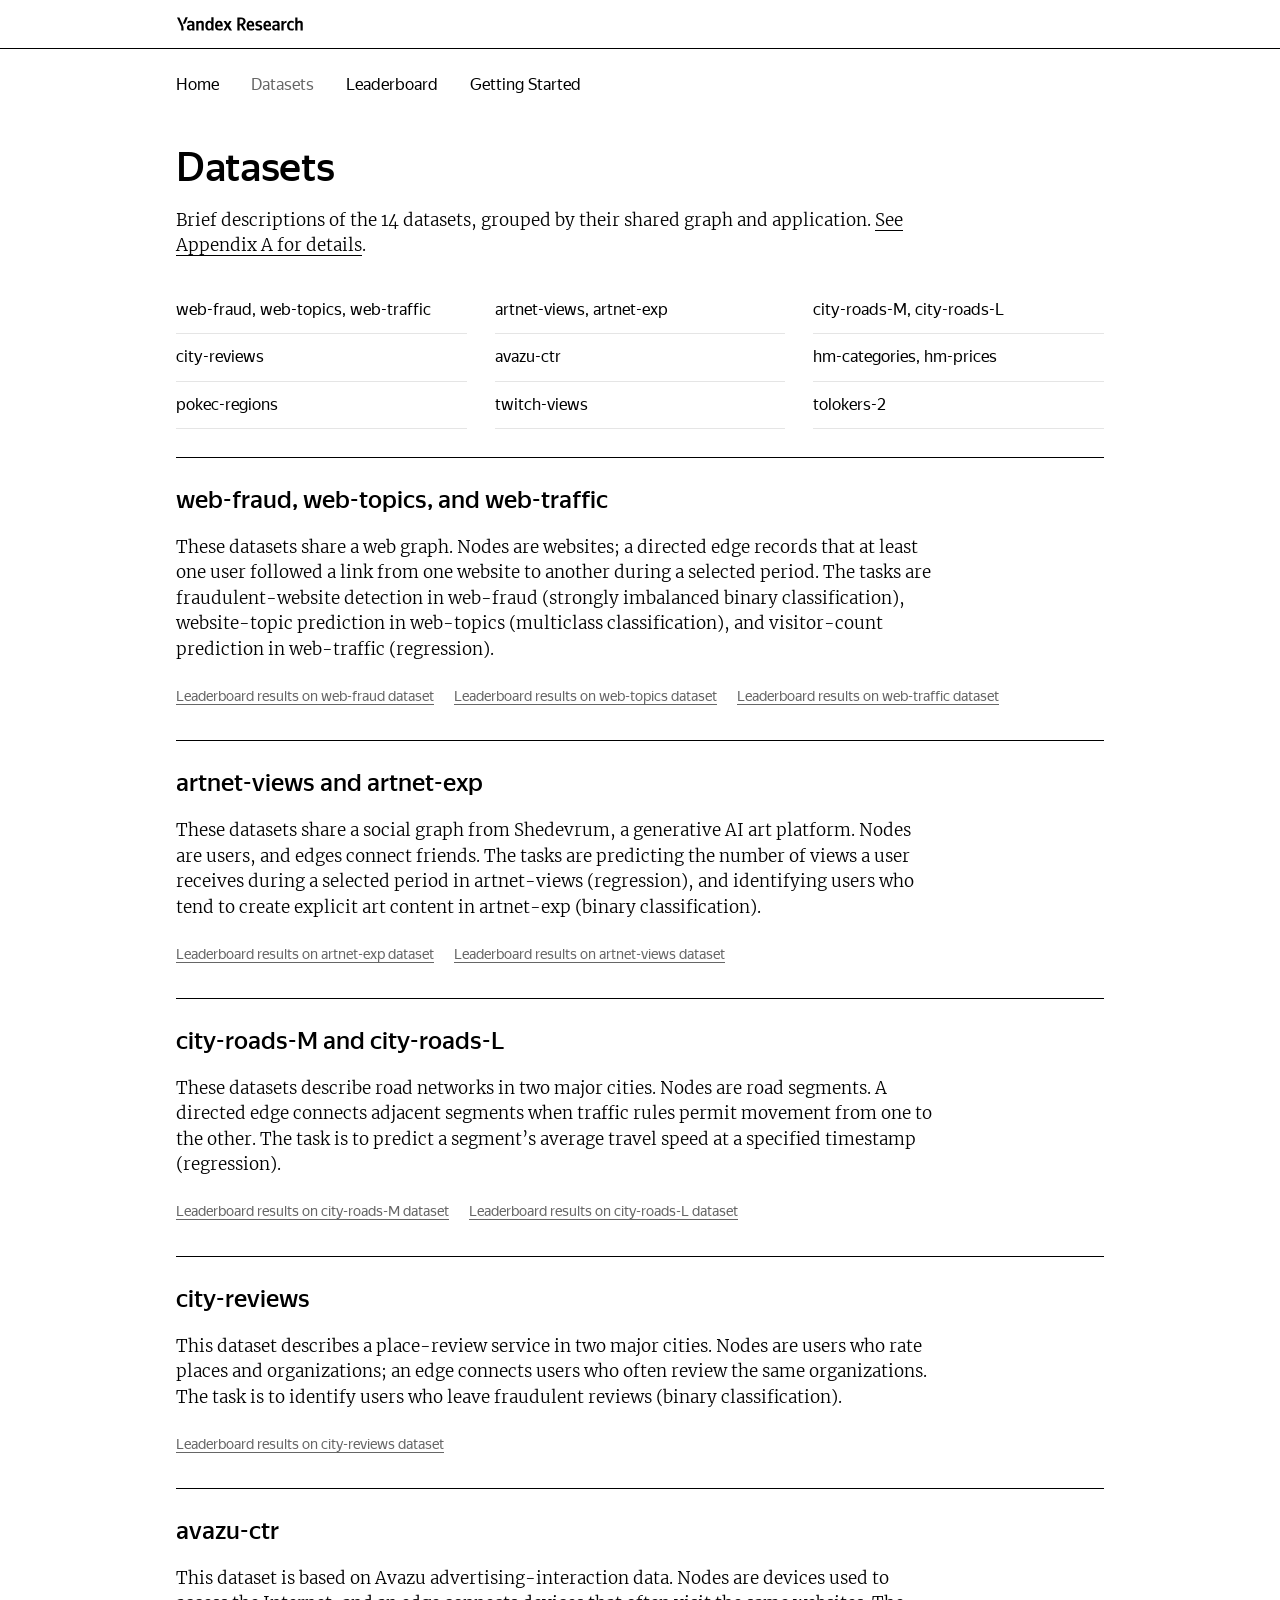
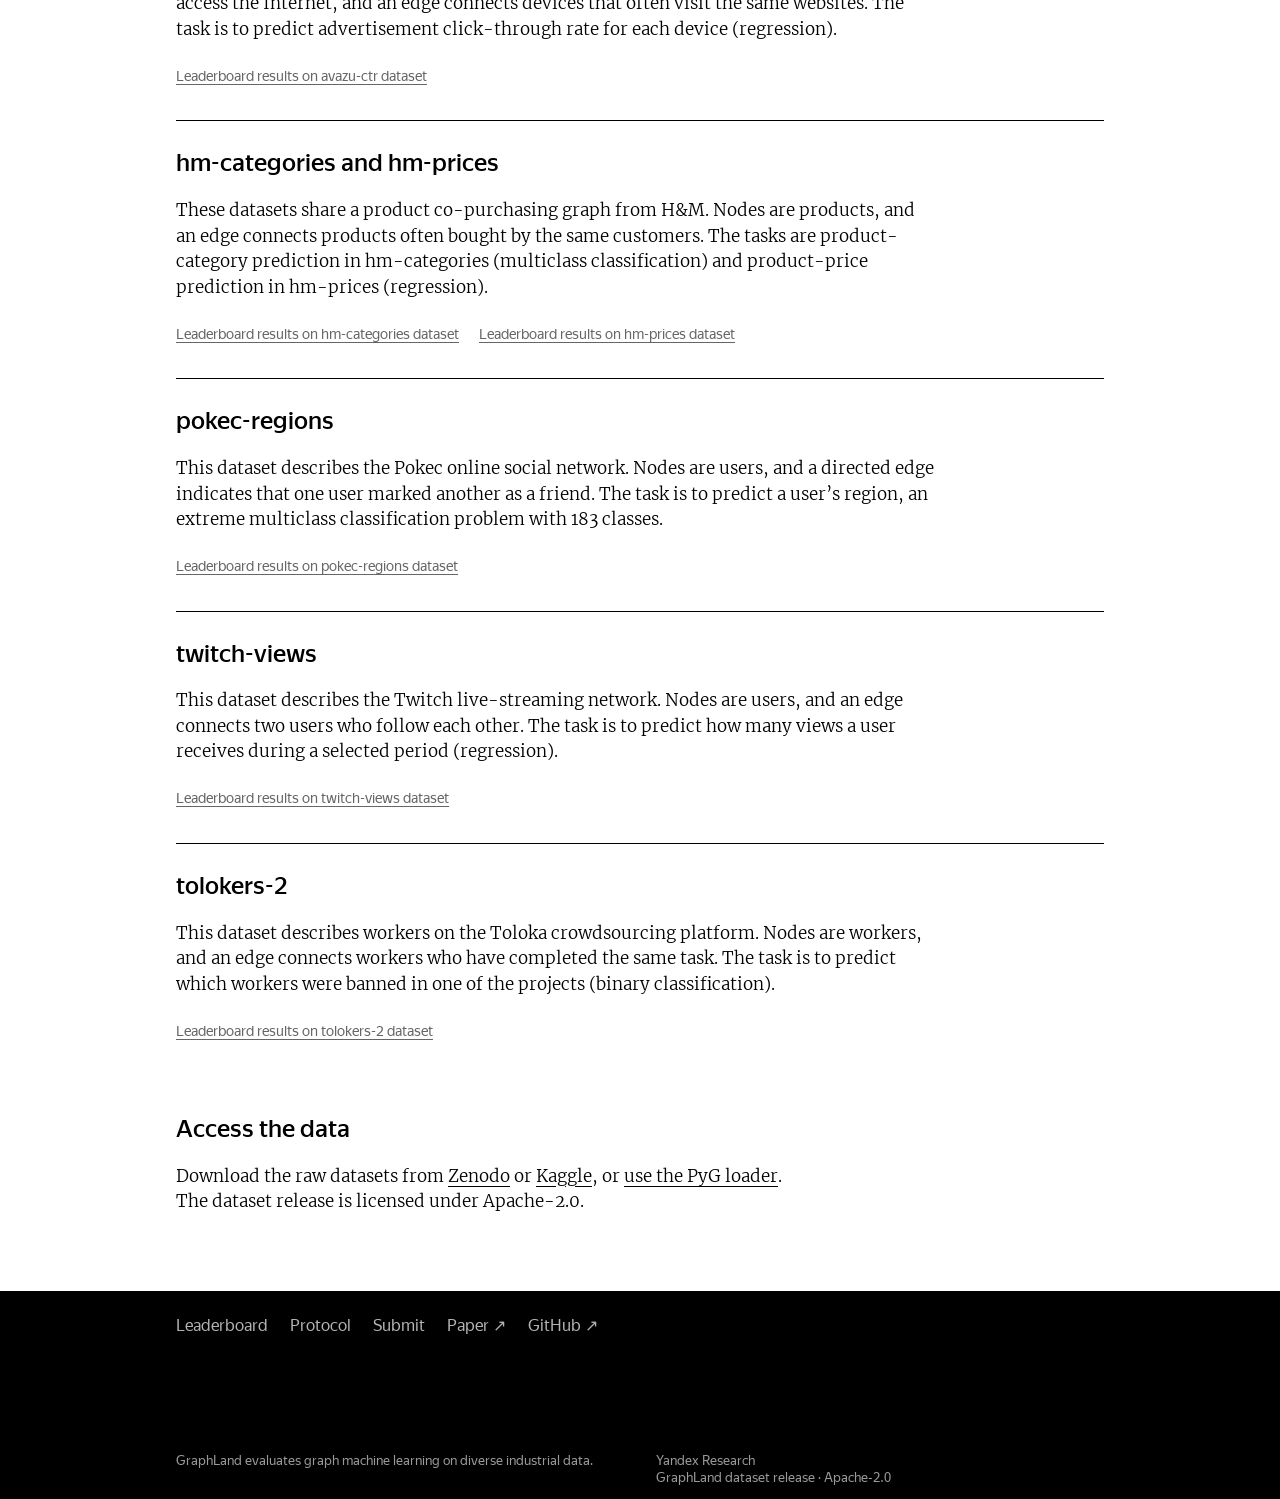
==== commit 23657b36: "Match city roads dataset names to the paper" ====
--- a/site/datasets.html
+++ b/site/datasets.html
@@ -28,14 +28,14 @@
   </header><nav class="project-navigation shell" aria-label="GraphLand sections"><a href="index.html">Home</a><a href="datasets.html" aria-current="page">Datasets</a><a href="leaderboard.html">Leaderboard</a><a href="getting-started.html">Getting Started</a></nav><main id="main-content" class="project-page" tabindex="-1"><section class="shell page-intro"><h1>Datasets</h1><p class="page-lead">Brief descriptions of the 14 datasets, grouped by their shared graph and application. <a class="text-link" href="https://arxiv.org/html/2409.14500v5#A1.SS1" target="_blank" rel="noopener noreferrer">See Appendix A for details</a>.</p></section><section class="shell article-copy"><nav class="dataset-index" aria-label="Dataset groups">
   <a href="#web">web-fraud, web-topics, web-traffic</a>
   <a href="#artnet">artnet-views, artnet-exp</a>
-  <a href="#city-roads">city-roads-m, city-roads-l</a>
+  <a href="#city-roads">city-roads-M, city-roads-L</a>
   <a href="#city-reviews">city-reviews</a>
   <a href="#avazu-ctr">avazu-ctr</a>
   <a href="#hm">hm-categories, hm-prices</a>
   <a href="#pokec-regions">pokec-regions</a>
   <a href="#twitch-views">twitch-views</a>
   <a href="#tolokers-2">tolokers-2</a>
-</nav></section><section class="shell dataset-descriptions"><article class="dataset-description" id="web"><span class="dataset-anchor" id="web-fraud"></span><span class="dataset-anchor" id="web-topics"></span><span class="dataset-anchor" id="web-traffic"></span><h2>web-fraud, web-topics, and web-traffic</h2><p>These datasets share a web graph. Nodes are websites; a directed edge records that at least one user followed a link from one website to another during a selected period. The tasks are fraudulent-website detection in web-fraud (strongly imbalanced binary classification), website-topic prediction in web-topics (multiclass classification), and visitor-count prediction in web-traffic (regression).</p><p class="dataset-tags"><a href="leaderboard.html?task=binary_node_classification&amp;sort=web-fraud&amp;order=desc#leaderboard">Leaderboard results on web-fraud dataset</a><a href="leaderboard.html?task=multiclass_node_classification&amp;sort=web-topics&amp;order=desc#leaderboard">Leaderboard results on web-topics dataset</a><a href="leaderboard.html?task=node_regression&amp;sort=web-traffic&amp;order=desc#leaderboard">Leaderboard results on web-traffic dataset</a></p></article><article class="dataset-description" id="artnet"><span class="dataset-anchor" id="artnet-views"></span><span class="dataset-anchor" id="artnet-exp"></span><h2>artnet-views and artnet-exp</h2><p>These datasets share a social graph from Shedevrum, a generative AI art platform. Nodes are users, and edges connect friends. The tasks are predicting the number of views a user receives during a selected period in artnet-views (regression), and identifying users who tend to create explicit art content in artnet-exp (binary classification).</p><p class="dataset-tags"><a href="leaderboard.html?task=binary_node_classification&amp;sort=artnet-exp&amp;order=desc#leaderboard">Leaderboard results on artnet-exp dataset</a><a href="leaderboard.html?task=node_regression&amp;sort=artnet-views&amp;order=desc#leaderboard">Leaderboard results on artnet-views dataset</a></p></article><article class="dataset-description" id="city-roads"><span class="dataset-anchor" id="city-roads-M"></span><span class="dataset-anchor" id="city-roads-L"></span><h2>city-roads-M and city-roads-L</h2><p>These datasets describe road networks in two major cities. Nodes are road segments. A directed edge connects adjacent segments when traffic rules permit movement from one to the other. The task is to predict a segment’s average travel speed at a specified timestamp (regression).</p><p class="dataset-tags"><a href="leaderboard.html?task=node_regression&amp;sort=city-roads-M&amp;order=desc#leaderboard">Leaderboard results on city-roads-M dataset</a><a href="leaderboard.html?task=node_regression&amp;sort=city-roads-L&amp;order=desc#leaderboard">Leaderboard results on city-roads-L dataset</a></p></article><article class="dataset-description" id="city-reviews"><h2>city-reviews</h2><p>This dataset describes a place-review service in two major cities. Nodes are users who rate places and organizations; an edge connects users who often review the same organizations. The task is to identify users who leave fraudulent reviews (binary classification).</p><p class="dataset-tags"><a href="leaderboard.html?task=binary_node_classification&amp;sort=city-reviews&amp;order=desc#leaderboard">Leaderboard results on city-reviews dataset</a></p></article><article class="dataset-description" id="avazu-ctr"><h2>avazu-ctr</h2><p>This dataset is based on Avazu advertising-interaction data. Nodes are devices used to access the Internet, and an edge connects devices that often visit the same websites. The task is to predict advertisement click-through rate for each device (regression).</p><p class="dataset-tags"><a href="leaderboard.html?task=node_regression&amp;sort=avazu-ctr&amp;order=desc#leaderboard">Leaderboard results on avazu-ctr dataset</a></p></article><article class="dataset-description" id="hm"><span class="dataset-anchor" id="hm-categories"></span><span class="dataset-anchor" id="hm-prices"></span><h2>hm-categories and hm-prices</h2><p>These datasets share a product co-purchasing graph from H&amp;M. Nodes are products, and an edge connects products often bought by the same customers. The tasks are product-category prediction in hm-categories (multiclass classification) and product-price prediction in hm-prices (regression).</p><p class="dataset-tags"><a href="leaderboard.html?task=multiclass_node_classification&amp;sort=hm-categories&amp;order=desc#leaderboard">Leaderboard results on hm-categories dataset</a><a href="leaderboard.html?task=node_regression&amp;sort=hm-prices&amp;order=desc#leaderboard">Leaderboard results on hm-prices dataset</a></p></article><article class="dataset-description" id="pokec-regions"><h2>pokec-regions</h2><p>This dataset describes the Pokec online social network. Nodes are users, and a directed edge indicates that one user marked another as a friend. The task is to predict a user’s region, an extreme multiclass classification problem with 183 classes.</p><p class="dataset-tags"><a href="leaderboard.html?task=multiclass_node_classification&amp;sort=pokec-regions&amp;order=desc#leaderboard">Leaderboard results on pokec-regions dataset</a></p></article><article class="dataset-description" id="twitch-views"><h2>twitch-views</h2><p>This dataset describes the Twitch live-streaming network. Nodes are users, and an edge connects two users who follow each other. The task is to predict how many views a user receives during a selected period (regression).</p><p class="dataset-tags"><a href="leaderboard.html?task=node_regression&amp;sort=twitch-views&amp;order=desc#leaderboard">Leaderboard results on twitch-views dataset</a></p></article><article class="dataset-description" id="tolokers-2"><h2>tolokers-2</h2><p>This dataset describes workers on the Toloka crowdsourcing platform. Nodes are workers, and an edge connects workers who have completed the same task. The task is to predict which workers were banned in one of the projects (binary classification).</p><p class="dataset-tags"><a href="leaderboard.html?task=binary_node_classification&amp;sort=tolokers-2&amp;order=desc#leaderboard">Leaderboard results on tolokers-2 dataset</a></p></article></section><section class="shell page-section" id="data-access"><h2>Access the data</h2><p class="section-description">Download the raw datasets from <a class="text-link" href="https://zenodo.org/records/16895532" target="_blank" rel="noopener noreferrer">Zenodo</a> or <a class="text-link" href="https://www.kaggle.com/datasets/bazhenovgleb/graphland" target="_blank" rel="noopener noreferrer">Kaggle</a>, or <a class="text-link" href="getting-started.html">use the PyG&nbsp;loader</a>.<br>The dataset release is licensed under Apache-2.0.</p></section></main><footer class="site-footer">
+</nav></section><section class="shell dataset-descriptions"><article class="dataset-description" id="web"><span class="dataset-anchor" id="web-fraud"></span><span class="dataset-anchor" id="web-topics"></span><span class="dataset-anchor" id="web-traffic"></span><h2>web-fraud, web-topics, and web-traffic</h2><p>These datasets share a web graph. Nodes are websites; a directed edge records that at least one user followed a link from one website to another during a selected period. The tasks are fraudulent-website detection in web-fraud (strongly imbalanced binary classification), website-topic prediction in web-topics (multiclass classification), and visitor-count prediction in web-traffic (regression).</p><p class="dataset-tags"><a href="leaderboard.html?task=binary_node_classification&amp;sort=web-fraud&amp;order=desc#leaderboard">Leaderboard results on web-fraud dataset</a><a href="leaderboard.html?task=multiclass_node_classification&amp;sort=web-topics&amp;order=desc#leaderboard">Leaderboard results on web-topics dataset</a><a href="leaderboard.html?task=node_regression&amp;sort=web-traffic&amp;order=desc#leaderboard">Leaderboard results on web-traffic dataset</a></p></article><article class="dataset-description" id="artnet"><span class="dataset-anchor" id="artnet-views"></span><span class="dataset-anchor" id="artnet-exp"></span><h2>artnet-views and artnet-exp</h2><p>These datasets share a social graph from Shedevrum, a generative AI art platform. Nodes are users, and edges connect friends. The tasks are predicting the number of views a user receives during a selected period in artnet-views (regression), and identifying users who tend to create explicit art content in artnet-exp (binary classification).</p><p class="dataset-tags"><a href="leaderboard.html?task=binary_node_classification&amp;sort=artnet-exp&amp;order=desc#leaderboard">Leaderboard results on artnet-exp dataset</a><a href="leaderboard.html?task=node_regression&amp;sort=artnet-views&amp;order=desc#leaderboard">Leaderboard results on artnet-views dataset</a></p></article><article class="dataset-description" id="city-roads"><span class="dataset-anchor" id="city-roads-M"></span><span class="dataset-anchor" id="city-roads-L"></span><h2>city-roads-M and city-roads-L</h2><p>These datasets describe road networks in two major cities. Nodes are road segments. A directed edge connects adjacent segments when traffic rules permit movement from one to the other. The task is to predict a segment’s average travel speed at a specified timestamp (regression).</p><p class="dataset-tags"><a href="leaderboard.html?task=node_regression&amp;sort=city-roads-M&amp;order=desc#leaderboard">Leaderboard results on city-roads-M dataset</a><a href="leaderboard.html?task=node_regression&amp;sort=city-roads-L&amp;order=desc#leaderboard">Leaderboard results on city-roads-L dataset</a></p></article><article class="dataset-description" id="city-reviews"><h2>city-reviews</h2><p>This dataset describes a place-review service in two major cities. Nodes are users who rate places and organizations; an edge connects users who often review the same organizations. The task is to identify users who leave fraudulent reviews (binary classification).</p><p class="dataset-tags"><a href="leaderboard.html?task=binary_node_classification&amp;sort=city-reviews&amp;order=desc#leaderboard">Leaderboard results on city-reviews dataset</a></p></article><article class="dataset-description" id="avazu-ctr"><h2>avazu-ctr</h2><p>This dataset is based on Avazu advertising-interaction data. Nodes are devices used to access the Internet, and an edge connects devices that often visit the same websites. The task is to predict advertisement click-through rate for each device (regression).</p><p class="dataset-tags"><a href="leaderboard.html?task=node_regression&amp;sort=avazu-ctr&amp;order=desc#leaderboard">Leaderboard results on avazu-ctr dataset</a></p></article><article class="dataset-description" id="hm"><span class="dataset-anchor" id="hm-categories"></span><span class="dataset-anchor" id="hm-prices"></span><h2>hm-categories and hm-prices</h2><p>These datasets share a product co-purchasing graph from H&amp;M. Nodes are products, and an edge connects products often bought by the same customers. The tasks are product-category prediction in hm-categories (multiclass classification) and product-price prediction in hm-prices (regression).</p><p class="dataset-tags"><a href="leaderboard.html?task=multiclass_node_classification&amp;sort=hm-categories&amp;order=desc#leaderboard">Leaderboard results on hm-categories dataset</a><a href="leaderboard.html?task=node_regression&amp;sort=hm-prices&amp;order=desc#leaderboard">Leaderboard results on hm-prices dataset</a></p></article><article class="dataset-description" id="pokec-regions"><h2>pokec-regions</h2><p>This dataset describes the Pokec online social network. Nodes are users, and a directed edge indicates that one user marked another as a friend. The task is to predict a user’s region, an extreme multiclass classification problem with 183 classes.</p><p class="dataset-tags"><a href="leaderboard.html?task=multiclass_node_classification&amp;sort=pokec-regions&amp;order=desc#leaderboard">Leaderboard results on pokec-regions dataset</a></p></article><article class="dataset-description" id="twitch-views"><h2>twitch-views</h2><p>This dataset describes the Twitch live-streaming network. Nodes are users, and an edge connects two users who follow each other. The task is to predict how many views a user receives during a selected period (regression).</p><p class="dataset-tags"><a href="leaderboard.html?task=node_regression&amp;sort=twitch-views&amp;order=desc#leaderboard">Leaderboard results on twitch-views dataset</a></p></article><article class="dataset-description" id="tolokers-2"><h2>tolokers-2</h2><p>This dataset describes workers on the Toloka crowdsourcing platform. Nodes are workers, and an edge connects workers who have completed the same task. The task is to predict which workers were banned in one of the projects (binary classification).</p><p class="dataset-tags"><a href="leaderboard.html?task=binary_node_classification&amp;sort=tolokers-2&amp;order=desc#leaderboard">Leaderboard results on tolokers-2 dataset</a></p></article></section><section class="shell page-section" id="data-access"><h2>Access the data</h2><p class="section-description">Download the raw datasets from <a class="text-link" href="https://zenodo.org/records/16895532" target="_blank" rel="noopener noreferrer">Zenodo</a> or <a class="text-link" href="https://www.kaggle.com/datasets/bazhenovgleb/graphland" target="_blank" rel="noopener noreferrer">Kaggle</a>, or <a class="text-link" href="getting-started.html">use the PyG&nbsp;loader</a>.<br>The dataset release is licensed under <span class="dataset-license">Apache-2.0</span>.</p></section></main><footer class="site-footer">
     <div class="shell footer-inner">
       <nav class="footer-links" aria-label="GraphLand footer">
         <a href="leaderboard.html#leaderboard">Leaderboard</a>
--- a/site/assets/styles.css
+++ b/site/assets/styles.css
@@ -257,25 +257,6 @@
   background: var(--yellow-hover);
 }
 
-.review-note {
-  display: flex;
-  align-items: flex-start;
-  max-width: 660px;
-  gap: 10px;
-  margin-top: 22px;
-  color: var(--gray-700);
-  font-size: 13px;
-}
-
-.review-dot {
-  flex: 0 0 auto;
-  width: 7px;
-  height: 7px;
-  margin-top: 6px;
-  border-radius: 50%;
-  background: var(--black);
-}
-
 .result-note h2 {
   font-size: 14px;
   font-weight: 500;
@@ -523,7 +504,7 @@
   overflow-wrap: anywhere;
 }
 
-.reset-filters {
+.text-button {
   flex: 0 0 auto;
   min-height: 44px;
   padding: 6px 0;
@@ -537,7 +518,7 @@
   cursor: pointer;
 }
 
-.reset-filters:hover {
+.text-button:hover {
   color: var(--gray-700);
 }
 
@@ -549,19 +530,10 @@
   text-align: right;
 }
 
-.table-meta {
-  display: flex;
-  align-items: center;
-  justify-content: space-between;
-  gap: 24px;
-  min-height: 46px;
-  padding: 12px 0;
+.result-status {
+  margin-bottom: 12px;
   color: var(--gray-700);
   font-size: 13px;
-}
-
-.metric-note {
-  text-align: right;
 }
 
 .table-scroll {
@@ -886,14 +858,6 @@
   margin-top: 16px;
 }
 
-.protocol-file {
-  margin-top: auto;
-  padding-top: 20px;
-  color: var(--gray-500);
-  font-family: ui-monospace, SFMono-Regular, Menlo, Consolas, monospace;
-  font-size: 11px;
-}
-
 .protocol-callout {
   margin-top: 28px;
   padding-top: 24px;
@@ -928,7 +892,7 @@
 }
 
 .public-warning {
-  max-width: var(--reading-width);
+  margin-top: 20px;
 }
 
 .site-footer {
@@ -1023,16 +987,6 @@
 
 .error-actions .text-link {
   margin-top: 0;
-}
-
-.build-info {
-  margin-top: 20px;
-  color: var(--gray-700);
-  font-size: 13px;
-}
-
-.build-info a {
-  text-decoration: underline;
 }
 
 .result-details-heading {
@@ -1302,7 +1256,8 @@
 
   .tabs-secondary {
     display: grid;
-    grid-template-columns: repeat(2, minmax(0, 1fr));
+    /* Use one column when enlarged labels need more room. */
+    grid-template-columns: repeat(auto-fit, minmax(min(100%, max(8em, calc((100% - 16px) / 2))), 1fr));
     column-gap: 16px;
     justify-items: start;
   }
@@ -1388,16 +1343,6 @@
   .tabs-primary button {
     min-width: 0;
     padding-inline: 0;
-  }
-
-  .table-meta {
-    align-items: flex-start;
-    flex-direction: column;
-    gap: 2px;
-  }
-
-  .metric-note {
-    text-align: left;
   }
 
   #leaderboard-table {
@@ -1604,7 +1549,7 @@
 }
 .article-copy > p, .section-description { margin-bottom: 20px; }
 .page-actions { display: flex; flex-wrap: wrap; gap: 14px; margin-block: 28px 0; }
-.page-intro .review-note { margin-top: 16px; max-width: var(--reading-width); }
+.page-intro .review-note { margin: 16px 0 0; }
 .project-page .leaderboard-section { padding-block: 24px 0; }
 .page-section { margin-top: var(--section-spacing); }
 .page-section > h2,
@@ -1622,6 +1567,7 @@
 .project-resources li { padding-block: 18px; border-bottom: 1px solid var(--gray-200); }
 .project-resources .text-link { margin-top: 0; font-size: var(--resource-size); font-weight: 400; }
 .text-link:hover { color: var(--gray-700); }
+#catalog-scroll-hint { margin: 0 0 8px; text-align: start; }
 .catalog-scroll { max-width: 100%; overflow-x: auto; border-top: 1px solid var(--black); border-bottom: 1px solid var(--gray-200); scrollbar-color: var(--gray-300) transparent; }
 .dataset-catalog { min-width: 1000px; }
 .dataset-catalog th, .dataset-catalog td { text-align: left; }
@@ -1638,11 +1584,15 @@
 .dataset-tags { display: flex; flex-wrap: wrap; gap: 12px 20px; margin-top: 18px; }
 .dataset-tags a { display: inline-flex; align-items: center; min-height: 32px; font-size: 14px; color: var(--gray-700); text-decoration: underline; text-underline-offset: 3px; }
 .dataset-tags a:hover { color: var(--black); }
+.dataset-license { white-space: nowrap; }
 .code-block { max-width: var(--code-width); margin: 20px 0; padding: 24px; overflow-x: auto; border: 1px solid var(--gray-200); border-radius: 0; background: var(--gray-100); font-size: 14px; line-height: 1.7; tab-size: 4; }
 .code-block code { font-family: ui-monospace, SFMono-Regular, Menlo, Consolas, monospace; font-size: inherit; }
 .code-example { max-width: var(--code-width); margin: 20px 0; border: 1px solid var(--gray-200); background: var(--gray-100); }
 .code-example .code-block { margin: 0; border: 0; padding-top: 8px; }
 .code-toolbar { display: flex; align-items: center; justify-content: flex-end; gap: 16px; padding: 4px 24px 0; }
+@media screen {
+  .code-scroll-hint:not([hidden]) + :is(.code-example, .code-block) { margin-top: 8px; }
+}
 .copy-code { flex: 0 0 auto; min-height: 44px; border: 0; padding: 8px 0; background: transparent; color: var(--black); font-size: 13px; text-decoration: underline; text-underline-offset: 3px; cursor: pointer; }
 .copy-code:hover { color: var(--gray-700); }
 .copy-code[aria-disabled="true"] { color: var(--gray-700); cursor: wait; }
@@ -1656,6 +1606,7 @@
 .guide-notes li { margin-bottom: 16px; }
 #citation > .section-description,
 #data-access > .section-description { max-width: var(--code-width); }
+[data-page="leaderboard"] .page-intro > :is(.page-lead, .review-note) { max-width: none; }
 @media (max-width: 1600px) {
   :root {
     --page-heading-size: 40px;
--- a/site/assets/print.css
+++ b/site/assets/print.css
@@ -13,8 +13,8 @@
   .shell { width: 100%; max-width: none; padding-inline: 0; }
   .site-header { position: static; height: auto; margin-bottom: 12pt; background: #fff; }
   .header-inner { height: auto; padding: 0 0 8pt; }
-  .skip-link, .project-navigation, .page-actions, .dataset-index, .code-toolbar,
-  .table-scroll-hint, .filter-row, #reset-filters, .sort-indicator,
+  .skip-link, .project-navigation, .page-actions, .dataset-index, .code-toolbar, .code-scroll-hint,
+  .table-scroll-hint, .filter-row, #reset-filters, .sort-indicator, .result-status,
   .dialog-close { display: none !important; }
   .project-page { padding-bottom: 0; }
   .page-intro { padding: 0 0 10pt; }
@@ -39,7 +39,6 @@
   .tabs button[aria-selected="true"] { padding: 0; min-height: 0; border: 0; white-space: normal; color: #000; }
   .task-control, .catalog-scroll, .table-scroll { overflow: visible; max-height: none; border: 0; }
   .control-block, .task-control { padding-top: 0; margin-top: 8pt; }
-  .table-meta { display: block; margin-block: 10pt; }
   .filter-feedback { margin-top: 6pt; }
   .data-table, .data-table tbody, .data-table tr { display: block; }
   #leaderboard-table, .dataset-catalog { width: 100%; min-width: 0; }
@@ -69,6 +68,9 @@
   .code-block { max-width: none; margin-block: 8pt; padding: 8pt; overflow: visible; white-space: pre-wrap; overflow-wrap: anywhere; font-size: 9pt; line-height: 1.45; background: #fff; break-inside: avoid; }
   .code-example .code-block { padding: 8pt; }
   .code-block span { color: inherit; }
+  .training-example > .section-description { break-after: avoid; }
+  .training-example :is(.code-example, .code-block) { break-inside: auto; }
+  .training-example .code-block { line-height: 1.35; orphans: 5; widows: 5; }
   .site-footer { padding-block: 8pt 0; margin-top: 0; color: #000; background: #fff; border-top: 1px solid #000; break-inside: avoid; }
   .site-footer * { color: inherit; }
   .footer-links { display: flex; flex-direction: row; flex-wrap: wrap; gap: 4pt 12pt; }
